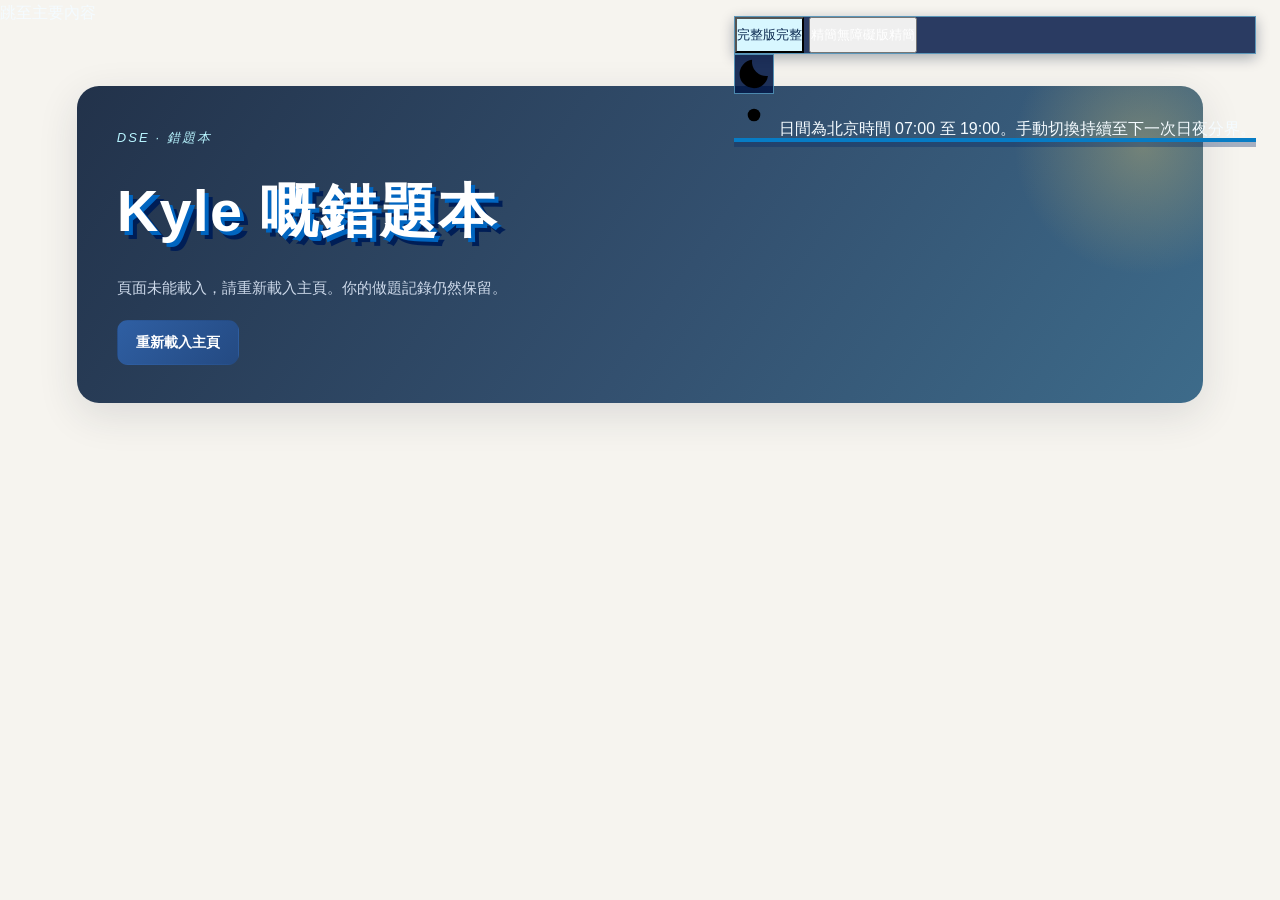
==== index.html @ c4332c6f "Keep mobile review start visible" ====
<!DOCTYPE html>
<html lang="zh-Hant">
<head>
<meta charset="UTF-8">
<meta name="viewport" content="width=device-width, initial-scale=1.0, viewport-fit=cover">
<script src="appearance.js?v=study-20261102"></script>
<title>Kyle 錯題本 · DSE 複習</title>
<meta name="description" content="Kyle 的 DSE 化學／生物／數學錯題本：按課題練習、自動批改、踩分點自檢、刷題記錄">
<link rel="icon" type="image/jpeg" href="images/avatar.jpg?v=practice-content-20261021">
<link rel="preconnect" href="https://snowy-cake-a0a7.3355718646.workers.dev" crossorigin>
<link rel="stylesheet" href="style.css?v=practice-content-20261021">
<link rel="stylesheet" href="library.css?v=study-20261102">
<link rel="stylesheet" href="appearance.css?v=frame-spacing-left-20261028">
<link rel="stylesheet" href="immersive.css?v=20261103-clean">
<link rel="stylesheet" href="immersive-pages.css?v=20261031">
<link rel="stylesheet" href="study-experience.css?v=study-20261103-layout2">
<link rel="stylesheet" href="night-harmony.css?v=20261103-overlay">
</head>
<body>
<a class="skip-link" id="skipLink" href="#app">跳至主要內容</a>
<div class="visual-world" id="visualWorld" aria-hidden="true">
  <div class="visual-character"></div>
  <div class="archive-backdrop" id="archiveBackdrop" aria-hidden="true" inert hidden></div>
  <div class="archive-tint"></div>
  <div class="archive-art"></div>
</div>
<header class="shell-header">
  <button id="railToggle" class="rail-toggle" type="button" aria-label="收起側欄" title="收起側欄" aria-expanded="true" aria-controls="rail">
    <svg viewBox="0 0 24 24" aria-hidden="true"><rect x="3" y="4" width="18" height="16" rx="3"/><path d="M9 4v16"/><path class="rail-toggle-arrow" d="m16 9-3 3 3 3"/></svg>
  </button>
  <div class="shell-heading" id="shellHeading">
    <div class="shell-title"><b>HOME</b><span>學習主頁</span></div>
    <span id="appearanceClock" class="appearance-clock"></span>
  </div>
  <div class="appearance-tools">
    <div class="version-switch" role="group" aria-label="介面版本">
      <button type="button" data-appearance-choice="full" aria-pressed="true" aria-label="完整版" title="完整版"><span class="appearance-label-long">完整版</span><span class="appearance-label-short" aria-hidden="true">完整</span></button>
      <button type="button" data-appearance-choice="simple" aria-pressed="false" aria-label="精簡無障礙版" title="精簡無障礙版"><span class="appearance-label-long">精簡無障礙版</span><span class="appearance-label-short" aria-hidden="true">精簡</span></button>
    </div>
    <button id="dayNightToggle" class="day-night-toggle" type="button" aria-label="切換日夜模式" aria-describedby="themeSchedule">
      <svg class="moon-icon" aria-hidden="true" viewBox="0 0 24 24"><path d="M20.8 13.2A9 9 0 0 1 10.8 3a9 9 0 1 0 10 10.2Z"/></svg>
      <svg class="sun-icon" aria-hidden="true" viewBox="0 0 24 24"><circle cx="12" cy="12" r="4"/><path d="M12 2v2m0 16v2M2 12h2m16 0h2M4.9 4.9l1.4 1.4m11.4 11.4 1.4 1.4M4.9 19.1l1.4-1.4M17.7 6.3l1.4-1.4"/></svg>
    </button>
    <span id="themeSchedule" class="sr-only">日間為北京時間 07:00 至 19:00。手動切換持續至下一次日夜分界。</span>
  </div>
</header>
<div class="sr-only" id="appearanceStatus" role="status" aria-live="polite"></div>

<!-- 桌面側邊欄 -->
<nav class="rail" id="rail" aria-label="主要導覽">
  <a class="rail-logo" href="#/" aria-label="Kyle 錯題本，返回主頁">
    <span class="rail-portrait" aria-hidden="true"></span>
  </a>
  <div class="rail-links">
   <div class="rail-menu">
    <a class="rail-item" href="#/" data-route="home"><span class="rail-word" aria-hidden="true">HOME</span><span class="rail-cn">主頁</span></a>
    <a class="rail-item" href="#/practice" data-route="practice"><span class="rail-word" aria-hidden="true">TOPICS</span><span class="rail-cn">練習</span></a>
    <a class="rail-item" href="#/library/books" data-route="library"><span class="rail-word" aria-hidden="true">ARCHIVE</span><span class="rail-cn">錯題歸納</span></a>
    <a class="rail-item" href="#/library/papers" data-route="papers"><span class="rail-word" aria-hidden="true">PAPERS</span><span class="rail-cn">批改卷</span></a>
    <a class="rail-item" href="#/records" data-route="records"><span class="rail-word" aria-hidden="true">RECORDS</span><span class="rail-cn">記錄</span></a>
   </div>
  </div>
  <p class="rail-caption">STUDY / REPEAT / REMEMBER<br>每次重溫，都再靠近一步。</p>
  <button class="rail-item rail-reset" id="railReset" type="button">
    <span>重設本輪進度</span>
  </button>
</nav>

<details class="compact-nav" id="compactNav"><summary aria-label="開啟導覽">☰ <span>MENU</span></summary><nav aria-label="頁面導覽"><a href="#/">主頁 HOME</a><a href="#/practice">練習 TOPICS</a><a href="#/library/books">錯題庫 ARCHIVE</a><a href="#/library/papers">批改卷 PAPERS</a><a href="#/records">記錄 RECORDS</a><button type="button" id="compactReset">重設本輪進度</button></nav></details>
<div class="content-scroll" id="contentScroll">
<main class="app" id="app" tabindex="-1">
  <section class="home"><div class="hero">
    <div class="hero-kicker">DSE · 錯題本</div>
    <h1 class="hero-title">Kyle 嘅錯題本</h1>
    <p class="hero-sub" id="startupStatus" role="status">正在載入題庫…</p>
    <a class="btn btn-primary" href="./">重新載入主頁</a>
  </div></section>
</main>
</div>

<!-- 手機底部標籤欄 -->
<nav class="tabbar" id="tabbar" aria-label="手機主要導覽">
  <a class="tab-item" href="#/" data-route="home">
    <span class="tab-ico"><span class="persona-icon persona-icon-home" aria-hidden="true"></span></span><span class="tab-label">主頁</span>
  </a>
  <a class="tab-item" href="#/practice" data-route="practice">
    <span class="tab-ico"><span class="persona-icon persona-icon-practice" aria-hidden="true"></span></span><span class="tab-label">練習</span>
  </a>
  <a class="tab-item" href="#/library/books" data-route="library">
    <span class="tab-ico"><span class="persona-icon persona-icon-library" aria-hidden="true"></span></span><span class="tab-label">錯題庫</span>
  </a>
  <a class="tab-item" href="#/library/papers" data-route="papers"><span class="tab-ico"><span class="persona-icon persona-icon-papers" aria-hidden="true"></span></span><span class="tab-label">批改卷</span></a>
  <a class="tab-item" href="#/records" data-route="records">
    <span class="tab-ico"><span class="persona-icon persona-icon-records" aria-hidden="true"></span></span><span class="tab-label">記錄</span>
  </a>
</nav>

<div class="toast" id="toast" role="status" aria-live="polite" hidden></div>

<script>document.getElementById("compactReset").addEventListener("click", function(){ document.getElementById("compactNav").open=false; document.getElementById("railReset").click(); }); document.querySelectorAll("#compactNav a").forEach(function(a){ a.addEventListener("click", function(){document.getElementById("compactNav").open=false;});});</script>
<script>window.QUIZ_SYNC_API="https://snowy-cake-a0a7.3355718646.workers.dev";</script>
<script>
window.addEventListener('error', function () {
  var status = document.getElementById('startupStatus');
  if (status) status.textContent = '頁面未能載入，請重新載入主頁。你的做題記錄仍然保留。';
});
</script>
<script>window.QUIZ_PRIVATE_BANK=true;</script>
<script>window.QUIZ_PASSWORD_AUTH=true;</script>
<script defer src="subject-config.js?v=account-subjects-20261023"></script>
<script defer src="study-experience.js?v=study-20261102"></script>
<script defer src="library.js?v=study-20261102"></script>
<script defer src="paper-reader.js?v=study-20261102"></script>
<script defer src="app.js?v=study-20261102"></script>
</body>
</html>
---- style.css ----
/* Kyle 錯題本 —— 桌面側欄 / 手機底欄，卡片式介面 */
:root{
  --ink:#1e2a3a; --ink2:#2c3e54; --paper:#f6f4ef; --card:#ffffff;
  --line:#e7e3da; --gray:#7b8494; --gold:#b8901f; --gold-line:#d8bd6a;
  --gold-soft:#faf4e2; --red:#c0392b; --red-bg:#fdeeee;
  --green:#1e7a46; --green-bg:#e9f6ee; --blue:#2f5fa3; --blue-bg:#eaf1fb;
  --shadow:0 6px 24px rgba(30,42,58,.07);
  --shadow-l:0 12px 40px rgba(30,42,58,.12);
}
*{box-sizing:border-box;margin:0;padding:0}
html{-webkit-text-size-adjust:100%}
body{font-family:"Segoe UI","Microsoft YaHei","PingFang HK","Noto Sans TC",sans-serif;
  background:var(--paper);color:var(--ink);line-height:1.6;
  padding-left:184px;padding-bottom:0}
a{text-decoration:none;color:inherit}
b{font-weight:700}
.c-green{color:var(--green)!important}
.c-red{color:var(--red)!important}

/* ============ 桌面側邊欄 ============ */
.rail{position:fixed;left:0;top:0;bottom:0;width:184px;background:var(--ink);
  color:#cfd8e6;display:flex;flex-direction:column;padding:22px 14px;z-index:50}
.rail-logo{display:flex;align-items:center;gap:10px;margin:4px 8px 26px}
.rail-logo-mark{width:40px;height:40px;border-radius:50%;flex:none;object-fit:cover;
  border:2px solid rgba(224,195,108,.75);box-shadow:0 2px 10px rgba(0,0,0,.3)}
.rail-logo-text{font-size:13.5px;font-weight:700;color:#fff;letter-spacing:.5px;line-height:1.35}
.rail-item{display:flex;align-items:center;gap:11px;padding:12px 14px;border-radius:11px;
  font-size:14.5px;color:#cfd8e6;cursor:pointer;border:0;background:none;width:100%;
  text-align:left;font-family:inherit;margin-bottom:4px;transition:background .15s,color .15s}
.rail-item:hover{background:rgba(255,255,255,.08);color:#fff}
.rail-item.active{background:linear-gradient(135deg,#e0c36c,#c6a23c);color:#241d07;font-weight:700}
.rail-ico{font-size:18px;width:22px;text-align:center}
.rail-spacer{flex:1}
.rail-reset{font-size:13px;color:#8a97ab}

/* ============ 手機底欄（預設隱藏） ============ */
.tabbar{display:none}

/* ============ 版面 ============ */
.app{max-width:1060px;margin:0 auto;padding:30px 34px 60px}

/* ---- 主頁 ---- */
.hero{background:linear-gradient(125deg,#22324a 0%,#33506f 55%,#3d6b8a 100%);
  border-radius:22px;padding:38px 40px;color:#fff;box-shadow:var(--shadow-l);
  position:relative;overflow:hidden}
.hero::after{content:"";position:absolute;right:-70px;top:-70px;width:260px;height:260px;
  border-radius:50%;background:radial-gradient(circle,rgba(224,195,108,.35),transparent 70%)}
.hero-kicker{font-size:12.5px;letter-spacing:3px;color:#d9e4f2;margin-bottom:10px}
.hero-title{font-size:34px;font-weight:800;letter-spacing:1px;margin-bottom:8px}
.hero-sub{font-size:15px;color:#cdd9ea;margin-bottom:20px}
.hero-stat{display:flex;gap:26px;flex-wrap:wrap;font-size:14px;color:#dfe7f2}
.hero-stat b{font-size:22px;color:#fff;margin-right:4px}
.hero-cycle{margin-top:18px;display:flex;align-items:center;gap:10px;flex-wrap:wrap;
  background:rgba(255,255,255,.1);border:1px solid rgba(224,195,108,.45);
  border-radius:13px;padding:11px 16px;font-size:13.5px;color:#e8e2cf;
  backdrop-filter:blur(4px)}
.hero-cycle .cycle-ico{font-size:17px;animation:spin 7s linear infinite}
.hero-cycle b{color:#f0d488;font-size:15px;font-variant-numeric:tabular-nums;letter-spacing:.5px}
.hero-cycle .cycle-note{color:#aebfd4;font-size:11.5px;opacity:.85}
@keyframes spin{to{transform:rotate(360deg)}}

.tile-grid{display:grid;grid-template-columns:repeat(3,1fr);gap:18px;margin:22px 0 30px}
.tile{display:flex;align-items:center;gap:15px;background:var(--card);border-radius:18px;
  padding:22px 20px;box-shadow:var(--shadow);border:1px solid var(--line);
  transition:transform .15s,box-shadow .15s;position:relative;overflow:hidden}
.tile:hover{transform:translateY(-3px);box-shadow:var(--shadow-l)}
.tile-ico{width:52px;height:52px;border-radius:14px;flex:none;display:flex;
  align-items:center;justify-content:center;font-size:26px}
.tile-blue .tile-ico{background:var(--blue-bg)}
.tile-gold .tile-ico{background:var(--gold-soft)}
.tile-green .tile-ico{background:var(--green-bg)}
.tile-title{font-size:17px;font-weight:800;margin-bottom:3px}
.tile-desc{font-size:12.5px;color:var(--gray);line-height:1.5}
.tile-arrow{position:absolute;right:16px;bottom:12px;color:#c4cbd6;font-size:15px}

.home-sec-h{display:flex;align-items:baseline;justify-content:space-between;margin:6px 2px 14px}
.home-sec-h h2{font-size:18px;font-weight:800}
.link{font-size:13px;color:var(--blue)}
.rec-grid{display:grid;grid-template-columns:repeat(3,1fr);gap:16px}
.rec-card{background:var(--card);border:1px solid var(--line);border-radius:16px;
  padding:17px 18px;box-shadow:var(--shadow);transition:transform .15s}
.rec-card:hover{transform:translateY(-2px)}
.rec-top{display:flex;justify-content:space-between;align-items:center;margin-bottom:8px}
.rec-subj{font-size:12px;color:var(--gray);font-weight:700}
.rec-due{font-size:11.5px;background:var(--red-bg);color:var(--red);padding:3px 9px;
  border-radius:20px;font-weight:700}
.rec-ok{font-size:11.5px;background:var(--green-bg);color:var(--green);padding:3px 9px;border-radius:20px}
.rec-name{font-size:14.5px;font-weight:800;margin-bottom:10px;line-height:1.45}
.rec-bar{height:7px;background:#eeeae1;border-radius:6px;overflow:hidden;margin-bottom:8px}
.rec-bar i{display:block;height:100%;border-radius:6px;
  background:linear-gradient(90deg,#e0c36c,#b8901f)}
.rec-meta{font-size:12px;color:var(--gray)}
.rec-meta b{color:var(--red)}

/* ---- 通用頁頭 ---- */
.page-head{display:flex;justify-content:space-between;align-items:flex-start;
  gap:16px;margin-bottom:20px}
.page-title{font-size:25px;font-weight:800;letter-spacing:.5px}
.page-sub{font-size:13.5px;color:var(--gray);margin-top:5px}
.record-tools{display:flex;gap:8px;flex-wrap:wrap}
.review-note{font-size:13px;color:var(--gray);margin:-5px 0 12px}
.btn{display:inline-block;border-radius:11px;padding:10px 18px;font-size:14px;
  font-weight:700;cursor:pointer;border:1px solid var(--line);background:var(--card);
  color:var(--ink);font-family:inherit;white-space:nowrap;transition:filter .15s}
.btn:hover{filter:brightness(.97)}
.btn-primary{background:linear-gradient(135deg,#2f5fa3,#244a82);color:#fff;border-color:transparent}
.btn-gold{background:linear-gradient(135deg,#e0c36c,#b8901f);color:#241d07;border-color:transparent}
.btn-ghost{background:transparent}
.btn-lg{padding:14px 26px;font-size:15.5px}
.btn-random{display:block;margin:22px auto 0}
.soon-banner{background:var(--gold-soft);border:1px solid var(--gold-line);border-radius:14px;
  padding:26px;text-align:center;font-size:16px;margin-bottom:18px}

/* ---- 隨機科目選擇 ---- */
.rand-grid{display:grid;grid-template-columns:repeat(3,1fr);gap:18px;max-width:760px}
.rand-card{display:flex;flex-direction:column;align-items:center;gap:8px;text-align:center;
  background:var(--card);border:1px solid var(--line);border-radius:18px;padding:34px 22px;
  box-shadow:var(--shadow);transition:transform .15s,box-shadow .15s}
.rand-card:hover{transform:translateY(-3px);box-shadow:var(--shadow-l)}
.rand-ico{width:66px;height:66px;border-radius:18px;background:var(--green-bg);
  display:flex;align-items:center;justify-content:center;font-size:32px}
.rand-name{font-size:19px;font-weight:800}
.rand-note{font-size:12.5px;color:var(--gray);line-height:1.5}
.rand-card.is-soon{opacity:.55;cursor:not-allowed}

/* ---- 科目 tab ---- */
.subj-tabs{display:flex;gap:10px;margin-bottom:20px;flex-wrap:wrap}
.rand-tabs{margin-top:-4px}
.subj-tab{padding:10px 20px;border-radius:12px;border:1px solid var(--line);
  background:var(--card);font-size:14.5px;font-weight:700;cursor:pointer;font-family:inherit}
.subj-tab small{font-size:10.5px;background:#eee;color:var(--gray);border-radius:6px;
  padding:1px 6px;margin-left:7px}
.subj-tab.on{background:var(--ink);color:#fff;border-color:var(--ink)}
.subj-tab.is-soon{opacity:.5;cursor:not-allowed}

/* ---- 課題卡片 ---- */
.topic-list{display:flex;flex-direction:column;gap:12px}
.topic-card{display:flex;align-items:center;gap:17px;background:var(--card);
  border:1px solid var(--line);border-radius:16px;padding:17px 20px;box-shadow:var(--shadow);
  transition:transform .13s,border-color .13s}
.topic-card:hover{transform:translateX(3px);border-color:var(--gold-line)}
.topic-card.is-clear{opacity:.66}
.topic-rank{width:38px;height:38px;border-radius:11px;flex:none;display:flex;
  align-items:center;justify-content:center;font-weight:800;font-size:16px;
  background:#ece7db;color:#8c8471}
.rank-1{background:#e0c36c;color:#2b2206}
.rank-2{background:#c9d3df;color:#2c3e54}
.rank-3{background:#d9b8a8;color:#5e3526}
.topic-main{flex:1;min-width:0}
.topic-name{font-size:15.5px;font-weight:800;margin-bottom:7px}
.topic-bar{height:6px;background:#eeeae1;border-radius:5px;overflow:hidden;margin-bottom:7px;max-width:430px}
.topic-bar i{display:block;height:100%;background:linear-gradient(90deg,#d98b7a,#c0392b)}
.topic-card.is-clear .topic-bar i{background:linear-gradient(90deg,#7fc49a,#1e7a46)}
.topic-meta{font-size:12.5px;color:var(--gray)}
.topic-meta b{color:var(--red)}
.topic-side{display:flex;flex-direction:column;align-items:flex-end;gap:8px;flex:none}
.topic-go{font-size:13px;font-weight:700;color:var(--blue)}
.pill{font-size:11.5px;padding:3px 10px;border-radius:20px;font-weight:700}
.pill-red{background:var(--red-bg);color:var(--red)}
.pill-green{background:var(--green-bg);color:var(--green)}

/* ---- 做題會話 ---- */
.head-actions{display:flex;align-items:center;gap:12px;flex-wrap:wrap;justify-content:flex-end}
.mc-toggle{display:inline-flex;align-items:center;gap:9px;cursor:pointer;user-select:none;
  background:var(--card);border:1px solid var(--line);border-radius:30px;padding:7px 15px 7px 9px;
  box-shadow:var(--shadow);font-size:13.5px;font-weight:700}
.mc-toggle small{display:block;font-size:10.5px;font-weight:400;color:var(--gray);line-height:1.3}
.mc-toggle input{display:none}
.mc-switch{width:38px;height:22px;border-radius:20px;background:#d7d3c9;position:relative;
  transition:background .2s;flex:none}
.mc-switch::after{content:"";position:absolute;top:2px;left:2px;width:18px;height:18px;border-radius:50%;
  background:#fff;box-shadow:0 1px 3px rgba(0,0,0,.25);transition:transform .2s}
.mc-toggle input:checked + .mc-switch{background:linear-gradient(135deg,#e0c36c,#b8901f)}
.mc-toggle input:checked + .mc-switch::after{transform:translateX(16px)}
.mc-toggle input:disabled + .mc-switch{opacity:.4;cursor:not-allowed}
.mc-only-note{background:var(--gold-soft);border:1px solid var(--gold-line);color:#7d5f12;
  border-radius:12px;padding:10px 15px;font-size:13.5px;font-weight:700;margin-bottom:14px}

.q-paper{display:flex;flex-direction:column;gap:16px}
.sq{background:var(--card);border:1px solid var(--line);border-radius:16px;
  padding:20px 22px;box-shadow:var(--shadow)}
/* 只做 MC：大題動畫收起 */
.sq[data-kind="sub"]{max-height:700px;overflow:hidden;
  transition:max-height .38s ease,opacity .3s,padding .38s,margin .38s,
    border-width .38s,transform .38s}
.session.mc-only .sq[data-kind="sub"]{
  max-height:0;opacity:0;transform:translateX(-16px);
  padding-top:0;padding-bottom:0;margin:0;border-width:0;pointer-events:none}
.session.mc-only .sq[data-kind="mc"]{border-color:var(--gold-line)}
.sq-head{display:flex;align-items:center;gap:10px;margin-bottom:13px;flex-wrap:wrap}
.sq-no{width:28px;height:28px;border-radius:9px;background:var(--ink);color:#fff;
  display:flex;align-items:center;justify-content:center;font-weight:800;font-size:14px;flex:none}
.sq-badge{font-size:12px;color:var(--gray)}
.sq-kind{margin-left:auto;font-size:11.5px;font-weight:700;padding:3px 10px;border-radius:20px}
.k-mc{background:var(--blue-bg);color:var(--blue)}
.k-sub{background:var(--gold-soft);color:#8a6d1e}
.q-stem{font-size:15.5px;line-height:1.75;margin-bottom:13px;
  padding-left:12px;border-left:3px solid var(--gold-line)}
.q-img{display:block;width:100%;border:1px solid var(--line);border-radius:10px;
  background:#fff;padding:10px 12px;margin-bottom:14px}
.opts{display:flex;gap:12px;flex-wrap:wrap}
.opt{width:62px;height:50px;border-radius:12px;border:2px solid var(--line);
  background:#fafaf7;font-size:18px;font-weight:800;cursor:pointer;color:var(--ink);
  font-family:inherit;transition:all .12s}
.opt:hover{border-color:var(--gold-line)}
.opt.picked{background:var(--ink);border-color:var(--ink);color:#fff;
  box-shadow:0 4px 12px rgba(30,42,58,.25)}
.opt.correct{background:var(--green);border-color:var(--green);color:#fff}
.opt.wrong{background:var(--red);border-color:var(--red);color:#fff}
.opt.faded{opacity:.4}
.ans-box{width:100%;border:1.5px solid var(--line);border-radius:12px;padding:12px 14px;
  font-size:14.5px;font-family:inherit;line-height:1.7;resize:vertical;background:#fdfdfb}
.ans-box:focus{outline:none;border-color:var(--blue);background:#fff}
.paper-lbl{display:inline-flex;align-items:center;gap:7px;margin-top:10px;font-size:13px;
  color:var(--gray);cursor:pointer}
.paper-lbl input{width:16px;height:16px;accent-color:var(--gold)}

.submit-bar{position:sticky;bottom:14px;z-index:20;text-align:center;margin:24px 0 8px}
.submit-bar .btn{box-shadow:var(--shadow-l)}

/* ---- 批改結果 ---- */
.rq{background:var(--card);border:1px solid var(--line);border-radius:16px;
  padding:18px 22px;margin-bottom:16px;box-shadow:var(--shadow)}
.rq-mc{border-left:4px solid var(--blue)}
.rq-sub{border-left:4px solid var(--gold-line)}
.judge{font-weight:800;font-size:15px;padding:10px 14px;border-radius:10px;margin-bottom:12px}
.judge.j-ok{background:var(--green-bg);color:var(--green)}
.judge.j-bad{background:var(--red-bg);color:var(--red)}
.ans-block{border-radius:11px;padding:11px 14px;margin-top:10px;font-size:14px;line-height:1.7}
.ans-title{font-weight:800;font-size:13px;margin-bottom:4px}
.ans-body{color:var(--ink2)}
.ans-mine{background:var(--blue-bg);border:1px solid #d4e0ee}
.ans-mine .ans-title{color:var(--blue)}
.ans-deduct{background:var(--red-bg);border:1px solid #f3c7c2}
.ans-deduct .ans-title{color:var(--red)}
.ans-correct{background:var(--green-bg);border:1px solid #bfe3cd}
.ans-correct .ans-title{color:var(--green)}
.ans-points{background:var(--gold-soft);border:1px solid var(--gold-line)}
.ans-points .ans-title{color:#8a6d1e}
.bad-seg{background:#ffd9d5;border-radius:4px;padding:0 3px}
.ans-type{background:#f2f3f5;border:1px solid #dcdfe4}
.ans-type .ans-title{color:#4b5563}
mark.kw-hit{background:#ffe58a;border-radius:3px;padding:0 2px;font-weight:700}
.chk-text b.kw{color:#926c00;font-weight:700}

.chk-form{margin-top:12px;border:1.5px dashed var(--gold-line);border-radius:12px;
  padding:13px 15px;background:var(--gold-soft)}
.chk-form-h{font-size:13.5px;font-weight:800;color:#7d5f12;margin-bottom:9px}
.chk-line{display:flex;gap:10px;align-items:flex-start;padding:7px 6px;cursor:pointer;
  font-size:14.3px;line-height:1.6;border-radius:8px}
.chk-line:hover{background:rgba(255,255,255,.55)}
.chk-line input{margin-top:4px;width:17px;height:17px;flex:none;accent-color:var(--gold)}
.chk-line:has(input:checked) .chk-text{color:#7a8574;text-decoration:line-through;
  text-decoration-color:rgba(120,100,40,.4)}
.chk-line:has(input:checked) .chk-text b.kw{color:#5a7d4a}
.chk-line.is-warn .chk-text{color:#9a6a5f;font-size:13.6px}
.chk-warn{color:var(--red);font-weight:800}

.rp-head{background:var(--card);border:1px solid var(--line);border-radius:16px;
  padding:18px 22px;margin-bottom:16px;box-shadow:var(--shadow);position:sticky;top:14px;z-index:15}
.rp-head h2{font-size:16.5px;margin-bottom:8px}
.rp-score{font-size:14.5px;color:var(--gray)}
.rp-score b{color:var(--ink);font-size:17px}
.rp-actions{display:flex;gap:12px;justify-content:center;margin:22px 0 6px;flex-wrap:wrap}
.saved-card{background:var(--card);border:1px solid var(--line);border-radius:20px;
  padding:40px 30px;text-align:center;box-shadow:var(--shadow-l);max-width:520px;margin:0 auto}
.saved-emoji{font-size:52px;margin-bottom:10px}
.saved-card h2{font-size:21px;margin-bottom:12px}
.saved-score{font-size:30px;font-weight:800;color:var(--green)}
.saved-sub{color:var(--gray);font-size:14px;margin:6px 0 22px}

/* ---- 記錄頁 ---- */
.stat-cards{display:grid;grid-template-columns:repeat(3,1fr);gap:14px;margin-bottom:22px}
.stat-card{background:var(--card);border:1px solid var(--line);border-radius:15px;
  padding:17px 19px;display:flex;align-items:center;gap:14px;box-shadow:var(--shadow)}
.stat-ico{width:44px;height:44px;border-radius:12px;background:var(--blue-bg);
  display:flex;align-items:center;justify-content:center;font-size:22px;flex:none}
.stat-val{font-size:22px;font-weight:800;line-height:1.2}
.stat-lbl{font-size:12.5px;color:var(--gray)}
.panel{background:var(--card);border:1px solid var(--line);border-radius:16px;
  padding:20px 22px;margin-bottom:20px;box-shadow:var(--shadow)}
.panel-h{font-size:16px;font-weight:800;margin-bottom:14px}
.panel-h-row{display:flex;justify-content:space-between;align-items:center;
  flex-wrap:wrap;gap:10px;margin-bottom:14px}
.panel-h-row .panel-h{margin-bottom:0}
.filter-seg{display:flex;background:#f0ede5;border-radius:10px;padding:3px}
.seg{border:0;background:transparent;padding:6px 15px;border-radius:8px;font-size:13px;
  font-weight:700;cursor:pointer;color:var(--gray);font-family:inherit}
.seg.on{background:#fff;color:var(--ink);box-shadow:0 1px 4px rgba(0,0,0,.1)}

/* 熱力圖（GitHub 式月份軸＋星期軸） */
.heat-wrap{overflow-x:auto;padding-bottom:4px}
.heat-months{position:relative;height:18px;margin-bottom:5px;margin-left:34px}
.hm-label{position:absolute;top:0;font-size:11px;color:var(--gray);white-space:nowrap}
.heat-body{display:flex;gap:6px;margin-left:2px}
.heat-dow{display:flex;flex-direction:column;gap:3px}
.hdow{height:13px;width:26px;font-size:10px;color:var(--gray);line-height:13px}
.hdow-empty{visibility:hidden}
.heat-cols{display:flex;gap:3px;min-width:min-content}
.heat-col{display:flex;flex-direction:column;gap:3px}
.cell{width:13px;height:13px;border-radius:3px;background:#ebe7dd;display:block;
  transition:transform .08s ease,outline-color .08s;outline:1px solid rgba(30,42,58,.04);
  outline-offset:-1px}
.cell[data-tip]:hover{transform:scale(1.35);outline-color:rgba(30,42,58,.35);
  border-radius:3px;position:relative;z-index:2}
.cell.lv1{background:#f3e2ae}
.cell.lv2{background:#e3c46e}
.cell.lv3{background:#cf9f35}
.cell.lv4{background:#8f6a12}
.cell.is-future{visibility:hidden}
.heat-legend{display:flex;align-items:center;gap:5px;font-size:11.5px;color:var(--gray);margin-top:10px}
.heat-legend .lv{width:12px;height:12px;border-radius:3px;display:inline-block}
.lv0{background:#ebe7dd}.lv1{background:#f3e2ae}.lv2{background:#e3c46e}
.lv3{background:#cf9f35}.lv4{background:#8f6a12}

/* 自訂 tooltip：即時跟手＋快速淡入（取代瀏覽器原生 title） */
.heat-tip{position:fixed;z-index:200;transform:translate(0,calc(-100% - 9px));
  background:#1e2a3a;color:#fff;font-size:11.5px;line-height:1.5;white-space:nowrap;
  padding:7px 11px;border-radius:7px;pointer-events:none;
  opacity:0;transition:opacity .1s ease,transform .1s ease;
  box-shadow:0 6px 18px rgba(20,30,45,.28)}
.heat-tip.show{opacity:1;transform:translate(0,calc(-100% - 12px))}
.heat-tip b{color:#f0d488}
.heat-tip::after{content:"";position:absolute;left:50%;bottom:-5px;transform:translateX(-50%);
  border:5px solid transparent;border-top-color:#1e2a3a;border-bottom:0}

/* 仍錯列表（分組：待處理 / 已答對 / 反複通過） */
.wrong-list{display:flex;flex-direction:column;gap:9px}
.wrong-entry{display:flex;flex-direction:column;gap:5px}
.wrong-group-h{font-size:13px;font-weight:800;margin:14px 2px 2px;display:flex;align-items:center;gap:8px}
.wrong-group-h:first-child{margin-top:2px}
.wrong-group-h.due{color:var(--red)}
.wrong-group-h.once{color:#3d8b5e}
.wrong-group-h.strong{color:#1f7a3a}
.wrong-group-h::after{content:"";flex:1;height:1px;background:var(--line)}
.wrong-row{display:flex;align-items:center;gap:13px;background:#faf9f5;
  border:1px solid var(--line);border-left:4px solid #d8c9c5;border-radius:12px;
  padding:12px 15px;transition:background .12s}
.wrong-row:hover{background:#f4f1e7}
.wrong-row.due{background:#fff8e9;border-color:#f0dfad;border-left-color:var(--gold)}
.wrong-row.once{background:#f2f8f4;border-color:#cfe6d7;border-left-color:#7fc49a}
.wrong-row.strong{background:#e9f6ee;border-color:#b6ddc4;border-left-color:#1e7a46}
.wrong-row.strong:hover{background:#e2f2e9}
.wrong-subj{font-size:19px;flex:none}
.wrong-main{flex:1;min-width:0;font-size:14px}
.wrong-main small{display:block;color:var(--gray);font-size:12px;margin-top:2px}
.wrong-row.once .wrong-main small,.wrong-row.strong .wrong-main small{color:#5f7d6a}
.wrong-go{font-size:12.5px;font-weight:700;color:var(--blue);flex:none}
.wb{font-size:11px;font-weight:800;padding:4px 10px;border-radius:20px;flex:none;white-space:nowrap}
.wb-new{background:#ece7db;color:#8a8271}
.wb-bad{background:var(--red-bg);color:var(--red)}
.wb-ok{background:#dcf1e4;color:#2f7a4d}
.wb-strong{background:var(--green);color:#fff}
.item-history,.item-history-empty{margin:0 8px 5px 54px;color:var(--gray);font-size:12px}
.item-history summary{cursor:pointer;color:var(--blue);font-weight:700;width:max-content}
.item-history ol{display:flex;gap:8px 18px;flex-wrap:wrap;list-style:none;margin-top:6px}
.item-history li{display:flex;align-items:center;gap:7px;background:#f4f2ed;padding:4px 9px;border-radius:8px}
.item-history time{color:var(--gray);font-variant-numeric:tabular-nums}
.item-history-empty{font-size:11.5px}
.empty-ok{text-align:center;padding:30px;color:var(--green);font-weight:700}

/* toast */
.toast{position:fixed;left:50%;bottom:86px;transform:translateX(-50%);
  background:var(--ink);color:#fff;padding:11px 22px;border-radius:30px;
  font-size:14px;z-index:100;box-shadow:var(--shadow-l)}

/* ============ 手機 ============ */
@media (max-width:860px){
  body{padding-left:0;padding-bottom:76px}
  .rail{display:none}
  .app{padding:18px 15px 40px}
  .tabbar{display:flex;position:fixed;left:0;right:0;bottom:0;height:64px;
    background:rgba(255,255,255,.96);backdrop-filter:blur(10px);
    border-top:1px solid var(--line);z-index:60;
    padding-bottom:env(safe-area-inset-bottom)}
  .tab-item{flex:1;display:flex;flex-direction:column;align-items:center;justify-content:center;
    gap:2px;color:var(--gray);font-size:11px}
  .tab-item.active{color:var(--blue);font-weight:800}
  .tab-ico{font-size:21px}

  .hero{padding:27px 22px;border-radius:18px}
  .hero-title{font-size:26px}
  .hero-stat{gap:16px;font-size:13px}
  .hero-stat b{font-size:18px}
  .tile-grid{grid-template-columns:1fr;gap:12px}
  .tile{padding:17px 16px}
  .rec-grid{grid-template-columns:1fr;gap:12px}
  .page-head{flex-direction:column;gap:10px}
  .page-title{font-size:21px}
  .topic-card{flex-wrap:wrap;padding:15px}
  .topic-side{flex-direction:row;align-items:center;width:100%;justify-content:flex-end}
  .sq{padding:16px 15px}
  .rq{padding:15px 14px}
  .opt{width:54px;height:46px;font-size:16px}
  .stat-cards{grid-template-columns:1fr;gap:10px}
  .rand-grid{grid-template-columns:1fr}
  .rp-head{position:static}
  .toast{bottom:82px}
}
---- library.css ----
/* Topic-first library: text is readable before optional figures arrive. */
[hidden] { display: none !important; }
.ml-page { max-width: 1160px; }
.ml-subjects { display: grid; grid-template-columns: repeat(auto-fit, minmax(min(100%, 280px), 1fr)); gap: 24px; }
.ml-subject { display: flex; flex-direction: column; min-width: 0; min-height: 370px; padding: 32px; border: 1px solid #c5ddd8; border-radius: 24px; background: linear-gradient(140deg,#edf9f5,#fff 90%); color: #183b35; text-decoration: none; transition: transform .15s, box-shadow .15s; }
a.ml-subject:hover { transform: translateY(-3px); box-shadow: 0 14px 32px #183b3512; }
.ml-subject-chem { color: #243e59; border-color: #c9dbea; background: linear-gradient(140deg,#edf4fc,#fff 90%); }
.ml-card-top, .ml-summary-heading, .ml-topic-title, .ml-section-head { display: flex; align-items: center; gap: 16px; justify-content: space-between; }
.ml-subject-icon { font-size: 44px; }
.ml-eyebrow { font-size: 12px; font-weight: 700; letter-spacing: .1em; opacity: .75; }
.ml-subject h2 { margin: 18px 0 6px; font-size: 34px; }
.ml-subject p { margin: 0 0 20px; line-height: 1.7; }
.ml-subject-metrics, .ml-summary-metrics { display: grid; grid-template-columns: repeat(2,minmax(0,1fr)); gap: 20px; margin: 16px 0 24px; }
.ml-subject-metrics span, .ml-summary-metrics span { display: flex; flex-direction: column; gap: 5px; font-size: 13px; }
.ml-subject-metrics b { font-size: 28px; }
.ml-open { display: flex; justify-content: space-between; margin-top: auto; padding-top: 28px; font-weight: 700; }
.ml-subject-math { color: #49375f; border-color: #dacee9; background: linear-gradient(140deg,#f5effc,#fff 90%); }
.ml-progress { display: flex; height: 10px; border-radius: 8px; overflow: hidden; background: #e5e7eb; }
.ml-progress span { min-width: 2px; }
.ml-unseen { background: #e2e5eb; color: #485569; }
.ml-wrong { background: #ffd3d2; color: #992a32; }
.ml-learning { background: #ffe2ae; color: #855000; }
.ml-mastered { background: #ace4cd; color: #14573c; }
.ml-regressed { background: #dac8f4; color: #63379b; }
.ml-legend { display: flex; flex-wrap: wrap; gap: 10px 18px; margin-top: 14px; font-size: 12px; }
.ml-legend span { display: inline-flex; align-items: center; gap: 5px; white-space: nowrap; }
.ml-dot { display: inline-block; width: 9px; height: 9px; border-radius: 50%; }
.ml-badge { display: inline-flex; align-items: center; padding: 5px 11px; border-radius: 20px; font-size: 12px; font-weight: 700; white-space: nowrap; }
.ml-summary { padding: 30px 34px; border-radius: 24px; border: 1px solid #c9dbea; background: linear-gradient(115deg,#eef4fc,#fff); margin-bottom: 30px; }
.ml-summary-bio { background: linear-gradient(115deg,#edf9f5,#fff); border-color: #c5ddd8; }
.ml-summary h2 { margin: 10px 0; font-size: 25px; }
.ml-summary p { color: #657283; font-size: 13px; line-height: 1.7; }
.ml-summary-percent { font-size: 48px; font-weight: 800; white-space: nowrap; color: #225a70; }
.ml-summary-percent small { display: block; font-size: 13px; text-align: right; }
.ml-summary-metrics { grid-template-columns: repeat(4,minmax(0,1fr)); margin: 20px 0 26px; }
.ml-summary-metrics b { font-size: 28px; }
.ml-section-head { margin: 24px 0 16px; flex-wrap: wrap; }
.ml-section-head h2 { margin: 0; font-size: 20px; }
.ml-section-head p { margin: 0; color: #657283; }
.ml-page select, .ml-page input { border: 1px solid #d3d9e0; background: #fff; color: #263548; border-radius: 10px; padding: 10px 12px; font: inherit; max-width: 100%; }
.ml-page label { font-size: 13px; color: #5b6879; }
.ml-topics { display: grid; gap: 14px; }
.ml-topic { display: block; padding: 22px 26px; border: 1px solid #dce3eb; border-radius: 16px; background: #fff; color: inherit; text-decoration: none; }
.ml-topic:hover { border-color: #839fba; box-shadow: 0 5px 16px #20374a08; }
.ml-topic-title { justify-content: flex-start; margin-bottom: 16px; }
.ml-topic-code { display: flex; align-items: center; justify-content: center; min-width: 48px; height: 44px; padding: 0 8px; border-radius: 10px; background: #ecf2f9; color: #36526c; font-weight: 800; }
.ml-topic-title h3 { margin: 0 0 6px; font-size: 17px; }
.ml-topic-title p { margin: 0; color: #748092; font-size: 12px; }
.ml-topic-arrow { margin-left: auto; color: #8a99ac; }
.ml-filters { display: flex; gap: 12px; align-items: end; flex-wrap: wrap; padding: 20px; border-radius: 16px; background: #f0f3f7; }
.ml-filters label { display: flex; flex-direction: column; gap: 7px; min-width: 105px; }
.ml-filters .ml-search { flex: 1; min-width: 200px; }
.ml-question { margin-bottom: 16px; border: 1px solid #dce3eb; border-radius: 16px; background: #fff; overflow: hidden; }
.ml-question summary { display: grid; grid-template-columns: 1fr auto; gap: 10px 15px; padding: 22px 24px; cursor: pointer; list-style: none; }
.ml-question summary::-webkit-details-marker { display: none; }
.ml-question-meta { color: #7d6a3f; font-weight: 700; font-size: 12px; align-self: center; }
.ml-question-title { grid-column: 1/-1; font-weight: 700; font-size: 17px; line-height: 1.7; overflow-wrap: anywhere; }
.ml-question-expand { grid-column: 1/-1; color: #62748a; font-size: 12px; }
.ml-question[open] .ml-question-expand { display: none; }
.ml-question-body { padding: 0 24px 25px; }
.ml-question-body h3 { font-size: 14px; margin: 0 0 10px; }
.ml-question-body p, .ml-question-body li { line-height: 1.9; overflow-wrap: anywhere; }
.ml-question-body p { margin: 0 0 10px; }
.ml-question-body ul, .ml-question-body ol { padding-left: 23px; }
.ml-stem { padding: 20px 0; border-top: 1px solid #e6eaf0; }
.ml-stem img { display: block; max-width: 100%; height: auto; margin: 14px auto 0; }
.ml-stem figure { margin: 16px 0; }
.ml-stem figcaption { font-size: 12px; text-align: center; color: #748092; }
.ml-options li { padding-left: 7px; }
.ml-table-wrap { max-width: 100%; overflow-x: auto; margin: 18px 0; }
.ml-table-wrap table { border-collapse: collapse; min-width: 560px; font-size: 12px; width: 100%; }
.ml-table-wrap caption { text-align: left; color: #657283; line-height: 1.7; padding-bottom: 12px; }
.ml-table-wrap th, .ml-table-wrap td { padding: 10px; border: 1px solid #dce3eb; text-align: left; }
.ml-table-wrap th { background: #f0f4f8; }
.ml-answer { padding: 20px; margin: 16px 0; border-radius: 12px; }
.ml-answer-own { background: #f0f5ff; color: #274e85; }
.ml-answer-error { background: #ffe0e6; color: #9c3146; box-decoration-break: clone; -webkit-box-decoration-break: clone; }
.ml-answer-deduct { background: #fff1f0; color: #8e3030; }
.ml-answer-correct { background: #edf8f1; color: #235b38; }
.ml-history { padding: 16px 0; font-size: 12px; color: #68778b; }
.ml-history li { margin-bottom: 5px; }
.paper-sections { display: flex; gap: 8px; overflow-x: auto; padding: 12px 2px; margin-bottom: 14px; position: sticky; top: 0; z-index: 4; background: #fff; scrollbar-width: thin; }
.paper-sections button { flex-shrink: 0; border: 1px solid #d9e1e9; border-radius: 20px; padding: 9px 15px; font: inherit; font-size: 13px; background: #f5f7fa; color: #3b4c61; cursor: pointer; }
.paper-sections button[aria-current="true"] { background: #263e5b; border-color: #263e5b; color: #fff; }
.ml-page a:focus-visible, .ml-question summary:focus-visible, .paper-sections button:focus-visible { outline: 3px solid #b78720; outline-offset: 4px; }
@media (max-width: 700px) {
  .ml-subjects { grid-template-columns: 1fr; gap: 16px; }
  .ml-subject { padding: 24px; min-height: 330px; }
  .ml-summary { padding: 23px 20px; }
  .ml-summary-heading { align-items: flex-start; gap: 12px; }
  .ml-summary h2 { font-size: 20px; }
  .ml-summary-percent { font-size: 32px; }
  .ml-summary-metrics { grid-template-columns: repeat(2,minmax(0,1fr)); gap: 18px; }
  .ml-topic { padding: 19px; }
  .ml-topic-title h3 { font-size: 15px; }
  .ml-legend { gap: 10px 12px; }
  .ml-filters { padding: 14px; gap: 10px; }
  .ml-filters .ml-search { flex-basis: 100%; }
  .ml-filters label { flex: 1; min-width: 85px; }
  .ml-question summary { padding: 18px; }
  .ml-question-title { font-size: 16px; }
  .ml-question-body { padding: 0 18px 20px; }
  .ml-answer { padding: 17px; }
}
@media (prefers-reduced-motion: reduce) { a.ml-subject { transition: none; } }

.subject-symbol { display:inline-flex; align-items:center; justify-content:center; min-width:1.2em; font-weight:900; font-size:1.2em; line-height:1; }
.ml-subject-m2 { color:#49375f; border-color:#dacee9; background:linear-gradient(140deg,#f5effc,#fff 90%); }
.ml-subject-physics { color:#243e59; border-color:#c9dbea; background:linear-gradient(140deg,#edf4fc,#fff 90%); }

/* Reading and recall use the existing surfaces, accents and day/night frame shapes. */
.ml-reading-actions { display:flex; flex-wrap:wrap; align-items:center; gap:10px; margin:16px 0; }
.ml-reading-actions .btn { white-space:normal; line-height:1.7; min-height:44px; }
.ml-reading-actions .ml-global-entry { margin-bottom:0; }
.ml-concept-panel h2, .ml-recall-card h2 { font-size:20px; line-height:1.65; margin:0 0 12px; }
.ml-concept-panel p, .ml-recall-card p { line-height:1.85; overflow-wrap:anywhere; }
.ml-concept-directory { display:grid; gap:16px; }
.ml-concept-directory h2 { font-size:20px; margin:0 0 10px; }
.ml-concept-directory p { margin:0; line-height:1.8; }
.ml-question .ml-reveal { margin:18px 0; border:1px solid var(--line,#dce3eb); border-radius:var(--radius,12px); background:var(--reading-surface,#fff); color:var(--ink,#263548); }
.ml-question .ml-reveal > summary { display:block; min-height:44px; padding:16px; font-size:15px; line-height:1.8; list-style:revert; }
.ml-reveal-body { padding:0 14px 14px; }
.ml-comparison { margin:22px 0; padding-top:18px; border-top:1px solid var(--line,#dce3eb); }
.ml-comparison-grid { display:grid; grid-template-columns:repeat(2,minmax(0,1fr)); gap:16px; margin-top:16px; }
.ml-comparison-grid article { min-width:0; padding:16px; border:1px solid var(--line,#dce3eb); border-radius:var(--radius,12px); background:var(--reading-surface,#fff); color:var(--ink,#263548); }
.ml-comparison h4 { font-size:16px; margin:0 0 10px; }
.ml-comparison-meta, .ml-recall-source { font-size:13px; color:var(--gray,#68778b); line-height:1.8; }
.ml-submitted-answer { font-size:16px; line-height:1.9; overflow-wrap:anywhere; }
.ml-recall-card { margin:20px 0; min-width:0; }
.ml-recall-prompt { white-space:pre-wrap; }
.ml-recall > summary { cursor:pointer; min-height:44px; padding:12px 0; font-weight:700; line-height:1.8; }
.ml-recall > section { padding:16px; margin:12px 0; border:1px solid var(--line,#dce3eb); border-radius:var(--radius,12px); background:var(--reading-surface,#fff); color:var(--ink,#263548); }
.ml-recall h3 { font-size:15px; margin:0 0 10px; }
.ml-recall p { margin:0; }
.ml-recall > summary:focus-visible { outline:3px solid var(--accent,#b78720); outline-offset:3px; }
.ml-question .ml-note { margin:18px 0; padding:0 16px 12px; border:1px solid var(--line,#dce3eb); border-radius:var(--radius,12px); background:var(--reading-surface,#fff); color:var(--ink,#263548); }
.ml-question .ml-note > summary { display:block; padding:14px 0; min-height:44px; font-size:15px; line-height:1.8; }
.ml-note label { display:block; margin:0 0 8px; }
.ml-note textarea { display:block; box-sizing:border-box; width:100%; max-width:100%; resize:vertical; padding:12px; border:1px solid var(--line,#dce3eb); border-radius:6px; background:var(--choice-surface,#f3f6fa); color:var(--ink,#263548); font:inherit; font-size:16px; line-height:1.8; }
.ml-note .review-note { margin:10px 0 0; }
@media(max-width:700px) {
  .ml-comparison-grid { grid-template-columns:1fr; }
  .ml-reading-actions { align-items:stretch; }
  .ml-reading-actions .btn { flex:1 1 140px; text-align:center; }
  .ml-reveal-body { padding-inline:10px; }
  .ml-question .ml-reveal > summary { padding:13px; }
  .ml-recall > section { padding:13px; }
}
---- immersive.css ----
/* 隔離預覽：把戲劇性留給導覽，把閱讀空間留給題目。 */
.preview-banner{position:fixed;right:14px;bottom:12px;z-index:120;display:flex;align-items:center;gap:12px;padding:8px 12px;background:#061d4a;color:#fff;font-size:12px;font-weight:700;box-shadow:0 4px 18px #00102766;border-left:4px solid #36e6ff}
.preview-banner label{display:flex;gap:5px;align-items:center;white-space:nowrap}.preview-banner select{min-height:32px;padding:3px 6px;background:#fff;color:#10214c;border:0}
html[data-appearance=full][data-theme=day]{--accent:#56e9ff;--line:#91c6ed70;--card:#071e49;--ink:#f4fbff;--gray:#d0e4f6}
html[data-appearance=full][data-theme=day] .shell-header{box-shadow:inset 0 -4px #077cc5,0 5px 0 #05296655}
html[data-appearance=full][data-theme=day] .home-stage .tile{transition:transform .18s cubic-bezier(.2,.8,.2,1),filter .18s}
html[data-appearance=full][data-theme=day] .home-stage .tile:before{background:linear-gradient(110deg,#061b49ed,#0b3976e8);border-bottom:3px solid #54eaff}
html[data-appearance=full][data-theme=day] .home-stage .tile:hover,html[data-appearance=full][data-theme=day] .home-stage .tile:focus-visible{filter:brightness(1.14)}
html[data-appearance=full] .home-stat-strip strong,html[data-appearance=full] .stat-val{font-variant-numeric:tabular-nums}
html[data-appearance=full] :is(.sq,.rq,.ml-question,.panel,.topic-info){line-height:1.75}
html[data-appearance=full] :is(.q-stem,.ml-stem,.ans-body,.chk-text){text-wrap:pretty}
html[data-appearance=full] :is(.sq,.rq,.ml-question){box-shadow:0 10px 30px #00132d22}
html[data-appearance=full] :is(input,textarea,select):focus-visible{outline:2px solid var(--accent);outline-offset:2px;box-shadow:0 0 0 5px var(--card),0 0 0 7px var(--accent)}
html[data-appearance=full][data-theme=night] .preview-banner{background:#45142e;border-color:#ffb5d6;border-radius:12px}
@media(max-width:860px){.preview-banner{bottom:calc(82px + env(safe-area-inset-bottom));right:8px;left:auto;max-width:calc(100% - 16px);font-size:10px;gap:6px;padding:5px 8px}.preview-banner select{min-height:28px}}
@media(prefers-reduced-motion:reduce){html[data-appearance=full] *,html[data-appearance=full] *::before,html[data-appearance=full] *::after{animation-duration:.01ms!important;animation-iteration-count:1!important;transition-duration:.01ms!important;scroll-behavior:auto!important}}

/* 預覽二：把首頁重新編排成不對稱的遊戲選單。 */
html[data-appearance=full][data-theme=day] body[data-view=home] .visual-world{background:radial-gradient(ellipse at 70% 20%,#38cfff 0,#0577d5 31%,#033c8b 68%,#061b49 100%)}
html[data-appearance=full][data-theme=day] body[data-view=home] .visual-world:after{display:block;background:linear-gradient(90deg,#061737e8 0%,#0349927a 55%,#00265342 100%)}
html[data-appearance=full][data-theme=day] body[data-view=home] .visual-character{opacity:.55;filter:saturate(.8) contrast(1.05);background-position:85% top}
html[data-appearance=full] body[data-view=home] .home-stage{position:relative;grid-template-columns:minmax(300px,.9fr) minmax(380px,1.15fr);gap:3vw;align-items:center;min-height:650px;isolation:isolate}
html[data-appearance=full] body[data-view=home] .home-stage:before{content:'RELOAD / REVIEW';position:absolute;top:0;left:0;color:#b2f5ff;font:900 italic 13px sans-serif;letter-spacing:.35em}
html[data-appearance=full] body[data-view=home] .home-stage .hero{padding:55px 0 24px;position:relative;z-index:1}
html[data-appearance=full] body[data-view=home] .hero-kicker{display:inline-block;background:#f4fdff;color:#073668;padding:6px 18px;transform:skew(-12deg);font-size:13px;letter-spacing:.12em}
html[data-appearance=full] body[data-view=home] .hero-title{font-size:clamp(42px,4.5vw,72px);line-height:1.14;letter-spacing:.02em;color:#fff;text-shadow:4px 4px 0 #0065c0,8px 8px 0 #001e56;max-width:none;margin:16px 0 24px}
html[data-appearance=full] body[data-view=home] .continue-command{width:min(370px,95%);padding:15px 22px;background:#f8ffff;color:#00346c;border:0;border-left:9px solid #1dd6ff;box-shadow:8px 8px 0 #00387b;transform:skew(-9deg)}
html[data-appearance=full] body[data-view=home] .continue-command b{font-size:45px;color:#006bb9}
html[data-appearance=full] body[data-view=home] .continue-command span{font-size:14px;font-weight:700}
html[data-appearance=full] body[data-view=home] .home-info .hero-bubble{background:#072758e8;color:#fff;border-left:3px solid #3de6ff;box-shadow:none;filter:none;max-width:390px;font-size:13px}
html[data-appearance=full] body[data-view=home] .tile-grid{gap:3px;position:relative;z-index:2;counter-reset:command;padding:40px 0}
html[data-appearance=full] body[data-view=home] .tile-grid:before{content:'SELECT  /  選擇行動';display:block;color:#b0f3ff;font:700 12px sans-serif;letter-spacing:.22em;padding:0 0 18px 55px}
html[data-appearance=full] body[data-view=home] .home-stage .tile{counter-increment:command;clip-path:polygon(5% 0,100% 0,96% 100%,0 100%);border:0;border-radius:0;min-height:84px;padding:11px 35px 11px 30px;background:#062254e8;box-shadow:none;transform:skew(-4deg);transition:transform .18s,background .18s;backdrop-filter:none}
html[data-appearance=full] body[data-view=home] .home-stage .tile:nth-child(even){margin-left:28px;margin-right:-28px;background:#07519adf}
html[data-appearance=full] body[data-view=home] .home-stage .tile:hover,html[data-appearance=full] body[data-view=home] .home-stage .tile:focus-visible{background:#f6fdff;transform:translateX(-12px) skew(-4deg);outline:3px solid #44eaff;outline-offset:2px}
html[data-appearance=full] body[data-view=home] .home-stage .tile:hover :is(.tile-en,.tile-cn,.tile-desc,.tile-arrow),html[data-appearance=full] body[data-view=home] .home-stage .tile:focus-visible :is(.tile-en,.tile-cn,.tile-desc,.tile-arrow){color:#062954}
html[data-appearance=full] body[data-view=home] .home-stage .tile-title{display:flex;align-items:baseline;gap:14px;color:#fff;font-size:clamp(30px,3vw,48px);line-height:1}
html[data-appearance=full] body[data-view=home] .tile-title .tile-cn{font:700 14px sans-serif;color:#a9f6ff;letter-spacing:.05em}
html[data-appearance=full] body[data-view=home] .tile-desc{color:#d8f3ff;font-size:12px}
html[data-appearance=full] body[data-view=home] .tile-arrow{font-size:28px;top:22px;color:#69edff}
html[data-appearance=full][data-theme=night] body[data-view=home] .home-stage .tile{clip-path:none;border-radius:16px;transform:none;background:#541838e8}
html[data-appearance=full][data-theme=night] body[data-view=home] .home-stage .tile:nth-child(even){background:#8d2754e8}
html[data-appearance=full][data-theme=night] body[data-view=home] .home-stage .tile:hover,html[data-appearance=full][data-theme=night] body[data-view=home] .home-stage .tile:focus-visible{background:#fff0f7;transform:translateX(-10px)}
html[data-appearance=full][data-theme=night] body[data-view=home] .home-stage .tile-title .tile-cn{color:#ffb9d9}
@media(max-width:860px){html[data-appearance=full] body[data-view=home] .home-stage{display:flex;flex-direction:column;align-items:stretch;min-height:0;gap:10px}html[data-appearance=full] body[data-view=home] .home-stage .hero{padding:42px 0 10px}html[data-appearance=full] body[data-view=home] .hero-title{font-size:42px}html[data-appearance=full] body[data-view=home] .tile-grid{padding:10px 12px 20px 0;gap:5px}html[data-appearance=full] body[data-view=home] .tile-grid:before{padding-left:15px}html[data-appearance=full] body[data-view=home] .home-stage .tile{min-height:76px;padding:10px 20px}html[data-appearance=full] body[data-view=home] .home-stage .tile:nth-child(even){margin-left:14px;margin-right:-14px}html[data-appearance=full] body[data-view=home] .home-stage .tile-title{font-size:30px}html[data-appearance=full] body[data-view=home] .tile-title .tile-cn{font-size:12px}}
.preview-banner{position:relative;inset:auto;max-width:none;width:100%;box-shadow:none;justify-content:center;z-index:1;flex-wrap:wrap}
@media(max-width:860px){.preview-banner{position:relative;inset:auto;max-width:none;width:100%;font-size:11px;padding:6px 10px;justify-content:space-between}}
/* 第三輪：以不等寬字標構成縱向選單，今日複習放到右側。 */
@media(min-width:861px){
html[data-appearance=full] body[data-view=home] .home-stage{grid-template-columns:minmax(440px,1.2fr) minmax(310px,.8fr);gap:7vw;min-height:670px}
html[data-appearance=full] body[data-view=home] .home-stage .tile-grid{grid-column:1;grid-row:1;padding:48px 0 0;gap:0;align-self:center}
html[data-appearance=full] body[data-view=home] .home-stage .hero{grid-column:2;grid-row:1;align-self:center;padding:35px 0 20px}
html[data-appearance=full] body[data-view=home] .home-stage .hero-title{font-size:clamp(35px,3.3vw,52px)}
html[data-appearance=full] body[data-view=home] .home-stage .tile-grid:before{padding-left:24px}
html[data-appearance=full] body[data-view=home] .home-stage .tile,html[data-appearance=full] body[data-view=home] .home-stage .tile:nth-child(even){width:max-content;max-width:100%;min-height:72px;padding:5px 48px 7px 23px;margin:0;background:transparent;clip-path:none;transform:rotate(-3deg);overflow:visible}
html[data-appearance=full] body[data-view=home] .home-stage .tile:nth-child(2){margin-left:34px}html[data-appearance=full] body[data-view=home] .home-stage .tile:nth-child(3){margin-left:4px}html[data-appearance=full] body[data-view=home] .home-stage .tile:nth-child(4){margin-left:58px}html[data-appearance=full] body[data-view=home] .home-stage .tile:nth-child(5){margin-left:25px}html[data-appearance=full] body[data-view=home] .home-stage .tile:nth-child(6){margin-left:77px}
html[data-appearance=full] body[data-view=home] .home-stage .tile-title{font-size:clamp(43px,4.3vw,68px);text-shadow:4px 4px 0 #003574;white-space:nowrap}
html[data-appearance=full] body[data-view=home] .home-stage .tile-ico,html[data-appearance=full] body[data-view=home] .tile-desc{display:none}
html[data-appearance=full] body[data-view=home] .home-stage .tile-arrow{right:10px;top:15px;opacity:0}
html[data-appearance=full] body[data-view=home] .home-stage .tile:hover,html[data-appearance=full] body[data-view=home] .home-stage .tile:focus-visible{background:#f6fdff;transform:rotate(-3deg) translateX(10px)}
html[data-appearance=full] body[data-view=home] .home-stage .tile:hover .tile-title,html[data-appearance=full] body[data-view=home] .home-stage .tile:focus-visible .tile-title{text-shadow:none}
html[data-appearance=full] body[data-view=home] .home-stage .tile:hover .tile-arrow,html[data-appearance=full] body[data-view=home] .home-stage .tile:focus-visible .tile-arrow{opacity:1}
html[data-appearance=full][data-theme=night] body[data-view=home] .home-stage .tile,html[data-appearance=full][data-theme=night] body[data-view=home] .home-stage .tile:nth-child(even){background:transparent;transform:none;border-radius:14px}
html[data-appearance=full][data-theme=night] body[data-view=home] .home-stage .tile:hover,html[data-appearance=full][data-theme=night] body[data-view=home] .home-stage .tile:focus-visible{background:#fff0f7;transform:translateX(10px)}
}

/* 第四輪：把右側變成有呼吸空間的今日任務。 */
html[data-appearance=full] body[data-view=home] .home-stage .hero{display:flex;flex-direction:column;align-items:flex-start}
html[data-appearance=full] body[data-view=home] .hero-title{margin:20px 0 30px;line-height:1.18}
html[data-appearance=full] body[data-view=home] .preview-today-label{color:#b8f6ff;font-size:12px;font-weight:800;letter-spacing:.2em;margin:0 0 6px}
html[data-appearance=full] body[data-view=home] .preview-today-label span{font-weight:600;letter-spacing:.08em}
html[data-appearance=full] body[data-view=home] .preview-due{display:flex;align-items:center;gap:18px;color:#fff;line-height:1.15;margin:0 0 24px}
html[data-appearance=full] body[data-view=home] .preview-due strong{font:italic 900 clamp(66px,7vw,104px)/.95 sans-serif;letter-spacing:-.06em;text-shadow:5px 5px #0069bb;font-variant-numeric:tabular-nums}
html[data-appearance=full] body[data-view=home] .preview-due span{font-weight:800;font-size:18px}
html[data-appearance=full] body[data-view=home] .preview-due small{font-size:10px;letter-spacing:.12em;color:#c5f4ff}
html[data-appearance=full] body[data-view=home] .continue-command{display:flex;align-items:center;justify-content:space-between;gap:18px;width:min(410px,100%);padding:16px 22px;min-height:76px;transition:transform .2s ease,box-shadow .2s ease}
html[data-appearance=full] body[data-view=home] .continue-command b{font-size:36px;line-height:1}
html[data-appearance=full] body[data-view=home] .continue-command:hover,html[data-appearance=full] body[data-view=home] .continue-command:focus-visible{transform:skew(-9deg) translateX(7px);box-shadow:12px 10px 0 #00387b;outline:3px solid #69ecff;outline-offset:4px}
html[data-appearance=full] body[data-view=home] .home-info{background:transparent;border:0;box-shadow:none;backdrop-filter:none;padding:0;margin:25px 0 0;max-width:410px}
html[data-appearance=full] body[data-view=home] .home-info .hero-bubble{background:transparent;border:0;padding:0;color:#e3f6ff;line-height:1.65}
html[data-appearance=full] body[data-view=home] .home-info .bubble-intro{display:none}
html[data-appearance=full][data-theme=night] body[data-view=home] .preview-today-label,html[data-appearance=full][data-theme=night] body[data-view=home] .preview-due small{color:#ffd5e7}
html[data-appearance=full][data-theme=night] body[data-view=home] .preview-due strong{text-shadow:5px 5px #9a2763}
html[data-appearance=full][data-theme=night] body[data-view=home] .continue-command{transform:none;border-radius:16px;background:#fff0f7;color:#541838;border-color:#ff78b3;box-shadow:6px 6px #8d2754}
html[data-appearance=full][data-theme=night] body[data-view=home] .continue-command b{color:#a72864}
html[data-appearance=full][data-theme=night] body[data-view=home] .continue-command:hover,html[data-appearance=full][data-theme=night] body[data-view=home] .continue-command:focus-visible{transform:translateX(7px);outline-color:#ffb3d6}
@media(min-width:861px){html[data-appearance=full] body[data-view=home] .home-stage{grid-template-columns:minmax(400px,1.05fr) minmax(330px,.95fr);gap:5vw;min-height:740px}html[data-appearance=full] body[data-view=home] .home-stage .hero{padding:55px 0;align-self:center}html[data-appearance=full] body[data-view=home] .home-stage .hero-title{font-size:clamp(34px,3vw,48px)}}
@media(max-width:860px){html[data-appearance=full] body[data-view=home] .preview-due{margin-bottom:18px}html[data-appearance=full] body[data-view=home] .preview-due strong{font-size:72px}html[data-appearance=full] body[data-view=home] .hero-title{margin-bottom:23px}html[data-appearance=full] body[data-view=home] .home-info{margin-top:17px}}
@media(prefers-reduced-motion:no-preference){
 html[data-appearance=full] body[data-view=home] .home-stage .tile{animation:menu-enter .48s both;animation-delay:calc(var(--menu-index, 0) * 65ms)}
 html[data-appearance=full] body[data-view=home] .home-stage .tile:nth-child(2){--menu-index:1}html[data-appearance=full] body[data-view=home] .home-stage .tile:nth-child(3){--menu-index:2}html[data-appearance=full] body[data-view=home] .home-stage .tile:nth-child(4){--menu-index:3}html[data-appearance=full] body[data-view=home] .home-stage .tile:nth-child(5){--menu-index:4}
 html[data-appearance=full] body[data-view=home] .home-stage .hero{animation:panel-enter .65s both .15s}
 html[data-appearance=full][data-theme=day] body[data-view=home] .visual-world:after{animation:water-light 9s ease-in-out infinite alternate}
 @keyframes menu-enter{from{opacity:0;filter:blur(5px)}to{opacity:1;filter:blur(0)}}
 @keyframes panel-enter{from{opacity:0;transform:translateY(15px)}to{opacity:1;transform:translateY(0)}}
 @keyframes water-light{from{opacity:.7}to{opacity:1}}
}
html[data-appearance=full] body[data-view=home] .home-info{clip-path:none;-webkit-backdrop-filter:none}
html[data-appearance=full] body[data-view=home] .continue-command{flex-direction:row;margin:0}
html[data-appearance=full] body[data-view=home] .continue-command span{align-self:center;margin:0}
html[data-appearance=simple] .preview-today-label{font-weight:700;margin-top:20px}
html[data-appearance=simple] .preview-due{display:flex;align-items:center;gap:12px;margin:8px 0}
html[data-appearance=simple] .preview-due strong{font-size:36px}
html[data-appearance=simple] .preview-due small{font-size:11px}

/* 第五輪：全屏遊戲選單，僅保留輕量設定與子頁導覽。 */
.compact-nav{display:none}
html[data-appearance=full] body{padding:0}
html[data-appearance=full] .rail{display:none!important}
html[data-appearance=full] .shell-header{position:fixed;z-index:90;left:auto;right:24px;top:16px;min-height:0;width:auto;padding:0;background:none;border:0;box-shadow:none;gap:0}
html[data-appearance=full] .shell-heading,html[data-appearance=full] .rail-toggle{display:none!important}
html[data-appearance=full] .appearance-tools{max-width:none;gap:8px}
html[data-appearance=full] .version-switch{background:#061b49d9;border:1px solid #81dfff8c;box-shadow:0 4px 14px #00153055}
html[data-appearance=full] .version-switch button{min-height:36px;color:#fff}
html[data-appearance=full] .version-switch button[aria-pressed=true]{background:#d8f7ff;color:#08264e}
html[data-appearance=full] .day-night-toggle{width:40px;height:40px;background:#061b49e6;color:white;border:1px solid #81dfff8c}
html[data-appearance=full] .content-scroll{left:0!important;top:0!important;bottom:0!important}
html[data-appearance=full] .visual-world{left:0!important;bottom:0!important}
html[data-appearance=full] .preview-banner{position:fixed;z-index:85;left:24px;top:16px;right:auto;width:auto;max-width:calc(100% - 390px);padding:4px 8px;font-size:10px;line-height:1.2;background:#061d4acc;border:0;justify-content:start;gap:8px;opacity:.9}
html[data-appearance=full] .preview-banner select{min-height:27px;font-size:11px}
html[data-appearance=full] body:not([data-view=home]) .compact-nav{display:block;position:fixed;z-index:95;top:16px;left:24px;color:#fff}
html[data-appearance=full] .compact-nav summary{cursor:pointer;list-style:none;padding:10px 16px;background:#061b49ed;border-left:4px solid #53e8ff;font-weight:900;letter-spacing:.1em}
html[data-appearance=full] .compact-nav summary::-webkit-details-marker{display:none}
html[data-appearance=full] .compact-nav nav{display:grid;min-width:210px;padding:8px;background:#061b49f5;box-shadow:0 12px 35px #00133299}
html[data-appearance=full] .compact-nav nav a{color:#fff;padding:12px;text-decoration:none;font-weight:700}
html[data-appearance=full] .compact-nav nav a:hover,html[data-appearance=full] .compact-nav nav a:focus-visible{background:#d8f7ff;color:#08264e}
html[data-appearance=full] body:not([data-view=home]) .preview-banner{top:auto;bottom:8px;left:auto;right:8px;max-width:calc(100% - 16px)}
html[data-appearance=full] body:not([data-view=home]) .app{padding-top:88px}
html[data-appearance=full] body[data-view=home] .app{max-width:none;padding:60px clamp(30px,6vw,100px) 80px}
html[data-appearance=full] body[data-view=home] .home-stage{min-height:calc(100dvh - 140px);grid-template-columns:minmax(400px,1fr) minmax(330px,.85fr);gap:8vw}
html[data-appearance=full] body[data-view=home] .home-stage:before{top:12px}
html[data-appearance=full] body[data-view=home] .tabbar{display:none}
html[data-appearance=full][data-theme=night] .shell-header .version-switch,html[data-appearance=full][data-theme=night] .day-night-toggle,html[data-appearance=full][data-theme=night] .compact-nav summary,html[data-appearance=full][data-theme=night] .compact-nav nav{background:#4b1538ee;border-color:#ffb5d6;border-radius:12px}
@media(max-width:860px){
 html[data-appearance=full] .shell-header{right:10px;top:10px}
 html[data-appearance=full] .version-switch button{font-size:10px;padding:5px;min-height:34px}
 html[data-appearance=full] .day-night-toggle{width:38px;height:38px}
 html[data-appearance=full] .preview-banner{left:8px;top:8px;max-width:calc(100% - 195px);font-size:9px;gap:3px;padding:3px 5px}
 html[data-appearance=full] .preview-banner label{font-size:9px}
 html[data-appearance=full] body[data-view=home] .app{padding:72px 20px 45px}
 html[data-appearance=full] body[data-view=home] .home-stage{min-height:0}
 html[data-appearance=full] body:not([data-view=home]) .compact-nav{top:10px;left:10px}
 html[data-appearance=full] body:not([data-view=home]) .app{padding-top:74px;padding-bottom:90px}
 html[data-appearance=full] body:not([data-view=home]) .content-scroll{bottom:var(--tabbar-offset)!important}
 html[data-appearance=full] body:not([data-view=home]) .preview-banner{display:none}
}
html[data-appearance=full] .visual-world{top:0!important}
html[data-appearance=full] .shell-header{height:auto!important;backdrop-filter:none!important;-webkit-backdrop-filter:none!important}
html[data-appearance=full] .compact-nav nav button{border:0;text-align:left;color:#fff;padding:12px;background:transparent;cursor:pointer;font-weight:700}
html[data-appearance=full] .compact-nav nav button:hover,html[data-appearance=full] .compact-nav nav button:focus-visible{background:#d8f7ff;color:#08264e}

/* 右側以一個行動和一個數字構成視覺中心。 */
html[data-appearance=full] body[data-view=home] .home-stage .hero{position:relative;align-self:center;max-width:500px;isolation:isolate}
html[data-appearance=full] body[data-view=home] .hero-kicker{background:none;color:#b8f5ff;padding:0;transform:none;font-style:italic;letter-spacing:.16em;text-shadow:none}
html[data-appearance=full] body[data-view=home] .home-stage .hero-title{margin:16px 0 30px;line-height:1;display:flex;flex-direction:column;gap:8px}
html[data-appearance=full] body[data-view=home] .hero-en{font:italic 900 clamp(52px,6.8vw,104px)/.85 PersonaMenu,sans-serif;letter-spacing:-.035em;color:#fff;text-shadow:5px 5px 0 #003e9d;transform:skew(-6deg)}
html[data-appearance=full] body[data-view=home] .hero-zh{font:800 clamp(17px,1.5vw,23px)/1.3 sans-serif;letter-spacing:.08em;color:#e9fbff;text-shadow:2px 2px #004580}
html[data-appearance=full] body[data-view=home] .preview-today-label{margin:0 0 10px;padding-top:17px;border-top:2px solid #71e8ff;min-width:min(340px,100%);color:#d4faff}
html[data-appearance=full] body[data-view=home] .preview-due{gap:16px;margin:0 0 20px;align-items:center}
html[data-appearance=full] body[data-view=home] .preview-due strong{font-size:clamp(84px,9vw,130px);line-height:.9}
html[data-appearance=full] body[data-view=home] .preview-due span{font-size:17px;line-height:1.5}
html[data-appearance=full] body[data-view=home] .continue-command{width:min(340px,100%);min-height:56px;background:#f4fdff;color:#073668;padding:10px 18px;box-shadow:6px 6px #003a83}
html[data-appearance=full] body[data-view=home] .continue-command b{font-size:30px}
html[data-appearance=full] body[data-view=home] .home-info{margin-top:19px}
html[data-appearance=full][data-theme=night] body[data-view=home] .hero-kicker{color:#ffe0ee}
html[data-appearance=full][data-theme=night] body[data-view=home] .hero-en{text-shadow:5px 5px #92235f}
html[data-appearance=full][data-theme=night] body[data-view=home] .hero-zh{text-shadow:2px 2px #7b184b}
html[data-appearance=full][data-theme=night] body[data-view=home] .preview-today-label{border-color:#ffb5d6}
@media(max-width:860px){html[data-appearance=full] body[data-view=home] .hero-en{font-size:68px}html[data-appearance=full] body[data-view=home] .preview-due strong{font-size:84px}html[data-appearance=full] body[data-view=home] .home-stage .hero-title{margin:12px 0 24px}}
html[data-appearance=simple] .hero-en,html[data-appearance=simple] .hero-zh{display:block}

/* 收緊手機首頁：先呈現行動選單，再顯示今日複習。 */
html[data-appearance=full] body[data-view=home] .preview-review-hint{margin:-10px 0 16px;color:#f0fbff;font-size:13px;font-weight:600;text-shadow:0 1px 3px #00315e}
@media(min-width:861px){html[data-appearance=full] body[data-view=home] .tile-title .tile-cn{font-size:16px}}
@media(max-width:860px){
 html[data-appearance=full] body[data-view=home] .home-stage .tile-grid{order:0;padding:16px 0 12px;gap:0}
 html[data-appearance=full] body[data-view=home] .home-stage .hero{order:1;padding:28px 0 20px}
 html[data-appearance=full] body[data-view=home] .tile-grid:before{padding:0 0 12px 10px}
 html[data-appearance=full] body[data-view=home] .home-stage .tile,html[data-appearance=full] body[data-view=home] .home-stage .tile:nth-child(even){min-height:60px;margin:0 0 4px;padding:8px 18px}
 html[data-appearance=full] body[data-view=home] .tile-title .tile-cn{font-size:14px}
 html[data-appearance=full] body[data-view=home] .tile-desc{font-size:12px}
 html[data-appearance=full] body[data-view=home] .preview-review-hint{margin:-8px 0 14px}
}
@media(max-width:860px){html[data-appearance=full] body[data-view=home] .home-stage:before{display:none}}
---- study-experience.css ----
/* Learning controls inherit the site's existing artwork, palette and frame shapes. */
.home-quick-links,.rp-actions,.saved-review-links{display:flex;flex-wrap:wrap;gap:10px}
.home-quick-links{margin-top:18px}.home-resume{margin-top:16px}
html[data-appearance=full] body[data-view=home] .home-quick-links{display:grid;grid-template-columns:repeat(3,minmax(0,1fr));width:min(340px,100%);gap:6px;margin-top:14px}
html[data-appearance=full] body[data-view=home] .home-quick-links .btn{display:flex;align-items:center;justify-content:center;min-width:0;min-height:44px;padding:8px 3px;font-size:12px;white-space:nowrap}
html[data-appearance=full] body[data-view=home] .home-info{width:min(340px,100%)}
@media(min-width:861px){html[data-appearance=full] body[data-view=home] .home-stage{grid-template-columns:minmax(0,1fr) minmax(0,.85fr);gap:clamp(30px,6vw,96px)}}
.saved-review-links{justify-content:center;margin:20px 0}
.question-jump{display:flex;flex-wrap:wrap;gap:8px;margin:16px 0}
.question-jump a{display:grid;place-items:center;min-width:40px;min-height:40px;padding:5px 10px;border:1px solid var(--line);color:var(--ink);background:var(--card);border-radius:var(--radius);font-weight:700;text-decoration:none}
.question-jump a.is-answered{background:var(--accent);color:var(--accent-ink)}
.sq{scroll-margin-top:24px}
.q-options [data-option-letter]{cursor:pointer;padding:12px 16px;border:1px solid var(--line);margin-block:8px;border-radius:var(--radius);min-height:44px;transition:background .15s}
.q-options [data-option-letter][aria-pressed=true]{background:var(--accent);color:var(--accent-ink);border-color:var(--accent)}
.q-options [data-option-letter]:focus-visible{outline:3px solid var(--accent);outline-offset:3px}
.submit-bar{display:flex;flex-wrap:wrap;gap:10px;justify-content:center;align-items:center}
html[data-appearance=full] body[data-view=session] .session{max-width:1160px}
html[data-appearance=full] body[data-view=session] .submit-bar{width:auto;position:sticky;bottom:14px;z-index:20;padding:10px;backdrop-filter:blur(12px)}
html[data-appearance=full] body[data-view=session] .q-stem{max-width:82ch}
.paper-review-panel{min-width:0;background:var(--card);color:var(--ink);border:1px solid var(--line);border-radius:var(--radius);padding:14px;position:sticky;top:calc(var(--paper-toolbar-height) + 16px);max-height:calc(100dvh - var(--paper-toolbar-height) - 60px);overflow:auto}
.paper-review-dock>summary{cursor:pointer;font-weight:800;min-height:44px;display:flex;align-items:center}
.paper-review-body{display:grid;gap:14px;padding-top:8px}.paper-review-body h2{font-size:20px;margin:0}
.paper-review-body label{display:grid;gap:8px}.paper-review-body label.paper-pending{display:flex;gap:8px;align-items:center}
.paper-review-body select{width:100%;max-width:100%;padding:10px;background:var(--card);color:var(--ink);border:1px solid var(--line);font:inherit;border-radius:var(--radius)}
.paper-question-link{line-height:1.7;color:var(--accent)}
.paper-quick-actions{display:none}
@media(min-width:1200px){
 .paper-workspace{grid-template-columns:150px minmax(0,1fr) 270px;gap:18px}
 .paper-workspace.is-thumbs-hidden{grid-template-columns:minmax(0,1fr) 270px}
}
@media(min-width:700px) and (max-width:1199px){
 .paper-review-panel{grid-column:1/-1;grid-row:1;position:static;max-height:none}
}
.paper-zoom{margin:auto;width:min(96vw,1500px);max-width:none;height:94dvh;max-height:96dvh;padding:16px;background:var(--card);color:var(--ink);border:1px solid var(--accent);border-radius:var(--radius);overflow:hidden}
.paper-zoom::backdrop{background:#050a19d9}
.paper-zoom-head{display:flex;align-items:center;justify-content:space-between;gap:12px;flex-wrap:wrap;min-height:80px}
.paper-zoom-head h2{font-size:18px;margin:0}.paper-zoom-controls{display:flex;gap:8px;align-items:center;flex-wrap:wrap}
.paper-zoom-viewport{height:calc(100% - 100px);overflow:auto;overscroll-behavior:contain;touch-action:pan-x pan-y;background:#dce1e8;cursor:grab}
.paper-zoom-viewport.is-dragging{cursor:grabbing}
.paper-zoom-image{display:block;max-width:none!important;height:auto;user-select:none;-webkit-user-drag:none}
html[data-appearance=full][data-theme=day] :is(.paper-review-panel,.question-jump a){border-radius:0}
html[data-theme=night] .paper-zoom{border-radius:16px}
@media(max-width:860px){
 html[data-appearance=full] body[data-view=home] .home-stage .hero{order:0;padding:8px 0 12px;align-self:stretch;max-width:none}
 html[data-appearance=full] body[data-view=home] .home-stage .tile-grid{order:1}
 html[data-appearance=full] body[data-view=home] .home-stage .hero-title{margin:8px 0 18px}
 html[data-appearance=full] body[data-view=home] .hero-en{font-size:54px}
 html[data-appearance=full] body[data-view=home] .preview-due strong{font-size:60px}
 html[data-appearance=full] body[data-view=home] .preview-today-label{padding-top:8px;margin-bottom:4px}
 html[data-appearance=full] body[data-view=home] .preview-due{margin-bottom:10px}
 html[data-appearance=full] body[data-view=home] .preview-review-hint{margin:0 0 8px}
 html[data-appearance=full] body[data-view=home] .continue-command{margin:0;min-height:48px}
 html[data-appearance=full] body[data-view=home] .home-info{margin-top:16px}
 .home-quick-links{display:grid;grid-template-columns:repeat(3,minmax(0,1fr));gap:6px;width:100%}
 .home-quick-links .btn{min-width:0;min-height:44px;padding:8px 3px;font-size:12px;white-space:nowrap}
 .today-controls{flex-wrap:wrap}.today-controls label{min-width:110px;flex:1}
 .today-controls select{width:100%}
 .inventory-layout{display:flex;flex-direction:column}.inventory-topics{order:0;width:100%}.inventory-years{order:1;width:100%}
 .records-page{display:flex;flex-direction:column}.records-page>*{order:3}.records-page>.page-head{order:0}.records-page>.stat-cards{order:1}.records-page>.cycle-report{order:2}
 html[data-appearance=full] body[data-view=session] .page-head{display:block}
 html[data-appearance=full] body[data-view=session] .head-actions{margin-top:12px;display:flex;flex-wrap:wrap}
 html[data-appearance=full] body[data-view=session] .page-head>div:first-child{padding-right:12px}
 html[data-appearance=full] body[data-view=session] .submit-bar{bottom:10px;gap:6px;padding:7px}
 html[data-appearance=full] body[data-view=session] .submit-bar .btn{padding:8px 10px;min-height:44px;font-size:13px;flex:1}
 .paper-zoom{height:95dvh;width:98vw;padding:10px}.paper-zoom-head{gap:7px;min-height:110px}.paper-zoom-viewport{height:calc(100% - 125px)}
}
@media(max-width:699px){
 .paper-review-panel{position:static;margin-bottom:12px;max-height:none}
 .paper-workspace{display:flex;flex-direction:column}.paper-review-panel{order:-1;width:100%}.paper-stream{width:100%}
 html[data-appearance=full] body[data-library=papers] .compact-nav{display:none}
 html[data-appearance=full] body[data-library=papers] .shell-header{display:none}
 .paper-review-body{max-height:55dvh;overflow:auto}
 .paper-quick-actions:not([hidden]){display:flex;position:fixed;z-index:35;bottom:calc(var(--tabbar-offset,64px) + 8px);left:16px;right:16px;gap:8px;justify-content:center;padding:8px;background:var(--card);border:1px solid var(--line);border-radius:var(--radius);box-shadow:var(--shadow)}
 .paper-quick-actions .btn{flex:1;min-width:0;font-size:12px;padding:8px;min-height:44px}
 .paper-reading-page{padding-bottom:72px}
}
@media(prefers-reduced-motion:reduce){.q-options [data-option-letter]{transition:none}}
---- night-harmony.css ----
/* Full night theme: preserve readable answer states and the existing pink artwork. */
html[data-appearance=full][data-theme=night] {
  --night-ink:#42112f; --night-pale:#fff0f7; --night-light:#ffc5df;
  --night-hot:#f28ab8; --night-dark:#42152f; --night-shadow:#8e245b;
}
html[data-appearance=full][data-theme=night] .version-switch button[aria-pressed=true] {
  background:var(--night-pale); color:var(--night-ink);
}
html[data-appearance=full][data-theme=night] .compact-nav nav :is(a,button):is(:hover,:focus-visible) {
  background:var(--night-pale); color:var(--night-ink); border-radius:10px;
}
html[data-appearance=full][data-theme=night] body[data-view=home] .home-stage .tile-title {text-shadow:4px 4px 0 #702046}
html[data-appearance=full][data-theme=night] body[data-view=home] .home-stage .tile:is(:hover,:focus-visible) :is(.tile-en,.tile-cn,.tile-desc,.tile-arrow) {color:var(--night-ink)}
html[data-appearance=full][data-theme=night] body[data-view=home] .home-stage .tile:is(:hover,:focus-visible) {outline-color:var(--night-light)}
html[data-appearance=full][data-theme=night] body[data-view=home] .home-stage .tile-title .tile-cn,
html[data-appearance=full][data-theme=night] body[data-view=home] :is(.tile-desc,.tile-arrow,.hero-kicker,.preview-today-label,.preview-due small) {color:var(--night-light)}
html[data-appearance=full][data-theme=night] body[data-view=home] .continue-command {background:var(--night-pale);color:var(--night-ink);border-color:var(--night-hot);box-shadow:6px 6px var(--night-shadow);transform:none;border-radius:16px}
html[data-appearance=full][data-theme=night] body[data-view=home] .continue-command b {color:#9b215b}
html[data-appearance=full][data-theme=night] body[data-view=home] .continue-command:is(:hover,:focus-visible) {box-shadow:9px 8px var(--night-shadow);outline-color:var(--night-light);transform:translateX(7px)}
html[data-appearance=full][data-theme=night] body[data-view=home] .preview-review-hint {color:#fff0f7;text-shadow:0 1px 3px #571331}
html[data-appearance=full][data-theme=night] body:not([data-view=home]) .page-title {text-shadow:4px 4px 0 #8e245b}
html[data-appearance=full][data-theme=night] body:not([data-view=home]) .page-sub {color:#fff4fa;text-shadow:0 1px 3px #51132f}
html[data-appearance=full][data-theme=night] body:not([data-view=home]) .page-head .btn-ghost {background:var(--night-pale);color:var(--night-ink);border-radius:12px}
html[data-appearance=full][data-theme=night] body:not([data-view=home]) .page-head .btn-ghost:is(:hover,:focus-visible) {background:var(--night-light);color:var(--night-ink)}
html[data-appearance=full][data-theme=night] body:not([data-view=home]) :is(.ml-subject,.ml-topic,.library-hub-card,.paper-subject,.paper-year,.sq,.rq,.ml-question,.panel,.stat-card,.rec-card,.saved-card,.rp-head,.topic-card,.ml-filters,.ml-summary,.soon-banner) {box-shadow:5px 5px 0 #68183e55;border-radius:14px}
html[data-appearance=full][data-theme=night] body[data-view=practice] :is(.inventory-year,.practice-topic) {box-shadow:5px 5px 0 #781d4955;border-radius:14px}
html[data-appearance=full][data-theme=night] body[data-view=session] :is(.sq,.rq) {box-shadow:5px 5px 0 #68183e55;border-left-color:var(--night-hot)}
html[data-appearance=full][data-theme=night] body[data-view=session] .submit-bar {background:#35162bf2;border-radius:14px}
html[data-appearance=full][data-theme=night] :is(input,textarea,select):focus-visible {outline-color:var(--night-light);box-shadow:0 0 0 5px var(--card),0 0 0 7px var(--night-light)}
@media (prefers-reduced-motion:reduce) {html[data-appearance=full][data-theme=night] :is(.tile,.continue-command){animation:none;transition:none}}
/* The character artwork contains white areas; give the menu a local contrast wash. */
html[data-appearance=full][data-theme=night] body[data-view=home] .home-stage::before,
html[data-appearance=full][data-theme=night] body[data-view=home] .tile-grid::before {color:#ffe1ee;text-shadow:0 1px 5px #4c102f}
html[data-appearance=full][data-theme=night] body[data-view=home] .tile-grid {
  background:linear-gradient(90deg,rgba(65,12,45,.84),rgba(100,18,58,.66) 65%,transparent);
  border-radius:22px;
}
@media(max-width:860px){
 html[data-appearance=full][data-theme=night] body[data-view=home] .tile-grid {background:linear-gradient(90deg,rgba(65,12,45,.85),rgba(100,18,58,.58));padding:18px 10px;border-radius:18px}
}
@media(max-width:860px){
 html[data-appearance=full][data-theme=night] body[data-view=home] .home-stage .hero {
  background:linear-gradient(110deg,rgba(62,12,43,.88),rgba(94,17,53,.72) 70%,rgba(94,17,53,.48));
  border:0;border-radius:18px;padding:18px 16px 20px;
 }
}
/* A screen-wide shade echoes the day scene while leaving the pink artwork visible. */
html[data-appearance=full][data-theme=night] body[data-view=home] .visual-world::after {
 display:block;
 background:linear-gradient(90deg,rgba(14,4,12,.82) 0%,rgba(20,5,14,.57) 55%,rgba(18,4,12,.28) 100%);
 pointer-events:none;
}
html[data-appearance=full][data-theme=night] body[data-view=home] .tile-grid {background:transparent}
@media(max-width:860px){
 html[data-appearance=full][data-theme=night] body[data-view=home] .home-stage .hero {background:transparent}
}
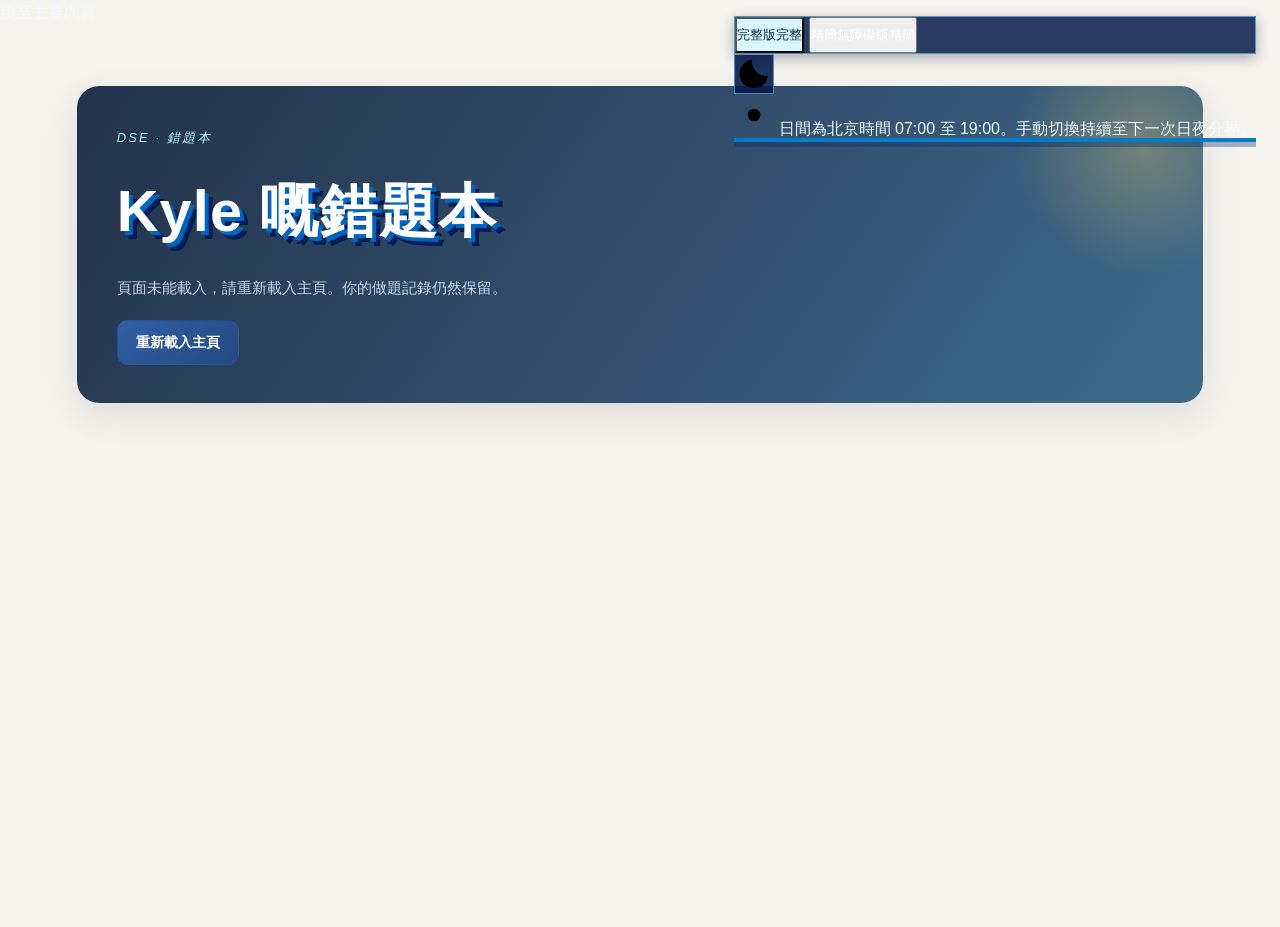
==== commit bfbcfe38: "Make home scenes transition on trackpad scroll" ====
--- a/index.html
+++ b/index.html
@@ -15,11 +15,13 @@
 <link rel="stylesheet" href="immersive-pages.css?v=20261031">
 <link rel="stylesheet" href="study-experience.css?v=study-20261103-layout2">
 <link rel="stylesheet" href="night-harmony.css?v=20261103-overlay">
+<link rel="stylesheet" href="home-pages.css?v=home-scenes-20261107">
 </head>
 <body>
 <a class="skip-link" id="skipLink" href="#app">跳至主要內容</a>
 <div class="visual-world" id="visualWorld" aria-hidden="true">
   <div class="visual-character"></div>
+  <div class="home-scene" aria-hidden="true"></div>
   <div class="archive-backdrop" id="archiveBackdrop" aria-hidden="true" inert hidden></div>
   <div class="archive-tint"></div>
   <div class="archive-art"></div>
@@ -58,6 +60,7 @@
     <a class="rail-item" href="#/library/books" data-route="library"><span class="rail-word" aria-hidden="true">ARCHIVE</span><span class="rail-cn">錯題歸納</span></a>
     <a class="rail-item" href="#/library/papers" data-route="papers"><span class="rail-word" aria-hidden="true">PAPERS</span><span class="rail-cn">批改卷</span></a>
     <a class="rail-item" href="#/records" data-route="records"><span class="rail-word" aria-hidden="true">RECORDS</span><span class="rail-cn">記錄</span></a>
+    <a class="rail-item" href="./ios-widget.html"><span class="rail-word" aria-hidden="true">WIDGET</span><span class="rail-cn">iOS 小組件</span></a>
    </div>
   </div>
   <p class="rail-caption">STUDY / REPEAT / REMEMBER<br>每次重溫，都再靠近一步。</p>
@@ -66,7 +69,7 @@
   </button>
 </nav>
 
-<details class="compact-nav" id="compactNav"><summary aria-label="開啟導覽">☰ <span>MENU</span></summary><nav aria-label="頁面導覽"><a href="#/">主頁 HOME</a><a href="#/practice">練習 TOPICS</a><a href="#/library/books">錯題庫 ARCHIVE</a><a href="#/library/papers">批改卷 PAPERS</a><a href="#/records">記錄 RECORDS</a><button type="button" id="compactReset">重設本輪進度</button></nav></details>
+<details class="compact-nav" id="compactNav"><summary aria-label="開啟導覽">☰ <span>MENU</span></summary><nav aria-label="頁面導覽"><a href="#/">主頁 HOME</a><a href="#/practice">練習 TOPICS</a><a href="#/library/books">錯題庫 ARCHIVE</a><a href="#/library/papers">批改卷 PAPERS</a><a href="#/records">記錄 RECORDS</a><a href="./ios-widget.html">iOS 小組件 WIDGET</a><button type="button" id="compactReset">重設本輪進度</button></nav></details>
 <div class="content-scroll" id="contentScroll">
 <main class="app" id="app" tabindex="-1">
   <section class="home"><div class="hero">
@@ -109,9 +112,10 @@
 <script>window.QUIZ_PASSWORD_AUTH=true;</script>
 <script defer src="subject-config.js?v=account-subjects-20261023"></script>
 <script defer src="study-experience.js?v=study-20261102"></script>
-<script defer src="library.js?v=study-20261102"></script>
+<script defer src="library.js?v=marking-20261103"></script>
 <script defer src="paper-reader.js?v=study-20261102"></script>
-<script defer src="app.js?v=study-20261102"></script>
+<script defer src="home-scenes.js?v=home-scenes-20261107"></script>
+<script defer src="app.js?v=home-scenes-20261107"></script>
 </body>
 </html>
 
--- a/home-pages.css
+++ b/home-pages.css
@@ -0,0 +1,61 @@
+/* The second scene belongs to the fixed visual world, not the scrolling cards. */
+.home-scene{display:none}
+html[data-appearance=full] body[data-view=home] .home-scene{
+ display:block;position:absolute;inset:0;pointer-events:none;
+ background:var(--archive-art) right center / auto 100% no-repeat,
+   linear-gradient(140deg,#071a4c 0%,#123b92 55%,#075abd 100%);
+ opacity:var(--home-scene-progress,0);
+ transform:translate3d(0,calc((1 - var(--home-scene-progress,0)) * 3%),0);
+}
+html[data-appearance=full][data-theme=night] body[data-view=home] .home-scene{
+ background:var(--archive-art) right center / auto 100% no-repeat,
+   linear-gradient(140deg,#35102b 0%,#79214b 55%,#b1295c 100%);
+}
+/* Keep the first scene legible without dimming the whole picture so heavily.
+   Fade its shade away with the picture, leaving the second artwork unfiltered. */
+html[data-appearance=full][data-theme=night] body[data-view=home] .visual-world::after{
+ background:linear-gradient(90deg,rgba(14,4,12,.64),rgba(20,5,14,.42) 55%,rgba(18,4,12,.18));
+ opacity:calc(1 - var(--home-scene-progress,0));
+}
+html[data-appearance=full][data-theme=day] body[data-view=home] .visual-world::after{
+ animation:none;opacity:calc((1 - var(--home-scene-progress,0)) * .82);
+}
+html[data-appearance=full] body[data-view=home] .home-details .home-sec-h .link{
+ padding:6px 10px;background:#071b44e8;color:#d9f8ff;
+}
+html[data-appearance=full][data-theme=night] body[data-view=home] .home-details .home-sec-h .link{
+ background:#43142fe8;color:#ffe2f0;border-radius:10px;
+}
+@media (min-width:861px){
+ html[data-appearance=full] body[data-view=home] .home-stage{min-height:calc(100dvh - 60px)}
+ html[data-appearance=full] body[data-view=home] .home-stage .tile-grid{translate:0 -64px}
+ html[data-appearance=full] body[data-view=home] .home-stage .hero{padding:20px 0}
+ html[data-appearance=full] body[data-view=home] .home-details{min-height:100dvh;padding:64px 0 60px}
+}
+@media (min-width:861px) and (max-height:760px){
+ html[data-appearance=full] body[data-view=home] .home-stage .hero{padding:0}
+ html[data-appearance=full] body[data-view=home] .home-stage .hero-title{margin:8px 0 14px}
+ html[data-appearance=full] body[data-view=home] .preview-today-label{padding-top:10px}
+ html[data-appearance=full] body[data-view=home] .preview-due{margin-bottom:12px}
+}
+@media (max-width:860px){
+ html[data-appearance=full] body[data-view=home] .home-details{padding:32px 0}
+ html[data-appearance=full] body[data-view=home] .home-scene,
+ html[data-appearance=full][data-theme=night] body[data-view=home] .home-scene{background-size:auto 65%,cover;background-position:right 12%,center}
+}
+
+/* Spacious, shared answer and original-paper marking layout. */
+.marking-section{margin-top:1.25rem}
+.marking-section h4{margin:0 0 .65rem;font-size:1rem;line-height:1.5;color:inherit}
+.marking-list{list-style:none!important;margin:0!important;padding:0!important;display:grid;gap:.75rem}
+.marking-list li{display:flex;align-items:flex-start;gap:.7rem;margin:0!important;padding:.8rem 1rem;border:1px solid var(--line);border-radius:8px;background:var(--reading-surface);color:var(--ink);line-height:1.8;overflow-wrap:anywhere;min-width:0}
+.marking-bullet{font-size:1.25em;line-height:1.4;color:var(--green);flex:none}
+.marking-copy{flex:1;min-width:0}
+.marking-status{flex:none;align-self:flex-start;padding:.15rem .55rem;border:1px solid currentColor;border-radius:999px;font-size:.8rem;font-weight:700;white-space:nowrap}
+.marking-hit .marking-status{color:var(--green)}.marking-missed .marking-status{color:var(--red)}.marking-partial .marking-status{color:var(--gold)}
+.marking-note{margin-top:1rem;font-size:.9rem;line-height:1.7;color:var(--gray)}
+.marking-option{margin:.5rem 0;white-space:pre-line}
+.chk-form .chk-line{margin:.65rem 0;padding:.8rem;border:1px solid var(--line);border-radius:8px;background:var(--reading-surface)}
+@media(max-width:650px){.marking-list li{flex-wrap:wrap;padding:.75rem}.marking-status{margin-left:1.4rem}.marking-copy{flex-basis:calc(100% - 2rem)}}
+
+.marking-reason{display:block;margin-top:.45rem;font-size:.88em;line-height:1.7;color:var(--gray)}
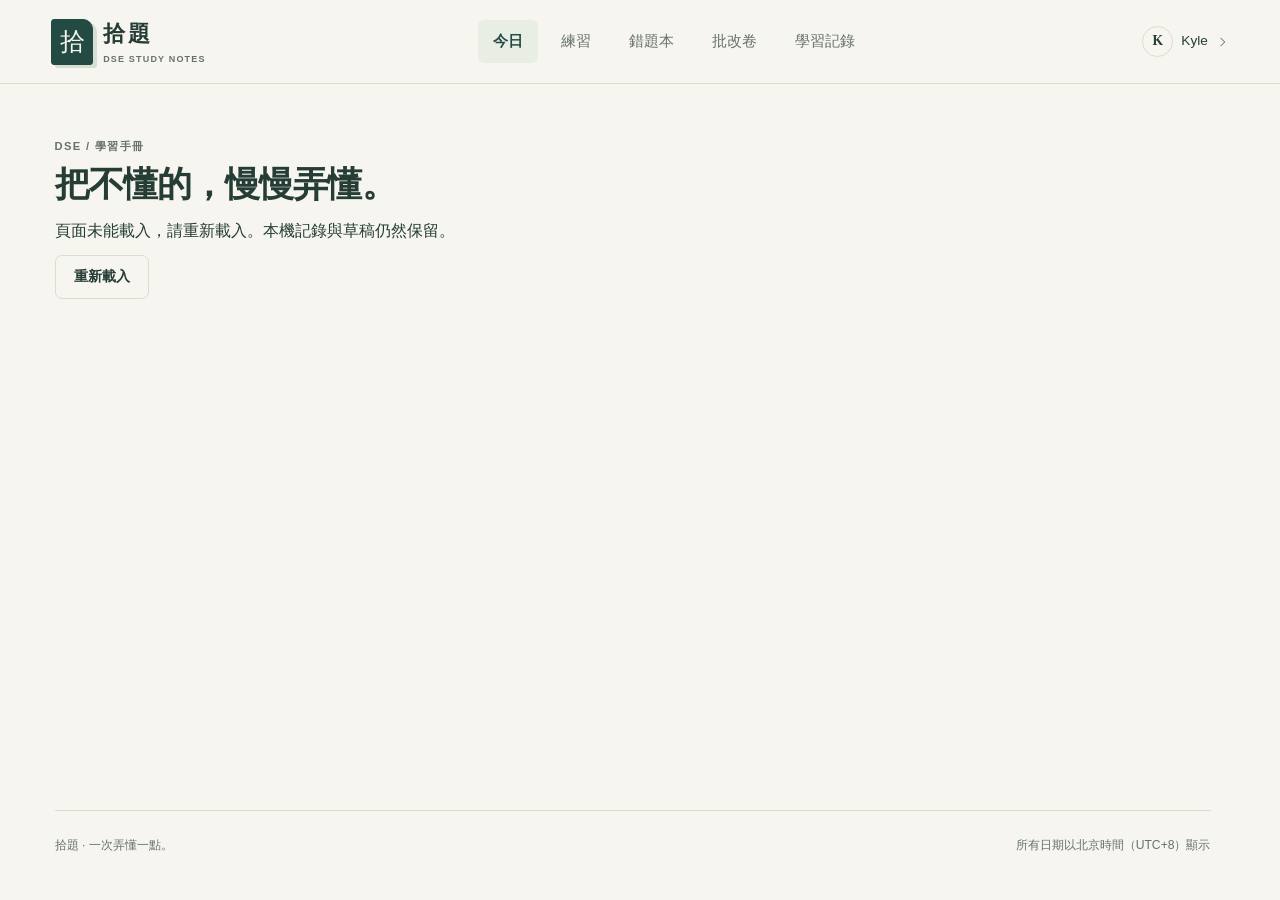
==== commit 506d0882: "Redesign DSE study notebook and preserve learning continuity" ====
--- a/index.html
+++ b/index.html
@@ -3,119 +3,45 @@
 <head>
 <meta charset="UTF-8">
 <meta name="viewport" content="width=device-width, initial-scale=1.0, viewport-fit=cover">
-<script src="appearance.js?v=study-20261102"></script>
-<title>Kyle 錯題本 · DSE 複習</title>
-<meta name="description" content="Kyle 的 DSE 化學／生物／數學錯題本：按課題練習、自動批改、踩分點自檢、刷題記錄">
-<link rel="icon" type="image/jpeg" href="images/avatar.jpg?v=practice-content-20261021">
-<link rel="preconnect" href="https://snowy-cake-a0a7.3355718646.workers.dev" crossorigin>
-<link rel="stylesheet" href="style.css?v=practice-content-20261021">
-<link rel="stylesheet" href="library.css?v=study-20261102">
-<link rel="stylesheet" href="appearance.css?v=frame-spacing-left-20261028">
-<link rel="stylesheet" href="immersive.css?v=20261103-clean">
-<link rel="stylesheet" href="immersive-pages.css?v=20261031">
-<link rel="stylesheet" href="study-experience.css?v=study-20261103-layout2">
-<link rel="stylesheet" href="night-harmony.css?v=20261103-overlay">
-<link rel="stylesheet" href="home-pages.css?v=home-scenes-20261107">
+<meta name="theme-color" content="#f6f5ef">
+<title>拾題 · DSE 學習手冊</title>
+<meta name="description" content="從一道錯題，讀懂一個知識點。為 DSE 而設的私人練習、錯題復盤與批改卷學習手冊。">
+<link rel="icon" type="image/svg+xml" href="notebook-mark.svg">
+<link rel="stylesheet" href="notebook.css?v=notebook-20261111">
 </head>
 <body>
 <a class="skip-link" id="skipLink" href="#app">跳至主要內容</a>
-<div class="visual-world" id="visualWorld" aria-hidden="true">
-  <div class="visual-character"></div>
-  <div class="home-scene" aria-hidden="true"></div>
-  <div class="archive-backdrop" id="archiveBackdrop" aria-hidden="true" inert hidden></div>
-  <div class="archive-tint"></div>
-  <div class="archive-art"></div>
-</div>
-<header class="shell-header">
-  <button id="railToggle" class="rail-toggle" type="button" aria-label="收起側欄" title="收起側欄" aria-expanded="true" aria-controls="rail">
-    <svg viewBox="0 0 24 24" aria-hidden="true"><rect x="3" y="4" width="18" height="16" rx="3"/><path d="M9 4v16"/><path class="rail-toggle-arrow" d="m16 9-3 3 3 3"/></svg>
-  </button>
-  <div class="shell-heading" id="shellHeading">
-    <div class="shell-title"><b>HOME</b><span>學習主頁</span></div>
-    <span id="appearanceClock" class="appearance-clock"></span>
-  </div>
-  <div class="appearance-tools">
-    <div class="version-switch" role="group" aria-label="介面版本">
-      <button type="button" data-appearance-choice="full" aria-pressed="true" aria-label="完整版" title="完整版"><span class="appearance-label-long">完整版</span><span class="appearance-label-short" aria-hidden="true">完整</span></button>
-      <button type="button" data-appearance-choice="simple" aria-pressed="false" aria-label="精簡無障礙版" title="精簡無障礙版"><span class="appearance-label-long">精簡無障礙版</span><span class="appearance-label-short" aria-hidden="true">精簡</span></button>
-    </div>
-    <button id="dayNightToggle" class="day-night-toggle" type="button" aria-label="切換日夜模式" aria-describedby="themeSchedule">
-      <svg class="moon-icon" aria-hidden="true" viewBox="0 0 24 24"><path d="M20.8 13.2A9 9 0 0 1 10.8 3a9 9 0 1 0 10 10.2Z"/></svg>
-      <svg class="sun-icon" aria-hidden="true" viewBox="0 0 24 24"><circle cx="12" cy="12" r="4"/><path d="M12 2v2m0 16v2M2 12h2m16 0h2M4.9 4.9l1.4 1.4m11.4 11.4 1.4 1.4M4.9 19.1l1.4-1.4M17.7 6.3l1.4-1.4"/></svg>
-    </button>
-    <span id="themeSchedule" class="sr-only">日間為北京時間 07:00 至 19:00。手動切換持續至下一次日夜分界。</span>
-  </div>
+<header class="site-header">
+  <a class="brand" href="#/" aria-label="拾題，返回今日學習"><span class="brand-mark" aria-hidden="true">拾</span><span><strong>拾題</strong><small>DSE STUDY NOTES</small></span></a>
+  <nav class="desktop-nav" aria-label="主要導覽">
+    <a class="desk-link" href="#/" data-route="home">今日</a>
+    <a class="desk-link" href="#/practice" data-route="practice">練習</a>
+    <a class="desk-link" href="#/library/books" data-route="library">錯題本</a>
+    <a class="desk-link" href="#/library/papers" data-route="papers">批改卷</a>
+    <a class="desk-link" href="#/records" data-route="records">學習記錄</a>
+  </nav>
+  <a class="account-link" href="#/records" aria-label="帳戶與同步設定"><span class="account-initial" id="accountInitial">K</span><span id="accountName">Kyle</span><svg viewBox="0 0 24 24" aria-hidden="true"><path d="m9 5 7 7-7 7"/></svg></a>
 </header>
-<div class="sr-only" id="appearanceStatus" role="status" aria-live="polite"></div>
-
-<!-- 桌面側邊欄 -->
-<nav class="rail" id="rail" aria-label="主要導覽">
-  <a class="rail-logo" href="#/" aria-label="Kyle 錯題本，返回主頁">
-    <span class="rail-portrait" aria-hidden="true"></span>
-  </a>
-  <div class="rail-links">
-   <div class="rail-menu">
-    <a class="rail-item" href="#/" data-route="home"><span class="rail-word" aria-hidden="true">HOME</span><span class="rail-cn">主頁</span></a>
-    <a class="rail-item" href="#/practice" data-route="practice"><span class="rail-word" aria-hidden="true">TOPICS</span><span class="rail-cn">練習</span></a>
-    <a class="rail-item" href="#/library/books" data-route="library"><span class="rail-word" aria-hidden="true">ARCHIVE</span><span class="rail-cn">錯題歸納</span></a>
-    <a class="rail-item" href="#/library/papers" data-route="papers"><span class="rail-word" aria-hidden="true">PAPERS</span><span class="rail-cn">批改卷</span></a>
-    <a class="rail-item" href="#/records" data-route="records"><span class="rail-word" aria-hidden="true">RECORDS</span><span class="rail-cn">記錄</span></a>
-    <a class="rail-item" href="./ios-widget.html"><span class="rail-word" aria-hidden="true">WIDGET</span><span class="rail-cn">iOS 小組件</span></a>
-   </div>
-  </div>
-  <p class="rail-caption">STUDY / REPEAT / REMEMBER<br>每次重溫，都再靠近一步。</p>
-  <button class="rail-item rail-reset" id="railReset" type="button">
-    <span>重設本輪進度</span>
-  </button>
-</nav>
-
-<details class="compact-nav" id="compactNav"><summary aria-label="開啟導覽">☰ <span>MENU</span></summary><nav aria-label="頁面導覽"><a href="#/">主頁 HOME</a><a href="#/practice">練習 TOPICS</a><a href="#/library/books">錯題庫 ARCHIVE</a><a href="#/library/papers">批改卷 PAPERS</a><a href="#/records">記錄 RECORDS</a><a href="./ios-widget.html">iOS 小組件 WIDGET</a><button type="button" id="compactReset">重設本輪進度</button></nav></details>
 <div class="content-scroll" id="contentScroll">
 <main class="app" id="app" tabindex="-1">
-  <section class="home"><div class="hero">
-    <div class="hero-kicker">DSE · 錯題本</div>
-    <h1 class="hero-title">Kyle 嘅錯題本</h1>
-    <p class="hero-sub" id="startupStatus" role="status">正在載入題庫…</p>
-    <a class="btn btn-primary" href="./">重新載入主頁</a>
-  </div></section>
+  <section class="page startup"><span class="eyebrow">DSE / 學習手冊</span><h1>把不懂的，慢慢弄懂。</h1><p id="startupStatus" role="status">正在準備你的學習空間…</p><a class="btn btn-ghost" href="./">重新載入</a></section>
 </main>
+<footer class="site-footer"><span>拾題 · 一次弄懂一點。</span><span>所有日期以北京時間（UTC+8）顯示</span></footer>
 </div>
-
-<!-- 手機底部標籤欄 -->
 <nav class="tabbar" id="tabbar" aria-label="手機主要導覽">
-  <a class="tab-item" href="#/" data-route="home">
-    <span class="tab-ico"><span class="persona-icon persona-icon-home" aria-hidden="true"></span></span><span class="tab-label">主頁</span>
-  </a>
-  <a class="tab-item" href="#/practice" data-route="practice">
-    <span class="tab-ico"><span class="persona-icon persona-icon-practice" aria-hidden="true"></span></span><span class="tab-label">練習</span>
-  </a>
-  <a class="tab-item" href="#/library/books" data-route="library">
-    <span class="tab-ico"><span class="persona-icon persona-icon-library" aria-hidden="true"></span></span><span class="tab-label">錯題庫</span>
-  </a>
-  <a class="tab-item" href="#/library/papers" data-route="papers"><span class="tab-ico"><span class="persona-icon persona-icon-papers" aria-hidden="true"></span></span><span class="tab-label">批改卷</span></a>
-  <a class="tab-item" href="#/records" data-route="records">
-    <span class="tab-ico"><span class="persona-icon persona-icon-records" aria-hidden="true"></span></span><span class="tab-label">記錄</span>
-  </a>
+  <a class="tab-item" href="#/" data-route="home"><svg viewBox="0 0 24 24" aria-hidden="true"><path d="M4 5h16v15H4zM8 3v4m8-4v4M4 10h16m-11 4h2m2 0h2m-6 3h2"/></svg><span>今日</span></a>
+  <a class="tab-item" href="#/practice" data-route="practice"><svg viewBox="0 0 24 24" aria-hidden="true"><path d="m4 16-1 5 5-1L21 7l-4-4L4 16Zm0 0 4 4M14 6l4 4"/></svg><span>練習</span></a>
+  <a class="tab-item" href="#/library/books" data-route="library"><svg viewBox="0 0 24 24" aria-hidden="true"><path d="M12 6C8 3 5 4 3 5v15c3-2 6-2 9 0 3-2 6-2 9 0V5c-2-1-5-2-9 1Zm0 0v14"/></svg><span>錯題本</span></a>
+  <a class="tab-item" href="#/library/papers" data-route="papers"><svg viewBox="0 0 24 24" aria-hidden="true"><path d="M5 3h10l4 4v14H5zM14 3v5h5M8 12h8m-8 4h5"/></svg><span>批改卷</span></a>
+  <a class="tab-item" href="#/records" data-route="records"><svg viewBox="0 0 24 24" aria-hidden="true"><path d="M4 20h17M7 17v-5m5 5V7m5 10V3"/></svg><span>記錄</span></a>
 </nav>
-
 <div class="toast" id="toast" role="status" aria-live="polite" hidden></div>
-
-<script>document.getElementById("compactReset").addEventListener("click", function(){ document.getElementById("compactNav").open=false; document.getElementById("railReset").click(); }); document.querySelectorAll("#compactNav a").forEach(function(a){ a.addEventListener("click", function(){document.getElementById("compactNav").open=false;});});</script>
-<script>window.QUIZ_SYNC_API="https://snowy-cake-a0a7.3355718646.workers.dev";</script>
-<script>
-window.addEventListener('error', function () {
-  var status = document.getElementById('startupStatus');
-  if (status) status.textContent = '頁面未能載入，請重新載入主頁。你的做題記錄仍然保留。';
-});
-</script>
-<script>window.QUIZ_PRIVATE_BANK=true;</script>
-<script>window.QUIZ_PASSWORD_AUTH=true;</script>
+<script>window.QUIZ_SYNC_API="https://snowy-cake-a0a7.3355718646.workers.dev";window.QUIZ_PRIVATE_BANK=true;window.QUIZ_PASSWORD_AUTH=true;window.addEventListener('error',function(){var s=document.getElementById('startupStatus');if(s)s.textContent='頁面未能載入，請重新載入。本機記錄與草稿仍然保留。';});</script>
 <script defer src="subject-config.js?v=account-subjects-20261023"></script>
+<script defer src="notebook.js?v=notebook-20261111"></script>
 <script defer src="study-experience.js?v=study-20261102"></script>
-<script defer src="library.js?v=marking-20261103"></script>
-<script defer src="paper-reader.js?v=study-20261102"></script>
-<script defer src="home-scenes.js?v=home-scenes-20261107"></script>
-<script defer src="app.js?v=home-scenes-20261107"></script>
+<script defer src="library.js?v=notebook-20261111"></script>
+<script defer src="paper-reader.js?v=notebook-20261111"></script>
+<script defer src="app.js?v=notebook-20261111"></script>
 </body>
 </html>
-
--- a/notebook.css
+++ b/notebook.css
@@ -0,0 +1,873 @@
+/* 拾題 / A quiet, deliberately single-theme study notebook. No legacy styles loaded. */
+:root{color-scheme:light;--paper:#f6f5ef;--sheet:#fffefa;--ink:#263d36;--muted:#66736b;--green:#244b43;--tint:#e9eee5;--line:#d9ded2;--orange:#a8492c;--orange-tint:#faede4;--blue:#305f79;--radius:12px;--shadow:0 8px 30px #243c3410;--serif:"Iowan Old Style","Palatino Linotype","Songti TC","Noto Serif TC",serif;--sans:-apple-system,BlinkMacSystemFont,"PingFang HK","PingFang TC","Microsoft JhengHei",sans-serif}
+
+*{box-sizing:border-box}
+html,body{margin:0;height:100%;height:100dvh}
+body{display:flex;flex-direction:column;overflow:hidden;background:var(--paper);color:var(--ink);font-family:var(--sans);font-size:16px;line-height:1.65;-webkit-text-size-adjust:100%}
+a{color:inherit;text-decoration:none}
+button,input,textarea,select{font:inherit;color:inherit}
+button,a,select,input{touch-action:manipulation}
+button{cursor:pointer}
+button:disabled{cursor:not-allowed;opacity:.55}
+button,select,input,textarea{max-width:100%}
+button,input,select,textarea{border:1px solid var(--line);border-radius:7px;background:var(--sheet)}
+button,select{min-height:44px}
+input,select{padding:10px 12px}
+textarea{padding:14px;line-height:1.8;resize:vertical;min-height:130px;width:100%}
+input[type=checkbox]{width:19px;height:19px;min-height:19px;accent-color:var(--green);flex-shrink:0}
+label{font-size:.875rem;font-weight:550}
+label>select,label>input:not([type=checkbox]){display:block;margin-top:5px;width:100%}
+select{cursor:pointer}
+button:hover,a.btn:hover{background:var(--tint)}
+a:not(.btn):hover{color:var(--orange)}
+:focus-visible{outline:3px solid var(--orange);outline-offset:4px}
+::selection{background:#d3e2d3}
+[hidden]{display:none!important}
+h1,h2,h3,h4,p,figure{margin:0}
+h1,h2,h3,h4{line-height:1.4;font-weight:650}
+h1,h2{letter-spacing:-.025em}
+h1{font-size:2.2rem}
+h2{font-size:1.4rem}
+h3{font-size:1.1rem}
+p{margin:.65em 0}
+small{font-size:.78rem}
+svg{width:24px;height:24px;fill:none;stroke:currentColor;stroke-width:1.5;stroke-linecap:round;stroke-linejoin:round;flex-shrink:0}
+img{max-width:100%}
+table{border-collapse:collapse;width:100%;font-size:.94rem}
+th,td{padding:10px 14px;border:1px solid var(--line);text-align:left}
+th{background:var(--tint)}
+caption{text-align:left;font-weight:600;padding:8px 0}
+summary{cursor:pointer;min-height:44px;list-style:none}
+summary::-webkit-details-marker{display:none}
+summary:focus-visible{outline-offset:-3px}
+details>summary:after{content:'＋';color:var(--muted);float:right;margin-left:10px}
+details[open]>summary:after{content:'−'}
+
+/* Landmark shell */
+.site-header{display:flex;align-items:center;justify-content:space-between;gap:28px;padding:16px 4vw;flex-shrink:0;border-bottom:1px solid var(--line);background:var(--paper);z-index:30}
+.brand{display:flex;align-items:center;gap:10px;flex-shrink:0}
+.brand-mark{display:grid;place-items:center;width:42px;height:46px;border:1px solid var(--green);border-radius:3px 10px 3px 3px;background:var(--green);color:var(--paper);font-family:var(--serif);font-size:25px;box-shadow:4px 3px 0 #d7dfd2}
+.brand strong{font-family:var(--serif);font-size:22px;letter-spacing:.12em}
+.brand small{display:block;font-size:9px;letter-spacing:.13em;font-weight:600;color:var(--muted)}
+.desktop-nav{display:flex;align-items:center;gap:8px}
+.desk-link{padding:9px 15px;border-radius:6px;font-size:.92rem;color:var(--muted);white-space:nowrap}
+.desk-link.active{background:var(--tint);color:var(--green);font-weight:650}
+.account-link{display:flex;align-items:center;gap:8px;font-size:.85rem;white-space:nowrap}
+.account-initial{width:31px;height:31px;display:grid;place-items:center;border:1px solid var(--line);border-radius:50%;font-family:var(--serif);font-weight:bold}
+.account-link svg{width:13px}
+.content-scroll{flex:1;min-height:0;overflow-y:auto;overflow-x:hidden;scroll-behavior:smooth;scrollbar-gutter:stable}
+.app{max-width:1240px;margin:0 auto;padding:48px 42px 40px;min-height:calc(100% - 90px);outline:0}
+.site-footer{max-width:1156px;margin:0 auto;padding:24px 0 32px;display:flex;justify-content:space-between;gap:16px;border-top:1px solid var(--line);color:var(--muted);font-size:.76rem}
+.tabbar{display:none}
+.skip-link{position:fixed;left:20px;top:-100px;z-index:100;background:var(--green);color:white;padding:10px 20px}
+.skip-link:focus{top:10px}
+.eyebrow,.ml-eyebrow{font-size:.7rem;font-weight:650;letter-spacing:.12em;color:var(--muted);text-transform:uppercase}
+.page-head{display:flex;justify-content:space-between;align-items:flex-start;gap:20px;flex-wrap:wrap;margin-bottom:30px}
+.page-head>div:first-child{flex:1;min-width:240px}
+.page-title{font-family:var(--serif);font-size:2.2rem}
+.page-sub{max-width:680px;color:var(--muted);font-size:.94rem;line-height:1.8}
+.btn{min-height:44px;display:inline-flex;align-items:center;justify-content:center;gap:10px;padding:10px 18px;border:1px solid var(--line);border-radius:7px;font-size:.9rem;font-weight:600;line-height:1.5;cursor:pointer;text-align:center;background:var(--sheet)}
+.btn-primary,.btn-random{background:var(--green);border-color:var(--green);color:#fffefa}
+.btn-primary:hover,.btn-random:hover{background:#183d35!important;color:white}
+.btn-ghost{background:transparent}
+.btn-small{font-size:.8rem;padding:8px 12px}
+.btn-link,.text-link,.link{color:var(--green);text-decoration:underline;text-underline-offset:4px;font-size:.88rem}
+.record-tools,.ml-reading-actions{display:flex;gap:10px;align-items:center;flex-wrap:wrap}
+.panel{background:var(--sheet);border:1px solid var(--line);border-radius:var(--radius);padding:26px;margin-bottom:24px}
+.panel-h{font-size:1.15rem}
+.panel-h-row{display:flex;align-items:center;justify-content:space-between;gap:16px;flex-wrap:wrap;margin-bottom:18px}
+.review-note,.library-note,.bank-status,.year-grade-note,.empty-note,.paper-status,.ai-note{color:var(--muted);font-size:.85rem;line-height:1.8}
+.review-note{margin:10px 0}
+.library-note{padding:18px 0}
+.c-red,.err{color:var(--orange)}
+.c-green,.ok{color:var(--green)}
+.c-muted,.muted,.subtle{color:var(--muted)}
+.persona-icon{display:none!important}
+.subject-icon{width:30px;height:30px}
+.toast{position:fixed;bottom:30px;left:50%;transform:translateX(-50%);background:var(--ink);color:white;padding:13px 22px;border-radius:10px;box-shadow:var(--shadow);max-width:min(90vw,600px);z-index:100;font-size:.9rem}
+.is-offline .account-link:after{content:'離線';font-size:.7rem;color:var(--orange)}
+
+/* The daily spread: one action, not a dashboard */
+.home-heading{display:flex;justify-content:space-between;gap:24px;margin-bottom:30px}
+.home-heading h1{font-family:var(--serif);font-size:2.4rem;margin:12px 0}
+.home-heading p{color:var(--muted);font-size:.95rem}
+.date-stamp{min-width:130px;padding:8px 0 0 22px;border-left:1px solid var(--line);align-self:center}
+.date-stamp span{font-size:.78rem;letter-spacing:.06em}
+.date-stamp strong{display:block;font-size:1rem;margin:4px 0}
+.date-stamp small{color:var(--muted);font-size:.66rem}
+.home-status:empty{display:none}
+.home-status p:not(:empty){margin-bottom:22px}
+.daily-spread{display:grid;grid-template-columns:1.7fr 1fr;gap:30px;margin:20px 0}
+.next-page{background:var(--tint);border:1px solid #cbd7c7;border-radius:4px 22px 4px 4px;padding:30px 34px;position:relative}
+.section-index{display:flex;justify-content:space-between;gap:12px;align-items:center;font-size:.75rem;font-weight:600;letter-spacing:.03em}
+.status-pill{font-size:.73rem;background:#fffefa99;padding:4px 10px;border-radius:20px;font-weight:500}
+.next-page h2{font-family:var(--serif);font-size:2.05rem;margin:28px 0 12px}
+.next-page p{font-size:.94rem;line-height:1.9;max-width:430px;color:#53654f}
+.next-action{margin:16px 0 14px;min-width:200px;justify-content:space-between}
+.next-footnote{display:block;color:#53654f;font-size:.74rem}
+.study-margin{padding:24px 5px 10px 15px;display:flex;flex-direction:column}
+.study-margin h2{font-family:var(--serif);font-size:1.85rem;margin:16px 0 10px}
+.study-margin p{font-size:.87rem;color:var(--muted);max-width:280px}
+.study-margin>a{display:flex;justify-content:space-between;align-items:center;border-top:1px solid var(--line);padding:12px 0;margin-top:10px;font-size:.9rem}
+.study-margin>a+a{margin-top:0}
+.study-margin small{display:block;color:var(--muted);font-size:.73rem;margin-top:2px}
+.today-review{border-block:1px solid var(--line);margin:26px 0 40px}
+.today-review>summary{display:flex;align-items:center;justify-content:space-between;padding:16px 0;gap:15px}
+.today-review>summary:after{display:none}
+.today-review b{font-size:.9rem}
+.today-review small{color:var(--muted);margin-left:16px;font-weight:400;font-size:.8rem}
+.today-inner{padding:5px 0 18px}
+.today-controls{display:flex;align-items:flex-end;gap:15px}
+.today-controls label{flex:1}
+.today-controls>.btn{flex:1}
+.today-inner>p{font-size:.8rem;color:var(--muted)}
+.section-heading{display:flex;align-items:baseline;justify-content:space-between;gap:20px;margin:30px 0 18px;flex-wrap:wrap}
+.section-heading h2{font-size:1.15rem}
+.section-heading h2>span{font-family:var(--serif);color:var(--orange);font-size:.86rem;letter-spacing:.05em;margin-right:14px}
+.section-heading>.subtle{font-size:.75rem}
+.subject-shelf{display:grid;grid-template-columns:repeat(3,minmax(0,1fr));gap:20px}
+.subject-folder{padding:23px;background:var(--sheet);border:1px solid var(--line);border-radius:4px 18px 4px 4px}
+.folder-top{display:flex;align-items:center;justify-content:space-between;color:var(--green);margin-bottom:22px}
+.folder-top>span{font-family:var(--serif);color:#89917c;font-size:1rem}
+.subject-folder h3{font-family:var(--serif);font-size:1.35rem}
+.subject-folder p{font-size:.78rem;color:var(--muted);margin:8px 0 20px}
+.folder-actions{display:flex;justify-content:space-between;gap:12px;border-top:1px solid var(--line);padding-top:14px;font-size:.8rem}
+.folder-actions a{min-height:28px}
+.priority-row{display:flex;align-items:center;gap:20px;padding:20px 0;border-bottom:1px solid var(--line)}
+.priority-number{font-family:var(--serif);color:#7b8877;font-size:1.3rem}
+.priority-copy{flex:1;min-width:0}
+.priority-copy small{color:var(--muted);font-size:.7rem;display:block;margin-bottom:5px}
+.priority-copy strong{font-weight:550;font-size:.95rem}
+.priority-meta{text-align:right;font-size:.8rem;white-space:nowrap}
+.priority-meta small{display:block;color:var(--muted);font-size:.73rem}
+.learning-footnote{display:flex;justify-content:space-between;gap:20px;font-size:.77rem;color:var(--muted);margin-top:32px;flex-wrap:wrap}
+
+/* Private login */
+.login-page{display:grid;grid-template-columns:1.1fr 1fr;gap:90px;align-items:center;max-width:1000px;margin:25px auto 50px}
+.login-editorial{padding:20px 0}
+.login-editorial h1{font-family:var(--serif);font-size:3.6rem;line-height:1.45;margin:24px 0}
+.login-editorial>p{color:var(--muted);line-height:2.1;font-size:1.02rem}
+.login-path{list-style:none;padding:0;margin:36px 0;display:flex;flex-direction:column;gap:12px;font-size:.88rem}
+.login-path span{font-family:var(--serif);color:var(--orange);margin-right:15px}
+.login-edition{font-size:.7rem;letter-spacing:.08em;color:var(--muted)}
+.login-sheet{background:var(--sheet);padding:36px;border:1px solid var(--line);border-radius:4px 24px 4px 4px;box-shadow:var(--shadow)}
+.login-sheet h2{font-family:var(--serif);font-size:1.9rem;margin:10px 0}
+.login-sheet>p{font-size:.86rem;color:var(--muted)}
+.sync-login{display:flex;flex-direction:column;gap:10px;max-width:460px}
+.sync-login input,.sync-login select{width:100%;font-size:1rem}
+.sync-login label{margin-top:6px}
+.sync-login button{margin-top:12px}
+.login-privacy{border-top:1px solid var(--line);padding-top:20px;margin:26px 0 18px;font-size:.75rem;color:var(--muted)}
+.demo-banner{display:flex;gap:20px;justify-content:space-between;align-items:center;padding:8px 4vw;background:#f2e7d2;color:#5c4828;font-size:.72rem;flex-shrink:0;border-bottom:1px solid #dccca7}
+.demo-banner label{display:flex;align-items:center;gap:10px;font-size:.72rem;white-space:nowrap}
+.demo-banner select{margin:0;min-height:32px;padding:3px 8px;font-size:.78rem}
+.demo-banner>a{white-space:nowrap;text-decoration:underline}
+
+/* Subject directory and year/topic selection */
+.subject-tabs{display:flex;gap:10px;margin-bottom:28px;padding-bottom:16px;border-bottom:1px solid var(--line);flex-wrap:wrap}
+.subject-tab{display:flex;align-items:center;gap:9px;padding:9px 17px;border:1px solid transparent;border-radius:7px;font-size:.9rem;min-height:44px}
+.subject-tab .subject-icon{width:23px;height:23px}
+.subject-tab.on{border-color:var(--green);background:var(--tint);color:var(--green);font-weight:600}
+.inventory-switch{display:flex;justify-content:space-between;align-items:center;border-block:1px solid var(--line);padding:10px 0;margin:20px 0}
+.shoulder-link{font-size:.85rem;min-height:44px;min-width:44px;display:grid;place-items:center}
+.inventory-layout{display:grid;grid-template-columns:285px minmax(0,1fr);gap:40px}
+.inventory-layout>*{min-width:0}
+.inventory-topics,.inventory-years{min-width:0;max-width:100%}
+.inventory-years>h2,.practice-topic-heading h2,.ml-section-head>h2{font-size:.8rem;letter-spacing:.08em;margin-bottom:15px;color:var(--muted)}
+.year-list{display:flex;flex-direction:column;gap:10px}
+.inventory-year{display:flex;align-items:center;gap:14px;text-align:left;padding:15px;border-radius:8px;width:100%;background:transparent}
+.inventory-year[aria-pressed=true]{background:var(--tint);border-color:#9daf97;box-shadow:inset 3px 0 var(--green)}
+.year-number{font-family:var(--serif);font-size:1.4rem;min-width:38px;align-self:flex-start}
+.year-body{flex:1;min-width:0}
+.year-name{display:block;font-size:.83rem;font-weight:600}
+.year-meters{display:flex;gap:12px;flex-wrap:wrap;margin-top:6px;font-size:.7rem;color:var(--muted)}
+.year-meters b{font-size:.8rem;color:var(--ink);margin-left:2px;font-weight:550}
+.year-meters abbr{text-decoration:none}
+.year-grade-note{font-size:.72rem;margin:12px 0}
+.year-body>.year-grade-note{display:block;font-size:.66rem}
+.practice-topic-heading,.ml-section-head{display:flex;align-items:center;justify-content:space-between;gap:15px;flex-wrap:wrap}
+.practice-topic-heading>span{font-size:.7rem;color:var(--muted)}
+.practice-selection{font-size:.83rem;color:var(--muted);margin:0 0 18px}
+.topic-list,.ml-topics{display:flex;flex-direction:column;gap:12px}
+.topic-card,.ml-topic{border:1px solid var(--line);padding:22px;border-radius:8px;background:var(--sheet);transition:border-color .16s}
+.topic-card{display:flex;align-items:center;gap:20px}
+.topic-card:hover,.ml-topic:hover,.ml-topic.inspected,.practice-topic.inspected{border-color:#99ac94;color:var(--ink)!important}
+.practice-topic-code,.ml-topic-code{font-family:var(--serif);font-size:1.4rem;color:#708369;min-width:42px}
+.topic-main{flex:1;min-width:0}
+.topic-name{display:block;font-weight:600;font-size:1rem}
+.topic-meta{display:block;font-size:.77rem;color:var(--muted);margin-top:6px}
+.practice-topic-count{font-family:var(--serif);font-size:1.2rem;white-space:nowrap}
+.practice-topic-count small{font-size:.8rem;color:var(--muted)}
+.topic-info{background:var(--tint);border-left:2px solid #acbca0;padding:20px;margin:24px 0}
+.topic-info>span{font-size:.67rem;letter-spacing:.05em;color:var(--muted);display:block;margin-bottom:7px}
+.topic-info h3{font-size:.95rem}
+.topic-info p,.topic-info a{font-size:.8rem}
+.topic-info a{text-decoration:underline;text-underline-offset:4px}
+.empty-note{padding:24px;background:var(--sheet);border:1px dashed var(--line);border-radius:8px}
+.ml-reading-actions{margin:18px 0 24px}
+.ml-subjects,.library-choices,.subject-grid{display:grid;grid-template-columns:repeat(3,minmax(0,1fr));gap:22px}
+.ml-subject,.library-choice,.subject-card{background:var(--sheet);border:1px solid var(--line);border-radius:4px 18px 4px 4px;padding:26px;display:block}
+.ml-card-top{display:flex;justify-content:space-between;align-items:center;margin-bottom:22px;gap:10px}
+.ml-subject-icon{color:var(--green)}
+.ml-subject h2{font-family:var(--serif);font-size:1.65rem}
+.ml-subject p{font-size:.85rem;color:var(--muted)}
+.ml-picker-count{display:none}
+.ml-subject-metrics,.ml-summary-metrics{display:flex;gap:25px;font-size:.73rem;margin:22px 0;color:var(--muted);flex-wrap:wrap}
+.ml-subject-metrics b,.ml-summary-metrics b{display:block;font-size:1.4rem;font-family:var(--serif);color:var(--green);font-weight:500}
+.ml-open{display:flex;justify-content:space-between;margin-top:22px;border-top:1px solid var(--line);padding-top:16px;font-size:.82rem}
+.ml-progress{display:flex;overflow:hidden;height:5px;border-radius:2px;background:#e6e8df;margin:12px 0}
+.ml-progress>span{display:block;height:100%}
+.ml-progress-unseen{background:#c9cec2}
+.ml-progress-wrong,.ml-progress-regressed{background:#bb7453}
+.ml-progress-learning{background:#b7ba7b}
+.ml-progress-mastered{background:#426d55}
+.ml-legend{display:flex;gap:6px 12px;flex-wrap:wrap;font-size:.65rem;color:var(--muted)}
+.ml-legend>span{white-space:nowrap}
+.ml-summary{padding:22px;background:var(--tint);border:1px solid var(--line);border-radius:8px;margin:18px 0}
+.ml-summary-heading{display:flex;justify-content:space-between;gap:20px;align-items:center}
+.ml-summary-heading h2{font-size:1.1rem;margin-top:5px}
+.ml-summary-heading p{font-size:.75rem;color:var(--muted)}
+.ml-summary-percent{font-family:var(--serif);font-size:2rem;white-space:nowrap}
+.ml-summary-percent small{display:block;font-family:var(--sans);font-size:.65rem}
+.ml-summary-metrics{gap:15px;margin:18px 0}
+.inventory-years .ml-summary-metrics b{font-size:1.2rem}
+.inventory-years .ml-summary-heading{display:block}
+.inventory-years .ml-summary-percent{font-size:1.5rem}
+.inventory-years .ml-summary-percent small{display:inline;margin-left:4px}
+.inventory-years .ml-summary{padding:16px}
+.ml-topic-title{display:flex;align-items:center;gap:18px}
+.ml-topic-title>div{flex:1;min-width:0}
+.ml-topic-title h3{font-size:1rem}
+.ml-topic-title p{font-size:.78rem;color:var(--muted)}
+.ml-topic-arrow{color:var(--green)}
+.ml-section-head label{display:flex;align-items:center;gap:8px;font-size:.75rem}
+.ml-section-head select{font-size:.8rem;margin:0;padding:7px 10px}
+.ml-filters{display:flex;align-items:flex-end;flex-wrap:wrap;gap:14px;margin:24px 0}
+.ml-filters label{flex:1;min-width:120px;font-size:.78rem}
+.ml-filters label:first-child{flex:2;min-width:200px}
+.ml-filter-count{color:var(--muted);font-size:.8rem}
+.ml-filter-count:empty{display:none}
+.ml-search-result{display:block;padding:23px;border:1px solid var(--line);background:var(--sheet);border-radius:8px;margin-bottom:14px}
+.ml-result-meta{display:flex;gap:14px;font-size:.75rem;color:var(--muted);flex-wrap:wrap}
+.ml-search-result h2{font-size:1.05rem;margin:10px 0}
+.ml-search-result p{font-size:.87rem;color:var(--muted)}
+
+/* Reading, with answers deliberately one step away */
+.ml-question{border:1px solid var(--line);border-radius:9px;margin-bottom:18px;background:var(--sheet);overflow:hidden;scroll-margin:20px}
+.ml-question>summary{padding:22px 26px;position:relative}
+.ml-question-meta{font-size:.75rem;color:var(--muted);margin-right:14px}
+.ml-question-title{display:block;font-size:1.07rem;line-height:1.75;font-weight:550;margin:12px 30px 8px 0}
+.ml-question-expand{color:var(--muted);font-size:.76rem}
+.ml-badge{display:inline-block;font-size:.68rem;padding:3px 8px;background:var(--tint);color:var(--green);border-radius:4px;vertical-align:middle;font-weight:500}
+.ml-badge-wrong,.ml-badge-regressed{background:var(--orange-tint);color:var(--orange)}
+.ml-question-body{padding:8px 30px 26px;border-top:1px solid var(--line);font-size:1rem;line-height:1.95}
+.ml-stem{max-width:820px;margin:25px auto;white-space:normal;overflow-wrap:anywhere}
+.ml-stem>h3{font-size:.8rem;color:var(--muted);margin-bottom:12px;font-weight:600}
+.ml-stem>p{line-height:1.95;white-space:normal}
+.ml-options{padding-left:32px}
+.ml-options li{padding:5px 0 5px 10px}
+.ml-table-wrap{overflow-x:auto;margin:20px 0;max-width:100%;overscroll-behavior-x:contain}
+.ml-stem figure,.q-content figure{margin:22px 0}
+.ml-stem img,.q-content img{display:block;margin:0 auto;max-height:680px;object-fit:contain}
+.ml-stem figcaption,.q-content figcaption{font-size:.75rem;color:var(--muted);margin-top:8px;text-align:center}
+.ml-reveal{border-top:1px solid var(--line);margin:26px 0 10px}
+.ml-reveal>summary{font-size:.88rem;color:var(--green);padding:18px 0;font-weight:600}
+.ml-answer,.ml-history,.ml-attempt-comparison,.ml-personal-note{padding:24px;margin:12px 0;border-radius:7px;background:#f3f4ee;overflow-wrap:anywhere}
+.ml-answer h3,.ml-history h3,.ml-attempt-comparison h3,.ml-personal-note h3{font-size:.82rem;letter-spacing:.03em;margin-bottom:12px;color:var(--muted)}
+.ml-answer p{font-size:.95rem}
+.ml-answer-error{color:var(--orange);text-decoration:underline;text-underline-offset:4px}
+.ml-answer-deduct{background:var(--orange-tint);border-left:3px solid #b97d60}
+.ml-answer-deduct h3{color:var(--orange)}
+.ml-answer-correct{background:var(--tint);border-left:3px solid #8aa27d}
+.marking-section{margin:18px 0}
+.marking-section h4{font-size:.85rem;color:var(--green)}
+.marking-list{list-style:none;margin:12px 0;padding:0}
+.marking-list li{display:flex;gap:12px;margin:10px 0;align-items:flex-start;font-size:.92rem}
+.marking-bullet{color:#7b936d}
+.marking-copy{flex:1}
+.marking-status{font-size:.7rem;white-space:nowrap;color:var(--green)}
+.marking-missed .marking-status{color:var(--orange)}
+.marking-reason{display:block;color:var(--muted);font-size:.75rem;margin-top:4px}
+.marking-note{font-size:.8rem;color:var(--muted)}
+.ml-attempt{padding:16px;border-bottom:1px solid var(--line)}
+.ml-attempt pre,.attempt-snapshot pre{white-space:pre-wrap;font:inherit;font-size:.85rem;background:var(--paper);padding:12px;overflow-wrap:anywhere}
+.ml-personal-note textarea{margin-top:10px}
+.ml-recall-card,.ml-concept-panel{padding:28px;margin-bottom:22px;border:1px solid var(--line);border-radius:8px;background:var(--sheet)}
+.ml-recall-source{font-size:.75rem;color:var(--muted)}
+.ml-recall-prompt{font-size:1.05rem;line-height:1.8;margin:16px 0}
+.ml-recall summary{padding:14px 0;color:var(--green);font-size:.85rem;border-top:1px solid var(--line)}
+.ml-recall-answer{padding:15px 0}
+.ml-concept-panel h2{font-size:1.2rem;margin-bottom:16px}
+.ml-concept-directory{display:flex;flex-direction:column;gap:12px}
+.ml-recall-list,.ml-card-list{margin-top:24px}
+
+/* Answering and review are visibly separate stages */
+.study-flow{display:flex;gap:10px;margin-bottom:24px;align-items:center;font-size:.75rem;color:var(--muted)}
+.study-flow>span{padding:6px 12px;border-radius:4px}
+.study-flow .current{color:var(--green);background:var(--tint);font-weight:650}
+.session-toolbar{display:flex;align-items:center;justify-content:space-between;gap:15px;margin:20px 0;flex-wrap:wrap}
+.session-controls{display:flex;align-items:center;gap:14px;flex-wrap:wrap}
+.toggle{display:flex;gap:9px;align-items:center;min-height:44px;font-size:.83rem}
+.badge{font-size:.75rem;padding:5px 10px;border:1px solid var(--line);border-radius:6px;background:var(--sheet)}
+.badge strong{font-size:1.05rem}
+.question-jump{display:flex;gap:8px;flex-wrap:wrap;margin:18px 0 24px}
+.question-jump a{width:36px;min-height:36px;border:1px solid var(--line);border-radius:6px;display:grid;place-items:center;font-size:.83rem;background:var(--sheet)}
+.question-jump a.is-answered{border-color:var(--green);background:var(--tint)}
+.session-paper{max-width:850px;margin:0 auto}
+.sq{border:1px solid var(--line);background:var(--sheet);border-radius:10px;margin:0 0 24px;padding:30px;scroll-margin:20px}
+.sq-head{display:flex;align-items:center;gap:10px;margin-bottom:24px;flex-wrap:wrap}
+.sq-no{font-family:var(--serif);font-size:1.5rem;margin-right:auto;color:var(--green)}
+.sq-badge,.sq-kind{font-size:.72rem;border:1px solid var(--line);border-radius:4px;padding:3px 8px;color:var(--muted)}
+.q-stem{font-size:1.03rem;line-height:1.95;overflow-wrap:anywhere}
+.q-img{display:block;margin:16px auto;max-width:100%;height:auto}
+.q-options{list-style:none;padding:0;counter-reset:options;display:flex;flex-direction:column;gap:10px;margin:24px 0}
+.q-options li{counter-increment:options;border:1px solid var(--line);padding:14px 18px;border-radius:7px;cursor:pointer;line-height:1.8;display:flex;gap:15px;min-height:52px}
+.q-options li:before{content:counter(options,upper-alpha);color:var(--muted);font-weight:600;min-width:22px}
+.q-options li[aria-pressed=true]{background:var(--tint);border-color:var(--green);box-shadow:inset 3px 0 var(--green)}
+.q-options li[aria-disabled=true]{cursor:default}
+.opts{display:flex;gap:12px;margin-top:20px}
+.opt{display:flex;align-items:center;justify-content:center;gap:10px;min-width:60px;background:transparent;border:1px solid var(--line);padding:9px 16px;border-radius:6px}
+.opt b{font-size:.9rem}
+.opt span{display:none}
+.opt.chosen,.opt[aria-pressed=true]{background:var(--green);color:white;border-color:var(--green)}
+.step-answer{margin:24px 0 16px}
+.answer-modes{display:flex;align-items:center;justify-content:space-between;gap:12px;margin-bottom:18px}
+.answer-modes>span{font-size:.88rem;font-weight:550}
+.answer-mode{background:transparent;padding:7px 11px;font-size:.78rem;min-height:36px}
+.step-rows{display:flex;flex-direction:column;gap:14px}
+.step-row{display:flex;gap:12px;align-items:flex-start}
+.step-number{display:grid;place-items:center;width:28px;height:28px;border-radius:50%;border:1px solid var(--line);font-size:.75rem;margin-top:10px;flex-shrink:0}
+.step-row textarea{min-height:110px}
+.step-prompt{font-size:.82rem;color:var(--muted);margin-bottom:5px}
+.step-add{margin-top:14px;font-size:.82rem;padding:8px 14px}
+.answer-free{display:block;margin-top:10px}
+.ans-box{margin-top:10px}
+.paper-lbl{display:flex;gap:8px;align-items:center;color:var(--muted);font-size:.78rem;min-height:44px}
+.session-submit{display:flex;gap:12px;align-items:center;justify-content:space-between;position:sticky;bottom:0;padding:16px;background:var(--paper);border:1px solid var(--line);border-radius:9px;z-index:10;margin:24px 0;box-shadow:0 -6px 20px #263d3606}
+.submit-group{display:flex;gap:10px;flex-wrap:wrap}
+.session-submit p{font-size:.78rem;color:var(--muted)}
+.result-panel{margin:40px auto 0;max-width:950px;scroll-margin:24px}
+.result-title{font-family:var(--serif);font-size:1.8rem;margin-bottom:20px}
+.result-summary{display:flex;flex-wrap:wrap;gap:15px;border-block:1px solid var(--line);padding:20px 0;margin-bottom:30px}
+.result-card{padding:14px 20px;border-radius:7px;background:var(--tint);font-size:.9rem}
+.result-card b{font-size:1.6rem;font-family:var(--serif)}
+.rq{border:1px solid var(--line);border-radius:10px;background:var(--sheet);margin:20px 0;padding:28px;overflow-wrap:anywhere}
+.rq-head{display:flex;gap:12px;align-items:center;justify-content:space-between;flex-wrap:wrap;border-bottom:1px solid var(--line);padding-bottom:18px;margin-bottom:18px}
+.rq-q{font-size:.85rem;color:var(--muted)}
+.rq-status{font-size:.83rem}
+.rq.correct{border-left:3px solid #7c9972}
+.rq.wrong{border-left:3px solid #bb7a57}
+.rq .ans-block,.rq .answer-block{padding:18px;background:var(--paper);margin:16px 0;border-radius:6px}
+.ans-label,.answer-label{font-size:.75rem;color:var(--muted);margin-bottom:8px}
+.rq .mini{font-size:.8rem}
+.review-reference,.ai-review-reference{margin:20px 0;border:1px solid var(--line);border-radius:8px}
+.review-reference>summary,.ai-review-reference>summary{padding:15px;font-size:.87rem;background:var(--tint)}
+.review-reference>div,.ai-review-reference>div{padding:20px}
+.review-self-check{margin:20px 0;background:var(--orange-tint);border:1px solid #e3cbb8;padding:22px;border-radius:7px}
+.chk-title{font-size:.87rem;font-weight:600;margin-bottom:12px}
+.chk-item{display:flex;align-items:flex-start;gap:12px;padding:12px 0;font-size:.9rem;font-weight:400}
+.chk-item input{margin-top:5px}
+.chk-item span{flex:1}
+.chk-form label{display:flex;align-items:flex-start;gap:10px;font-weight:400;min-height:44px}
+.chk-form label>input[type=checkbox]{margin-top:5px}
+.manual-score{min-width:90px;margin:12px 10px 12px 0}
+.chk-score{border-top:1px solid #dec9b7;padding-top:12px;font-size:.9rem}
+.save-row,.result-actions,.review-finish-actions{display:flex;align-items:center;gap:12px;margin:24px 0;flex-wrap:wrap}
+.result-saved{padding:24px;border:1px solid #b4c8a8;border-radius:9px;background:var(--tint)}
+.saved-question-links{display:flex;gap:10px;flex-wrap:wrap;margin:15px 0}
+.saved-question-links a{text-decoration:underline;font-size:.8rem}
+.practice-image-zoom,.paper-zoom{border:1px solid var(--line);padding:0;border-radius:10px;background:var(--paper);width:min(96vw,1300px);max-width:96vw;height:92dvh;max-height:92dvh;color:var(--ink);box-shadow:0 20px 100px #0004}
+.practice-image-zoom::backdrop,.paper-zoom::backdrop{background:#162d29a8}
+.practice-image-zoom-head,.paper-zoom-head{display:flex;align-items:center;justify-content:space-between;gap:12px;padding:14px 20px;border-bottom:1px solid var(--line);flex-wrap:wrap}
+.practice-image-zoom-status,.paper-zoom-status{font-size:.75rem;padding:0 20px;color:var(--muted)}
+.practice-image-zoom-viewport,.paper-zoom-viewport{overflow:auto;height:calc(100% - 120px);padding:12px;overscroll-behavior:contain}
+.practice-image-zoom-image,.paper-zoom-image{display:block;max-width:none;height:auto}
+.paper-zoom-controls{display:flex;gap:6px;flex-wrap:wrap}
+.paper-zoom-controls button{font-size:.78rem;padding:8px 12px;min-height:40px}
+
+/* Exercise layout follows the actual shared engine hooks, not a second UI variant. */
+.q-paper,.submit-bar,.result-panel{max-width:850px;margin-left:auto;margin-right:auto}
+.submit-bar{display:flex;gap:12px;flex-wrap:wrap;align-items:center;padding:20px 0;margin-bottom:20px}
+.head-actions{display:flex;align-items:center;gap:14px;flex-wrap:wrap}
+.mc-toggle{display:flex;align-items:center;gap:8px;font-size:.8rem;min-height:44px}
+.mc-toggle-lbl small{display:block;font-size:.7rem;color:var(--muted)}
+.sq:has(.q-options) .opts{display:none}
+.session.is-reviewing:not(.show-submitted) #qPaper,.session.is-reviewing .question-jump,.session.is-reviewing #draftSaveStatus,.session.is-reviewing #submitBar,.session.is-reviewing .mc-toggle{display:none}
+.review-answers-toggle{font-size:.8rem;margin-bottom:24px}
+.result-panel:focus{outline:0}
+.session.is-reviewing .flow-review{font-weight:650}
+.session .study-flow{flex-wrap:wrap;gap:5px}
+/* Optional AI stays secondary, never a replacement for the supplied marking */
+.ai-review,.ai-saved,.ai-followup{border:1px solid var(--line);border-radius:8px;padding:20px;margin:18px 0;background:var(--paper);font-size:.85rem}
+.ai-actions,.ai-confirm-actions,.ai-followup-actions,.ai-modes{display:flex;gap:10px;flex-wrap:wrap;margin:12px 0}
+.ai-question{width:100%;margin:12px 0}
+.ai-feedback,.ai-marking,.ai-result{white-space:normal;line-height:1.9}
+.ai-tag-options{display:flex;gap:12px;flex-wrap:wrap}
+.ai-tag-options label{font-size:.8rem;display:flex;gap:6px;align-items:center}
+.ai-feedback li{margin:10px 0}
+.ai-unavailable{color:var(--muted)}
+
+/* Original-paper desk */
+.paper-subject-grid{display:grid;grid-template-columns:repeat(3,minmax(0,1fr));gap:22px}
+.paper-subject-card{display:block;background:var(--sheet);border:1px solid var(--line);border-radius:4px 18px 4px 4px;padding:26px}
+.paper-subject-card h2{font-family:var(--serif);font-size:1.6rem;margin:18px 0 10px}
+.paper-subject-card p{font-size:.85rem;color:var(--muted)}
+.paper-year-list{display:flex;flex-direction:column;gap:16px}
+.paper-year-card{display:block;background:var(--sheet);border:1px solid var(--line);border-radius:9px;padding:24px}
+.paper-year-head{display:flex;justify-content:space-between;gap:15px;align-items:center;flex-wrap:wrap}
+.paper-year-head h2{font-family:var(--serif)}
+.paper-year-stats,.paper-grade-grid{display:flex;gap:30px;flex-wrap:wrap;margin:18px 0}
+.paper-year-stats>span,.paper-grade-stat{font-size:.8rem;color:var(--muted)}
+.paper-year-stats b,.paper-grade-stat b{display:block;font-family:var(--serif);font-size:1.7rem;color:var(--green)}
+.paper-grade-note,.paper-file-name{font-size:.75rem;color:var(--muted)}
+.paper-grade-summary{padding:16px 0}
+.paper-reading-page{max-width:none}
+.app:has(.paper-reading-page){max-width:1480px;padding:20px 24px 30px}
+.paper-reading-page>.page-head{margin:0 0 16px}
+.paper-reading-page>.page-head .page-title{font-size:1.4rem}
+.paper-toolbar{position:sticky;top:0;z-index:20;border:1px solid var(--line);border-radius:8px;background:var(--paper);box-shadow:var(--shadow);padding:10px 14px;display:flex;justify-content:space-between;align-items:center;gap:10px;flex-wrap:wrap}
+.paper-toolbar-title{font-size:.85rem}
+.paper-controls{display:flex;align-items:center;gap:8px;flex-wrap:wrap;width:100%;min-width:0}
+.paper-reader-title{font-family:var(--sans);font-size:1rem;font-weight:600;flex:1;min-width:120px;line-height:1.5;margin:0}
+.paper-page-label{display:flex;align-items:center;gap:5px;white-space:nowrap;font-size:.8rem}
+.paper-mistake-short{display:none}
+.paper-thumb-heading{display:flex;align-items:center;gap:6px;justify-content:space-between;font-size:.7rem;flex-wrap:wrap}
+.paper-thumb-heading button{font-size:.7rem;padding:4px;min-height:32px}
+.paper-quick-actions{display:flex;gap:8px;flex-wrap:wrap;padding:10px 0}
+.paper-tool-actions{display:flex;gap:8px;flex-wrap:wrap;margin-top:14px}
+.paper-status.is-reading{font-size:.73rem;margin:8px 0;color:var(--muted)}
+.paper-toolbar-actions,.paper-nav,.paper-page-controls{display:flex;align-items:center;gap:8px;flex-wrap:wrap}
+.paper-toolbar .btn{font-size:.77rem;min-height:38px;padding:8px 12px}
+.paper-toolbar select{font-size:.8rem;padding:6px 10px;min-height:38px}
+.paper-tools{padding:20px;border:1px solid var(--line);background:var(--sheet);margin:10px 0;border-radius:8px}
+.paper-tools label{display:flex;align-items:center;gap:8px;flex-wrap:wrap;font-size:.8rem}
+.paper-tools label>select{width:auto}
+.paper-sections{display:flex;gap:8px;flex-wrap:wrap}
+.paper-section{font-size:.75rem;min-height:36px;padding:7px 12px}
+.paper-workspace{display:grid;grid-template-columns:100px minmax(0,1fr) 275px;gap:20px;align-items:start;margin:18px 0}
+.paper-workspace.is-thumbs-hidden{grid-template-columns:minmax(0,1fr) 275px}
+.paper-thumbnails{position:sticky;top:calc(var(--paper-toolbar-height,60px) + 16px);max-height:calc(100dvh - 200px);overflow:auto;padding:3px}
+.paper-thumb-list{display:flex;flex-direction:column;gap:12px}
+.paper-thumb{padding:7px;width:100%;border:1px solid var(--line);border-radius:6px;background:var(--sheet);font-size:.68rem}
+.paper-thumb[aria-current=true]{border:2px solid var(--green);background:var(--tint)}
+.paper-thumb-preview{display:block;height:100px;background-size:contain;background-position:center;background-repeat:no-repeat;margin-bottom:5px}
+.paper-reader,.paper-stream{min-width:0}
+.paper-sheet{margin:0 0 28px;scroll-margin-top:calc(var(--paper-toolbar-height,60px) + 10px)}
+.paper-sheet figcaption{padding:6px 4px;font-size:.74rem;color:var(--muted)}
+.paper-sheet-body{position:relative;background:white;box-shadow:0 2px 10px #263d3615;border:1px solid var(--line);min-height:80px;overflow:hidden}
+.paper-sheet-body>img{display:block;width:100%;height:100%;position:absolute;inset:0;object-fit:contain}
+.paper-placeholder{position:absolute;inset:0;display:grid;place-items:center;font-size:.85rem;color:var(--muted)}
+.paper-page-retry{position:absolute;top:40%;left:10%;width:80%;font-size:.8rem;padding:8px;z-index:2}
+.paper-mistake-marker{position:absolute;width:24px;height:24px;transform:translate(-50%,-50%);border:2px solid #a8492c;border-radius:50%;background:#fff9;box-shadow:0 0 0 4px #a8492c33;pointer-events:none}
+.paper-review-panel{position:sticky;top:calc(var(--paper-toolbar-height,60px) + 16px);padding:20px;border:1px solid var(--line);border-radius:8px;background:var(--sheet);max-height:calc(100dvh - 240px);overflow:auto}
+.paper-review-panel h2{font-size:1.05rem;margin-bottom:10px}
+.paper-review-panel p{font-size:.82rem;line-height:1.85}
+.paper-review-panel h3{font-size:.78rem;color:var(--muted);margin:18px 0 6px}
+.paper-review-panel .btn{font-size:.75rem;width:100%;padding:9px;line-height:1.6;margin-top:8px}
+.paper-review-actions,.paper-quick-actions{display:flex;gap:8px;flex-wrap:wrap;margin:12px 0}
+.paper-quick-actions .btn{font-size:.8rem}
+.paper-error{background:var(--orange-tint);color:var(--orange);padding:18px;border-radius:7px;margin:16px 0}
+body:has(#paperReadingPage:not(.paper-show-header)) .site-header{display:none}
+body:has(#paperReadingPage) .site-footer{display:none}
+
+/* Records: history first, maintenance second */
+.stat-cards{display:flex;border-block:1px solid var(--line);padding:22px 0;margin:25px 0 30px;gap:45px}
+.stat-card{display:flex;gap:12px}
+.stat-val{font-family:var(--serif);font-size:1.6rem}
+.stat-lbl{font-size:.76rem;color:var(--muted)}
+.stat-ico{display:none}
+.sync-panel{background:var(--tint)}
+.session-entry{border-bottom:1px solid var(--line)}
+.session-entry>summary{padding:20px 0;display:flex;align-items:center;gap:18px;flex-wrap:wrap}
+.session-entry time{font-size:.73rem;color:var(--muted);min-width:150px}
+.session-entry-title{font-size:.95rem;flex:1;min-width:150px}
+.session-entry-score{font-size:.78rem;color:var(--green)}
+.session-entry-body{padding:15px 0 25px}
+.session-entry-answers{display:grid;grid-template-columns:repeat(2,minmax(0,1fr));gap:15px;margin:15px 0}
+.attempt-snapshot{border:1px solid var(--line);background:var(--paper);padding:18px;border-radius:7px;overflow-wrap:anywhere}
+.attempt-snapshot h4{font-size:.85rem;margin-bottom:10px}
+.attempt-snapshot .mini{font-size:.78rem;color:var(--muted)}
+.attempt-snapshot p{font-size:.85rem}
+.answer-snapshot{white-space:pre-wrap;font-size:.87rem;line-height:1.8}
+.wrong-list{display:flex;flex-direction:column}
+.wrong-row{display:flex;align-items:center;gap:15px;padding:16px 0;border-bottom:1px solid var(--line)}
+.wrong-main{flex:1;min-width:0}
+.wrong-title{font-size:.9rem}
+.wrong-meta{font-size:.73rem;color:var(--muted)}
+.wrong-status{font-size:.75rem}
+.wrong-row a{text-decoration:underline;text-underline-offset:3px}
+.filter-seg{display:flex;gap:6px;flex-wrap:wrap}
+.seg{font-size:.75rem;padding:6px 12px;min-height:36px;background:transparent}
+.seg.on{background:var(--green);border-color:var(--green);color:white}
+.cycle-report-controls{display:flex;align-items:center;gap:10px}
+.cycle-report-table-wrap{overflow-x:auto}
+.cycle-report-grid,.cycle-metrics,.cycle-stats{display:flex;flex-wrap:wrap;gap:20px;margin:20px 0}
+.cycle-metric{padding:15px;background:var(--paper);border:1px solid var(--line);border-radius:6px;font-size:.8rem}
+.cycle-metric b{display:block;font-family:var(--serif);font-size:1.5rem}
+.cycle-report-note{font-size:.8rem;color:var(--muted)}
+#heat{overflow-x:auto;padding-bottom:12px;min-height:130px}
+#heat svg{width:auto;height:auto;stroke:none;max-width:none;font-family:var(--sans)}
+.heat-cell{stroke-width:0}
+.heat-legend{display:flex;align-items:center;justify-content:flex-end;gap:5px;font-size:.65rem;color:var(--muted)}
+.heat-legend .lv{display:block;width:12px;height:12px;border-radius:2px}
+.lv0{fill:#e7eadf;background:#e7eadf}
+.lv1{fill:#c4d3b7;background:#c4d3b7}
+.lv2{fill:#9bb389;background:#9bb389}
+.lv3{fill:#6b8e61;background:#6b8e61}
+.lv4{fill:#355f46;background:#355f46}
+
+/* Tablet rearranges priorities, phone becomes a single reading surface */
+@media(min-width:1500px){.app{padding-top:56px}
+.notebook-home{max-width:1110px;margin:auto}
+}
+
+@media(max-width:1100px){.site-header{gap:15px;padding:14px 25px}
+.desk-link{padding:9px 10px;font-size:.85rem}
+.brand small{font-size:8px}
+.app{padding:36px 30px}
+.site-footer{margin:0 30px}
+.inventory-layout{grid-template-columns:250px minmax(0,1fr);gap:25px}
+.login-page{gap:45px}
+.login-editorial h1{font-size:3rem}
+.paper-workspace{grid-template-columns:80px minmax(0,1fr)}
+.paper-workspace.is-thumbs-hidden{grid-template-columns:minmax(0,1fr)}
+.paper-review-panel{grid-column:1/-1;position:static;max-height:none}
+.paper-review-panel .btn{width:auto}
+.paper-review-panel h3{display:inline-block;margin-right:15px}
+.paper-review-panel p{display:inline}
+.ml-subjects,.library-choices{gap:15px}
+.ml-subject{padding:20px}
+.daily-spread{gap:25px}
+.subject-folder{padding:20px}
+.ml-summary-metrics{gap:13px}
+.study-margin{padding-left:0}
+}
+
+@media(max-width:860px){.desktop-nav{display:none}
+.site-header{padding:12px 24px}
+.brand-mark{width:36px;height:39px;font-size:22px}
+.brand strong{font-size:20px}
+.tabbar{display:flex;flex-shrink:0;align-items:center;justify-content:space-around;border-top:1px solid var(--line);background:var(--paper);padding:5px 8px calc(5px + env(safe-area-inset-bottom));z-index:35;min-height:64px}
+.tab-item{display:flex;flex-direction:column;align-items:center;justify-content:center;gap:3px;min-width:56px;min-height:50px;font-size:.64rem;color:var(--muted);border-radius:8px;padding:5px 10px}
+.tab-item svg{width:22px;height:22px}
+.tab-item.active{background:var(--tint);color:var(--green);font-weight:650}
+.app{padding:30px 24px}
+.site-footer{margin:0 24px;padding:24px 0;display:block}
+.site-footer>span{display:block;margin:4px 0}
+.daily-spread{grid-template-columns:1.5fr 1fr;gap:22px}
+.home-heading h1{font-size:2rem}
+.next-page{padding:24px}
+.next-page h2{font-size:1.8rem}
+.study-margin h2{font-size:1.6rem}
+.study-margin p{font-size:.8rem}
+.subject-shelf{gap:12px}
+.subject-folder{padding:18px}
+.folder-actions{flex-direction:column;gap:0}
+.folder-actions a{min-height:32px;display:flex;align-items:center}
+.inventory-layout{grid-template-columns:1fr}
+.inventory-years>h2{margin-bottom:12px}
+.year-list{flex-direction:row;overflow-x:auto;scroll-snap-type:x proximity;padding:3px 3px 12px;overscroll-behavior-x:contain}
+.inventory-year{min-width:220px;max-width:260px;flex-shrink:0;scroll-snap-align:start}
+.inventory-year:first-child{min-width:180px}
+.inventory-years>.year-grade-note{display:inline;font-size:.68rem;margin-right:10px}
+.inventory-years .ml-summary{margin-bottom:0}
+.inventory-years .ml-summary-heading{display:flex}
+.inventory-years .ml-summary-metrics{gap:25px}
+.topic-info{display:none}
+.inventory-switch{margin-bottom:22px}
+.topic-list,.ml-topics{gap:10px}
+.ml-subjects,.library-choices,.paper-subject-grid{grid-template-columns:repeat(3,minmax(0,1fr));gap:12px}
+.ml-subject,.library-choice,.paper-subject-card{padding:19px}
+.ml-card-top{display:block}
+.ml-eyebrow{font-size:.63rem}
+.ml-subject-metrics{gap:15px}
+.login-page{gap:35px;align-items:start;margin-top:10px}
+.login-editorial h1{font-size:2.6rem}
+.login-sheet{padding:28px}
+.login-path{font-size:.78rem}
+.session-entry-answers{grid-template-columns:1fr}
+.session-entry time{min-width:140px}
+.toast{bottom:90px}
+.sq{padding:25px}
+.paper-reading-page>.page-head{display:none}
+.app:has(.paper-reading-page){padding:12px 18px}
+.paper-toolbar{gap:8px;padding:9px 12px}
+.paper-toolbar .btn{min-height:40px}
+.paper-workspace{gap:14px;margin-top:12px}
+.paper-thumbnails{max-height:calc(100dvh - 180px)}
+.demo-banner{padding:7px 24px;flex-wrap:wrap;gap:5px 15px}
+.demo-banner>span{flex:1;min-width:250px}
+.demo-banner label{margin-left:auto}
+.session-submit{padding:12px;flex-wrap:wrap}
+}
+
+@media(max-width:600px){h1{font-size:1.7rem}
+.site-header{padding:11px 20px}
+.brand{gap:9px}
+.brand small{font-size:7px;letter-spacing:.1em}
+.account-link{font-size:.78rem}
+.account-initial{width:28px;height:28px}
+.app{padding:26px 20px 30px}
+.page-head{margin-bottom:24px;gap:14px}
+.page-title{font-size:1.8rem}
+.page-sub{font-size:.84rem}
+.page-head>.btn{font-size:.78rem;padding:8px 12px}
+.page-head>div:first-child{min-width:220px}
+.site-footer{margin:0 20px;font-size:.67rem;padding:20px 0}
+.home-heading{display:block;margin-bottom:24px}
+.home-heading .eyebrow{font-size:.63rem}
+.home-heading h1{font-size:1.9rem;margin:12px 0 8px}
+.home-heading p{font-size:.85rem}
+.date-stamp{display:flex;gap:9px;align-items:baseline;min-width:0;margin-top:15px;border:0;padding:0;color:var(--muted)}
+.date-stamp span,.date-stamp strong{font-size:.7rem;font-weight:400;margin:0}
+.date-stamp small{font-size:.6rem}
+.daily-spread{display:flex;flex-direction:column;gap:20px}
+.next-page{padding:23px 22px;border-radius:4px 19px 4px 4px}
+.section-index{font-size:.67rem}
+.status-pill{font-size:.63rem;padding:3px 8px}
+.next-page h2{font-size:1.8rem;margin:25px 0 12px}
+.next-page p{font-size:.87rem}
+.next-action{width:100%;font-size:.86rem;min-height:48px}
+.next-footnote{font-size:.67rem}
+.study-margin{padding:0;border-bottom:1px solid var(--line);display:grid;grid-template-columns:1fr 1fr;column-gap:20px}
+.study-margin>.eyebrow{display:none}
+.study-margin h2{grid-column:1/-1;font-family:var(--sans);font-size:.95rem;margin:10px 0 0}
+.study-margin h2 br{display:none}
+.study-margin>p{grid-column:1/-1;font-size:.78rem;max-width:none}
+.study-margin>a{margin:8px 0 0;padding:14px 0;font-size:.8rem}
+.study-margin small{font-size:.65rem}
+.today-review{margin:20px 0 28px;border-top:0}
+.today-review>summary{padding-top:0}
+.today-review b{font-size:.85rem}
+.today-review small{display:block;margin:4px 0 0;font-size:.72rem}
+.today-controls{display:grid;grid-template-columns:1fr 1fr;gap:12px}
+.today-controls label:first-child{grid-column:1/-1}
+.today-controls>.btn{grid-column:1/-1}
+.today-controls label{font-size:.77rem}
+.today-inner>p{font-size:.73rem}
+.section-heading{margin:26px 0 15px;gap:10px}
+.section-heading h2{font-size:1rem}
+.section-heading h2>span{font-size:.76rem;margin-right:10px}
+.section-heading a{font-size:.74rem}
+.section-heading>.subtle{font-size:.66rem}
+.subject-shelf{grid-template-columns:1fr;gap:12px}
+.subject-folder{padding:18px 20px;position:relative;display:grid;grid-template-columns:35px minmax(0,1fr);column-gap:15px;border-radius:4px 14px 4px 4px}
+.folder-top{grid-row:1/3;display:block;margin:3px 0 0}
+.folder-top .subject-icon{width:27px;height:27px}
+.folder-top>span{display:none}
+.subject-folder h3{font-size:1.2rem}
+.subject-folder p{font-size:.73rem;margin:5px 0 0}
+.folder-actions{grid-column:1/-1;flex-direction:row;justify-content:space-between;gap:10px;margin-top:14px;padding-top:10px;font-size:.76rem}
+.priority-row{gap:12px;padding:17px 0}
+.priority-number{font-size:1.05rem}
+.priority-copy small{font-size:.65rem}
+.priority-copy strong{font-size:.86rem}
+.priority-meta{font-size:.7rem}
+.priority-meta small{font-size:.63rem}
+.learning-footnote{font-size:.7rem;gap:10px}
+.login-page{grid-template-columns:1fr;gap:20px;margin:0}
+.login-editorial{padding:4px 0}
+.login-editorial>.eyebrow{font-size:.58rem}
+.login-editorial h1{font-size:2.6rem;line-height:1.35;margin:18px 0}
+.login-editorial h1 br{display:none}
+.login-editorial>p{font-size:.86rem;line-height:1.9}
+.login-editorial>p br{display:none}
+.login-path,.login-edition{display:none}
+.login-sheet{padding:27px 24px}
+.login-sheet h2{font-size:1.6rem}
+.login-sheet>.eyebrow{font-size:.63rem}
+.sync-login label{font-size:.8rem}
+.login-privacy{font-size:.7rem}
+.demo-banner{padding:6px 20px;font-size:.64rem;gap:5px 12px}
+.demo-banner>span{min-width:100%;line-height:1.6}
+.demo-banner label{font-size:.66rem;margin-left:0}
+.demo-banner select{font-size:.75rem}
+.demo-banner>a{margin-left:auto}
+.subject-tabs{gap:6px;margin-bottom:22px;flex-wrap:nowrap;overflow-x:auto;padding:2px 2px 12px}
+.subject-tab{font-size:.77rem;white-space:nowrap;padding:8px 12px;gap:7px}
+.subject-tab .subject-icon{width:20px;height:20px}
+.inventory-layout{gap:24px}
+.inventory-year{min-width:205px;padding:13px;gap:11px}
+.inventory-year:first-child{min-width:155px}
+.year-number{font-size:1.2rem;min-width:32px}
+.year-name{font-size:.78rem}
+.year-meters{font-size:.64rem;gap:9px}
+.year-meters b{font-size:.75rem}
+.year-body>.year-grade-note{font-size:.61rem}
+.topic-card{padding:18px 16px;gap:12px}
+.practice-topic-code,.ml-topic-code{min-width:30px;font-size:1.17rem}
+.topic-name{font-size:.91rem}
+.topic-meta{font-size:.7rem}
+.practice-topic-count{font-size:1rem}
+.practice-selection{font-size:.77rem}
+.ml-subjects,.library-choices,.paper-subject-grid{grid-template-columns:1fr;gap:14px}
+.ml-subject,.library-choice,.paper-subject-card{padding:22px}
+.ml-card-top{display:flex;margin-bottom:14px}
+.ml-subject h2,.paper-subject-card h2{font-size:1.4rem}
+.ml-subject-metrics{margin:18px 0;gap:30px}
+.ml-subject-metrics b{font-size:1.4rem}
+.ml-summary{padding:19px}
+.ml-summary-heading h2{font-size:.97rem}
+.ml-summary-heading p{font-size:.7rem}
+.ml-summary-percent{font-size:1.7rem}
+.ml-summary-metrics{gap:15px;margin:16px 0}
+.ml-summary-metrics>span{font-size:.65rem;min-width:80px}
+.ml-summary-metrics b{font-size:1.2rem}
+.inventory-years .ml-summary-heading{display:block}
+.inventory-years .ml-summary-metrics{gap:15px}
+.ml-reading-actions{gap:8px;margin:16px 0 20px}
+.ml-reading-actions .btn{font-size:.78rem;padding:10px 12px;min-height:44px}
+.ml-topic{padding:20px 16px}
+.ml-topic-title{gap:12px}
+.ml-topic-title h3{font-size:.92rem}
+.ml-topic-title p{font-size:.72rem}
+.ml-filters{gap:12px}
+.ml-filters label{min-width:calc(50% - 6px);font-size:.73rem}
+.ml-filters label:first-child{min-width:100%}
+.ml-filters select,.ml-filters input{font-size:16px;padding:9px 10px}
+.ml-filters .btn{flex:1}
+.ml-search-result{padding:20px}
+.ml-result-meta{font-size:.67rem;gap:8px}
+.ml-search-result h2{font-size:.95rem;line-height:1.7}
+.ml-search-result p{font-size:.78rem}
+.ml-question>summary{padding:20px}
+.ml-question-meta{font-size:.68rem;display:block;margin-bottom:9px}
+.ml-question-title{font-size:.96rem;margin-right:0}
+.ml-question-expand{font-size:.68rem}
+.ml-question-body{padding:3px 19px 20px;font-size:.96rem;line-height:1.95}
+.ml-stem>p{font-size:1rem}
+.ml-stem figure{margin-inline:0}
+.ml-answer,.ml-history,.ml-attempt-comparison,.ml-personal-note{padding:19px 16px;margin:15px 0}
+.ml-answer p{font-size:.92rem}
+.ml-answer h3{font-size:.76rem}
+.ml-reveal>summary{font-size:.8rem}
+.marking-list li{font-size:.86rem;gap:9px}
+.marking-status{white-space:normal;max-width:62px;font-size:.66rem}
+.ml-recall-card,.ml-concept-panel{padding:22px 20px}
+.ml-recall-prompt{font-size:.97rem}
+.panel{padding:21px 18px;margin-bottom:20px}
+.panel-h{font-size:1rem}
+.panel-h-row{gap:12px;margin-bottom:14px}
+.review-note,.library-note{font-size:.76rem}
+.session-page>.page-head{margin-bottom:18px}
+.session-page .page-title{font-size:1.5rem}
+.study-flow{font-size:.64rem;gap:5px;flex-wrap:wrap;margin-bottom:20px}
+.study-flow>span{padding:5px 8px}
+.session-toolbar{margin:15px 0;gap:8px}
+.badge{font-size:.7rem}
+.toggle{font-size:.73rem}
+.question-jump{gap:7px;margin:15px 0 20px}
+.question-jump a{width:38px;min-height:40px}
+.sq{padding:22px 19px;margin-bottom:18px;border-radius:8px}
+.sq-head{gap:7px;margin-bottom:20px}
+.sq-no{font-size:1.3rem}
+.sq-badge,.sq-kind{font-size:.63rem;padding:3px 6px}
+.q-stem{font-size:1rem;line-height:1.9}
+.q-options{gap:10px;margin:20px 0}
+.q-options li{padding:13px 12px;gap:10px;font-size:.94rem;line-height:1.9}
+.q-options li:before{min-width:18px;font-size:.85rem}
+.opts{gap:10px}
+.opt{min-width:48px;min-height:44px;padding:8px 14px}
+.step-answer{margin-top:20px}
+.answer-modes{flex-wrap:wrap;gap:8px}
+.answer-modes>span{font-size:.8rem}
+.answer-mode{font-size:.72rem;min-height:40px;padding:6px 9px}
+.step-row{gap:9px}
+.step-number{width:22px;height:22px;font-size:.65rem}
+.step-row textarea{padding:12px;font-size:16px;min-height:130px}
+.ans-box{font-size:16px}
+.paper-lbl{font-size:.7rem;align-items:flex-start;line-height:1.7;padding:8px 0}
+.session-submit{border-radius:8px;padding:12px;display:grid;grid-template-columns:1fr;gap:8px;bottom:0}
+.submit-group{width:100%;display:flex;gap:8px;flex-wrap:nowrap}
+.session-submit .btn{flex:1;min-height:46px;padding:10px 12px;font-size:.8rem}
+.session-submit p{font-size:.68rem;margin:0}
+.result-panel{margin-top:30px}
+.result-title{font-size:1.5rem}
+.result-summary{gap:10px;padding:15px 0}
+.result-card{padding:12px;font-size:.78rem;flex:1}
+.result-card b{font-size:1.4rem}
+.rq{padding:22px 19px;margin:18px 0}
+.rq-head{gap:10px;padding-bottom:13px}
+.rq-q,.rq-status{font-size:.74rem}
+.review-self-check{padding:18px 14px}
+.chk-title{font-size:.8rem}
+.chk-item{font-size:.84rem}
+.review-reference>summary,.ai-review-reference>summary{font-size:.78rem;padding:14px}
+.review-reference>div,.ai-review-reference>div{padding:16px}
+.ai-review,.ai-saved{padding:17px;font-size:.8rem}
+.ai-actions>.btn{font-size:.73rem}
+.record-tools{gap:8px}
+.record-tools>.btn{font-size:.74rem;padding:8px 11px}
+.stat-cards{gap:22px;justify-content:space-between;padding:19px 0;margin:22px 0}
+.stat-val{font-size:1.25rem}
+.stat-lbl{font-size:.67rem}
+.session-entry>summary{gap:8px 12px;padding:17px 0}
+.session-entry time{font-size:.68rem;flex-basis:100%}
+.session-entry-title{font-size:.84rem;min-width:110px}
+.session-entry-score{font-size:.7rem}
+.attempt-snapshot{padding:16px}
+.filter-seg{gap:5px}
+.seg{font-size:.7rem;min-height:40px;padding:6px 10px}
+.wrong-row{gap:10px;flex-wrap:wrap}
+.wrong-title{font-size:.82rem}
+.wrong-meta{font-size:.68rem}
+.wrong-status{font-size:.67rem}
+.cycle-report-controls{width:100%;flex-wrap:wrap}
+.cycle-report-table-wrap table{font-size:.73rem;white-space:nowrap}
+.cycle-report-table-wrap th,.cycle-report-table-wrap td{padding:8px 10px}
+.cycle-metric{padding:12px}
+.paper-year-card{padding:22px 19px}
+.paper-year-stats,.paper-grade-grid{gap:18px}
+.paper-year-stats b,.paper-grade-stat b{font-size:1.35rem}
+.paper-subject-card h2{margin:10px 0}
+.app:has(.paper-reading-page){padding:8px 12px 20px}
+.paper-toolbar{padding:9px;gap:6px;border-radius:6px;justify-content:flex-start}
+.paper-toolbar-title{display:none}
+.paper-controls{gap:6px}
+.paper-reader-title{flex-basis:100%;order:-1;font-size:.8rem;padding:2px 0 6px;font-weight:500;color:var(--muted)}
+.paper-mistake-long{display:none}
+.paper-mistake-short{display:inline}
+.paper-toolbar .paper-back{min-width:38px}
+.paper-page-label{margin-left:auto}
+.paper-tools{width:100%;margin:4px 0 0;padding:14px}
+.paper-stream{align-self:stretch;width:100%}
+.paper-toolbar-actions,.paper-nav,.paper-page-controls{gap:5px}
+.paper-toolbar .btn{font-size:.71rem;padding:8px 10px;min-height:42px}
+.paper-toolbar select{font-size:16px;padding:7px;min-height:42px;max-width:85px}
+.paper-tools{padding:15px}
+.paper-tools label{font-size:.75rem}
+.paper-status{font-size:.7rem;margin:8px 0}
+.paper-workspace{display:flex;flex-direction:column;gap:14px}
+.paper-workspace.is-thumbs-hidden{display:flex}
+.paper-thumbnails{position:static;max-height:155px;width:100%;padding:3px}
+.paper-thumb-list{flex-direction:row;gap:8px;width:max-content}
+.paper-thumb{width:74px;min-width:74px;font-size:.58rem}
+.paper-thumb-preview{height:90px}
+.paper-reader,.paper-stream{width:100%}
+.paper-sheet{margin-bottom:18px}
+.paper-review-panel{width:100%;padding:20px}
+.paper-review-panel p{display:block;font-size:.8rem}
+.paper-review-panel h3{display:block}
+.paper-quick-actions{gap:8px}
+.paper-quick-actions .btn{font-size:.73rem;flex:1}
+.paper-zoom,.practice-image-zoom{width:100vw;max-width:100vw;height:100dvh;max-height:100dvh;border-radius:0;margin:0}
+.paper-zoom-head,.practice-image-zoom-head{padding:12px}
+.paper-zoom-head>strong{font-size:.8rem}
+.paper-zoom-controls button{font-size:.68rem;padding:8px;min-height:44px}
+.paper-zoom-viewport{height:calc(100% - 140px)}
+.toast{bottom:calc(82px + env(safe-area-inset-bottom));font-size:.8rem;padding:12px 18px;max-width:90vw}
+}
+
+@media(prefers-reduced-motion:reduce){*,*:before,*:after{scroll-behavior:auto!important;transition:none!important;animation:none!important}
+}
+
+@media print{body{height:auto;overflow:visible;background:white}
+.site-header,.tabbar,.site-footer,.demo-banner,.session-submit,.record-tools,.paper-toolbar,.skip-link{display:none!important}
+.content-scroll{overflow:visible}
+.app{padding:0;max-width:none}
+.sq,.ml-question,.rq{break-inside:avoid;border-color:#ccc}
+.ml-question-body,.ml-reveal-body{display:block}
+.paper-workspace{display:block}
+.paper-sheet{break-inside:avoid}
+.paper-thumbnails,.paper-review-panel{display:none!important}
+}
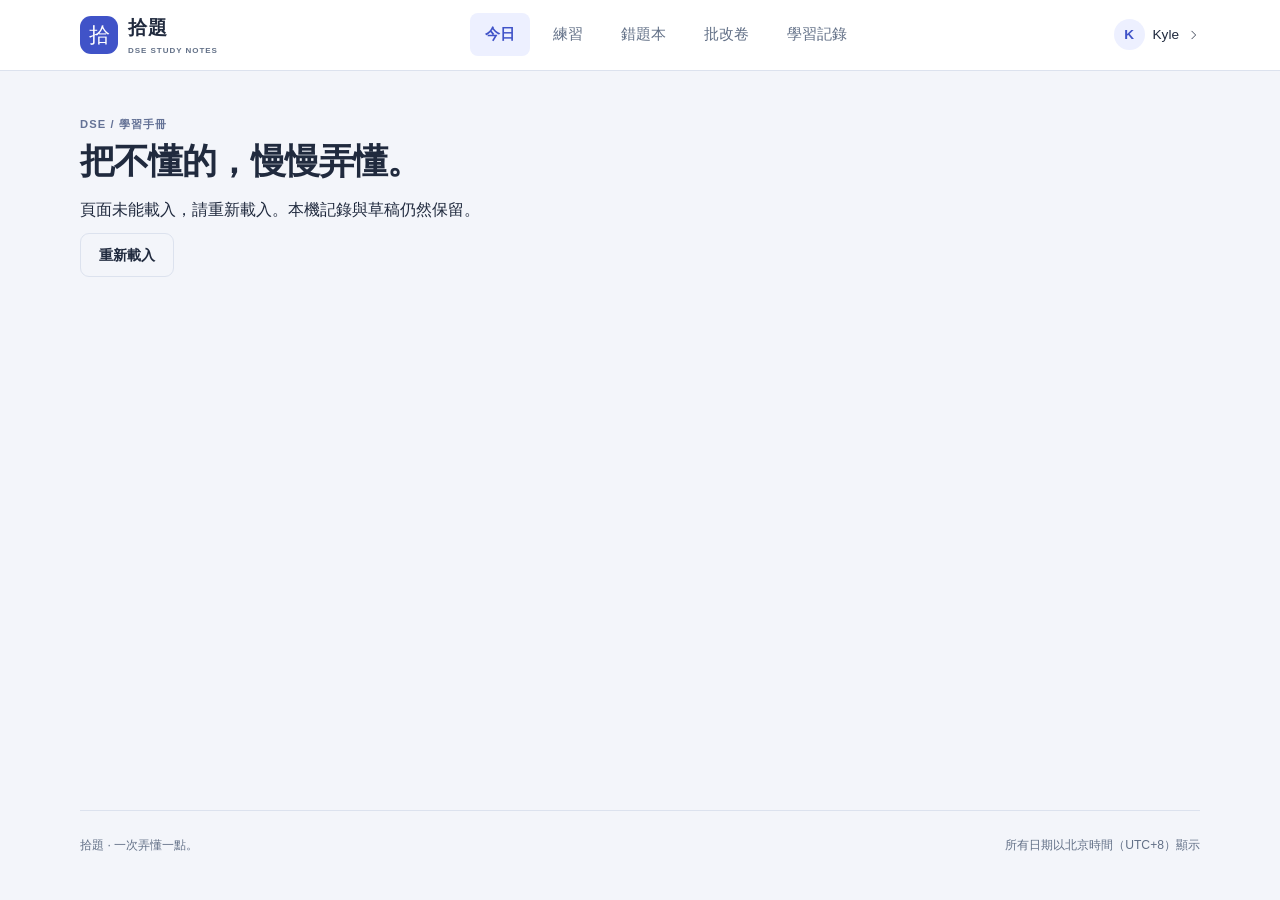
==== commit 3da262a0: "Refresh study notebook visual system" ====
--- a/index.html
+++ b/index.html
@@ -1,13 +1,13 @@
 <!DOCTYPE html>
-<html lang="zh-Hant">
+<html lang="zh-Hant-HK">
 <head>
 <meta charset="UTF-8">
 <meta name="viewport" content="width=device-width, initial-scale=1.0, viewport-fit=cover">
-<meta name="theme-color" content="#f6f5ef">
+<meta name="theme-color" content="#f3f5fa">
 <title>拾題 · DSE 學習手冊</title>
 <meta name="description" content="從一道錯題，讀懂一個知識點。為 DSE 而設的私人練習、錯題復盤與批改卷學習手冊。">
 <link rel="icon" type="image/svg+xml" href="notebook-mark.svg">
-<link rel="stylesheet" href="notebook.css?v=notebook-20261111">
+<link rel="stylesheet" href="notebook.css?v=visual-20261112">
 </head>
 <body>
 <a class="skip-link" id="skipLink" href="#app">跳至主要內容</a>
@@ -38,10 +38,10 @@
 <div class="toast" id="toast" role="status" aria-live="polite" hidden></div>
 <script>window.QUIZ_SYNC_API="https://snowy-cake-a0a7.3355718646.workers.dev";window.QUIZ_PRIVATE_BANK=true;window.QUIZ_PASSWORD_AUTH=true;window.addEventListener('error',function(){var s=document.getElementById('startupStatus');if(s)s.textContent='頁面未能載入，請重新載入。本機記錄與草稿仍然保留。';});</script>
 <script defer src="subject-config.js?v=account-subjects-20261023"></script>
-<script defer src="notebook.js?v=notebook-20261111"></script>
+<script defer src="notebook.js?v=visual-20261112"></script>
 <script defer src="study-experience.js?v=study-20261102"></script>
 <script defer src="library.js?v=notebook-20261111"></script>
 <script defer src="paper-reader.js?v=notebook-20261111"></script>
-<script defer src="app.js?v=notebook-20261111"></script>
+<script defer src="app.js?v=notebook-20261111b"></script>
 </body>
 </html>
--- a/notebook.css
+++ b/notebook.css
@@ -871,3 +871,21 @@
 .paper-sheet{break-inside:avoid}
 .paper-thumbnails,.paper-review-panel{display:none!important}
 }
+
+/* Visual system 2026: cool surfaces, clear reading hierarchy, one action colour. */
+:root{--paper:#f3f5fa;--sheet:#fff;--ink:#202a3e;--muted:#627087;--green:#4053c8;--tint:#edf0ff;--line:#dce2ee;--orange:#b54848;--orange-tint:#fff1f0;--blue:#4053c8;--radius:14px;--shadow:0 8px 30px #2434530c;--sans:-apple-system,BlinkMacSystemFont,"Segoe UI","PingFang HK","PingFang TC","Microsoft JhengHei",sans-serif;--serif:var(--sans);--page-max:1120px}
+body{line-height:1.7} ::selection{background:#d7ddff} :focus-visible{outline-color:#5368df} a:not(.btn):hover{color:var(--green)} button:hover,a.btn:hover{background:#edf0ff} .btn-primary,.btn-random{color:white;background:var(--green);border-color:var(--green)} .btn-primary:hover,.btn-random:hover{background:#2e40ad!important;color:white} .btn{border-radius:9px} .btn-ghost:hover{border-color:#aab7e9} .panel,.sq,.rq,.ml-question,.ml-subject,.library-choice,.subject-folder,.login-sheet{border-radius:var(--radius)}
+.site-header{background:#fff;padding:12px max(24px,calc((100% - var(--page-max))/2));gap:24px}.brand-mark{width:38px;height:38px;border:0;border-radius:11px;background:#4053c8;color:white;font-size:21px;box-shadow:none}.brand strong{font-size:19px;letter-spacing:.05em}.brand small{font-size:8px;letter-spacing:.12em}.desk-link{border-radius:8px}.account-initial{background:#edf0ff;border:0;color:#4053c8;font-weight:700}.content-scroll{scrollbar-gutter:auto}.app{max-width:1168px;padding:38px 24px 48px}.site-footer{max-width:1120px;margin:0 auto;padding:24px 0 32px}.page-head{margin-bottom:26px}.page-title{font-size:clamp(1.65rem,2.6vw,2.1rem);letter-spacing:-.025em}.page-sub{font-size:.9rem}.eyebrow,.ml-eyebrow{color:#647296;letter-spacing:.1em}.demo-banner{padding:7px max(24px,calc((100% - var(--page-max))/2));background:#e9edff;color:#394885;border-color:#d9dfff;gap:12px}.demo-banner select{background:#fff;border-color:#cdd6f7}.demo-banner>a{color:#4053c8}
+.home-heading{align-items:end;margin-bottom:24px}.home-heading h1{font-size:clamp(1.8rem,3vw,2.45rem);margin:8px 0}.home-heading p{margin:0}.home-status p:not(:empty){font-size:.78rem;margin:0 0 12px}.date-stamp{border-color:#cdd5e5}.daily-spread{grid-template-columns:minmax(0,1.6fr) minmax(250px,1fr);gap:16px;margin:0}.next-page{background-color:#4053c8;background-image:linear-gradient(#ffffff0c 1px,transparent 1px),linear-gradient(90deg,#ffffff0c 1px,transparent 1px),linear-gradient(125deg,#3344ae,#586bd8);background-size:32px 32px,32px 32px,auto;border:0;border-radius:16px;padding:30px 34px;color:white}.next-page h2{font-size:1.85rem;margin:25px 0 10px}.next-page p,.next-footnote{color:#e4e9ff}.status-pill{background:#ffffff24;color:white}.next-page .btn-primary{background:white;border-color:white;color:#3344ae}.next-page .btn-primary:hover{background:#eef1ff!important;color:#253793}.study-margin{background:#fff;border:1px solid var(--line);border-radius:16px;padding:26px 28px}.study-margin h2{font-size:1.5rem;margin:12px 0 5px}.study-margin p{max-width:none}.study-margin>a:first-of-type{margin-top:auto}.today-review{margin:18px 0 36px}.today-review>summary{padding:14px 0}.section-heading h2>span{color:var(--green)}.subject-shelf{gap:14px}.subject-folder{padding:22px;box-shadow:var(--shadow)}.folder-top{margin-bottom:16px}.folder-top>span{color:#8994a8}.folder-top .subject-icon,.ml-subject-icon,.library-choice-icon{box-sizing:content-box;padding:10px;border-radius:11px;background:#edf0ff;color:#4053c8}.subject-chem .subject-icon,.ml-subject-chem .subject-icon{background:#e1f5f4;color:#127b7f}.subject-bio .subject-icon,.ml-subject-bio .subject-icon{background:#e8f5e9;color:#38805b}.subject-math .subject-icon,.ml-subject-math .subject-icon{background:#fff1e3;color:#a85a24}.subject-m2 .subject-icon,.ml-subject-m2 .subject-icon{background:#fcecf3;color:#a84570}.subject-physics .subject-icon,.ml-subject-physics .subject-icon{background:#f0ebff;color:#7052bb}.subject-folder h3{font-size:1.18rem}.subject-folder p{margin:8px 0 16px}.folder-actions{font-weight:600}.priority-list{background:white;border:1px solid var(--line);border-radius:14px;padding:0 20px}.priority-row:last-child{border-bottom:0}.priority-number{color:#9ca8bf}.priority-row{padding:16px 0}
+.login-sheet{box-shadow:var(--shadow)}.login-editorial h1{font-size:clamp(2.3rem,4vw,3.4rem)}.subject-tabs{gap:6px}.subject-tab{border-radius:9px}.inventory-layout{grid-template-columns:260px minmax(0,1fr);gap:32px}.inventory-year[aria-pressed=true]{border-color:#a9b6ed;box-shadow:inset 3px 0 var(--green)}.practice-topic-code,.ml-topic-code{color:#7181c7}.topic-card:hover,.ml-topic:hover,.ml-topic.inspected,.practice-topic.inspected{border-color:#a7b3ed}.topic-info{border-left-color:#8191df;border-radius:0 10px 10px 0}.ml-subject,.library-choice{box-shadow:var(--shadow)}.ml-summary{background:#edf0ff}.ml-progress{height:7px;background:#e8ebf2}.ml-progress-unseen,.ml-unseen{background-color:#d8deea}.ml-progress-wrong,.ml-progress-regressed,.ml-wrong,.ml-regressed{background-color:#d97878}.ml-progress-learning,.ml-learning{background-color:#ecb66b}.ml-progress-mastered,.ml-mastered{background-color:#50a790}.ml-dot{display:inline-block;width:8px;height:8px;border-radius:50%;margin-right:4px}.ml-answer,.ml-history,.ml-attempt-comparison,.ml-personal-note{background:#f5f7fb}.ml-answer-deduct{background:var(--orange-tint);border-left-color:#d77d7d}.ml-answer-correct{background:#eaf7f3;border-left-color:#51a990}.ml-stem{max-width:44rem;margin-left:0}.ml-question-body{line-height:1.85}.ml-question-title{font-weight:650}.ml-note,.ml-comparison,.ai-panel{margin:18px 0;padding:20px;background:#f5f7fb;border:1px solid var(--line);border-radius:10px}.ml-comparison-grid{display:grid;grid-template-columns:repeat(auto-fit,minmax(220px,1fr));gap:12px}.ml-comparison-grid>article{padding:14px;background:white;border:1px solid var(--line);border-radius:8px}.kw,.kw-hit{background:#fff0a7;color:inherit}.library-hub-grid{display:grid;grid-template-columns:repeat(2,minmax(0,1fr));gap:16px}.library-hub-card{display:flex;flex-direction:column;gap:10px;padding:26px;background:#fff;border:1px solid var(--line);border-radius:14px}.library-hub-card:hover{border-color:#a7b3ed}.library-hub-kicker,.library-hub-note{font-size:.8rem;color:var(--muted)}.library-hub-stats,.library-hub-tags{display:flex;gap:12px;flex-wrap:wrap}.library-hub-stats span{display:grid}.library-hub-tags span{padding:3px 8px;border-radius:6px;background:var(--tint);font-size:.75rem}.library-hub-action{margin-top:auto;color:var(--green);font-weight:650}
+.session .page-head{margin-bottom:12px}.session .study-flow{margin:10px 0 8px}.study-flow>span{padding:4px 8px}.head-actions{gap:10px}.mc-toggle{background:#fff;border:1px solid var(--line);border-radius:9px;padding:4px 10px}.mc-toggle-lbl small{line-height:1.4}.question-jump{margin:12px 0 18px;gap:6px}.question-jump a{width:40px;min-height:40px;border-radius:8px;font-weight:600}.question-jump a.is-answered{background:#e7ebff;color:#3345b5;border-color:#8f9ee4}.q-paper,.submit-bar,.result-panel{max-width:850px;margin-left:0;margin-right:0}.sq{padding:28px 32px;box-shadow:var(--shadow)}.sq-head{margin-bottom:18px}.sq-no{font-size:1.25rem;font-weight:700}.q-stem{line-height:1.85;max-width:44rem}.q-options{gap:8px}.q-options li{align-items:center;padding:10px 14px;min-height:54px;border-radius:9px}.q-options li:before{display:grid;place-items:center;width:30px;height:30px;min-width:30px;border-radius:7px;background:#f0f2f8;color:#5d6a80}.q-options li:hover{border-color:#a6b2e9}.q-options li[aria-pressed=true]{background:#edf0ff;border-color:#5367d0;box-shadow:none}.q-options li[aria-pressed=true]:before{background:#4053c8;color:white}.today-reason{font-size:.8rem;color:#5365b6}.submit-bar{padding:12px 0 24px}.rp-head{padding:22px;border-radius:12px;background:var(--tint);margin:14px 0}.rp-score{margin-top:8px;color:#46568b}.ans-title{font-size:.8rem;font-weight:700;color:var(--muted);margin-bottom:8px}.judge{font-weight:700;margin:10px 0}.j-ok,.c-green,.ok{color:#277f6b}.j-bad{color:#b54848}.review-self-check{background:#f6f7fc;border-color:var(--line)}.chk-line{padding:9px 0;border-bottom:1px solid var(--line)}.chk-form-h{display:flex;gap:8px;align-items:center;margin:10px 0}.chk-score{margin-left:auto;border:0;padding:0}.rp-actions,.saved-review-links{display:flex;gap:10px;flex-wrap:wrap;margin:20px 0}.saved-card{padding:26px;background:#fff;border:1px solid var(--line);border-radius:14px}.saved-score{font-size:1.5rem;font-weight:700;color:var(--green)}.ai-status,.ai-reply-meta,.step-note{font-size:.8rem;color:var(--muted)}
+.records-page .panel{box-shadow:var(--shadow)}.stat-cards{gap:12px}.stat-card{border-radius:12px}.cycle-report-stats{display:grid;grid-template-columns:repeat(5,minmax(0,1fr));gap:8px;margin:16px 0}.cycle-report-stats>div{padding:12px;background:#f5f7fb;border-radius:8px}.cycle-report-stats b,.cycle-report-stats span{display:block}.cycle-report-stats b{font-size:1.25rem;color:var(--green)}.cycle-report-stats span,.cycle-report-period,.history-summary{font-size:.78rem;color:var(--muted)}.cycle-report-progress{height:8px;background:#e8ebf3;border-radius:9px;overflow:hidden}.cycle-report-progress span{display:block;height:100%;background:#566bd5}.cycle-report-lists{display:grid;grid-template-columns:repeat(2,minmax(0,1fr));gap:16px;margin-top:18px}.cycle-report-lists h3{font-size:.9rem}.cycle-report-item{padding:8px 0;border-bottom:1px solid var(--line)}.session-entry{border-bottom:1px solid var(--line)}.session-entry summary{padding:12px 0}.session-entry-body{padding:12px;background:#f5f7fb;border-radius:8px}.wrong-entry{border-bottom:1px solid var(--line)}.wrong-entry:last-child{border:0}.wrong-entry .wrong-row{border:0}.item-history-empty{display:none}.item-history{margin:0 0 12px 44px;font-size:.8rem;color:var(--muted)}.wrong-group-h{margin:16px 0 4px;font-size:.82rem;color:var(--muted)}.wrong-subj{color:#6576c7}.wrong-go{color:#8995ab}.heat-wrap{width:max-content}.heat-months{height:20px;position:relative;margin-left:34px}.hm-label{position:absolute;font-size:10px;color:var(--muted)}.heat-body{display:flex;gap:6px}.heat-dow,.heat-col{display:flex;flex-direction:column;gap:3px}.heat-dow{width:28px}.hdow{height:13px;font-size:9px;line-height:13px;color:var(--muted)}.heat-cols{display:flex;gap:3px}.cell,.heat-legend .lv{width:13px;height:13px;border-radius:3px;display:block;flex:none}.lv0{background:#e9edf4;fill:#e9edf4}.lv1{background:#cbd4fb;fill:#cbd4fb}.lv2{background:#9cacf0;fill:#9cacf0}.lv3{background:#6b80df;fill:#6b80df}.lv4{background:#4053c8;fill:#4053c8}.cell.is-future{opacity:.35}.heat-legend{display:flex;align-items:center;gap:4px}.heat-tip{position:fixed;z-index:80;transform:translate(0,-100%);background:#202a3e;color:white;padding:5px 9px;border-radius:6px;font-size:.75rem;pointer-events:none}.text-activity{margin-top:12px;font-size:.8rem}
+.paper-years{display:grid;gap:10px}.paper-year{display:flex;align-items:center;gap:16px;flex-wrap:wrap;padding:18px;border:1px solid var(--line);border-radius:10px;background:white}.paper-year-heading{flex:1;min-width:120px}.paper-year-heading strong,.paper-year-heading small{display:block}.paper-year-score,.paper-grade-gaps{display:flex;gap:8px;align-items:center}.paper-year-foot{flex-basis:100%;font-size:.75rem;color:var(--muted)}.paper-toolbar{background:#fff;border-radius:10px}.paper-sheet-body{box-shadow:0 5px 22px #1d2e4c16}.paper-mistake-marker{border-color:#cf5b61;box-shadow:0 0 0 4px #cf5b6133}.paper-thumb[aria-current=true]{border-color:var(--green)}.paper-review-dock summary{font-weight:650}.paper-review-body select{width:100%}.paper-pending{display:flex;align-items:center;gap:8px}.paper-question-link{display:block;color:var(--green);font-size:.85rem;margin:10px 0}.paper-zoom::backdrop,.practice-image-zoom::backdrop{background:#18213bb0}
+@media(max-width:1100px){.site-header{padding:12px 24px}.site-footer{margin:0 24px}}
+@media(max-width:860px){.site-header{padding:10px 18px}.app{padding:28px 20px 36px}.tabbar{background:#fff;border-top:1px solid var(--line);padding:6px 8px calc(6px + env(safe-area-inset-bottom));box-shadow:0 -5px 20px #20305008}.tab-item{color:#6e7b90}.tab-item.active{color:#4053c8;background:#edf0ff;border-radius:10px}.demo-banner{padding:7px 20px}.inventory-layout{gap:20px}.site-footer{margin:0 20px}.daily-spread{gap:12px}}
+@media(max-width:600px){.site-header{padding:8px 16px}.brand-mark{width:34px;height:34px;font-size:19px}.brand strong{font-size:17px}.app{padding:24px 16px 30px}.demo-banner{padding:7px 16px;gap:6px 12px}.demo-banner span{flex-basis:100%;font-size:.68rem}.demo-banner label{font-size:.68rem}.demo-banner select{min-height:32px}.home-heading{margin-bottom:18px}.home-heading h1{font-size:1.65rem}.date-stamp{min-width:auto;padding-left:12px}.daily-spread{display:grid;grid-template-columns:1fr}.next-page{padding:23px;border-radius:14px}.next-page h2{font-size:1.5rem;margin:18px 0 8px}.next-action{margin:10px 0}.study-margin{padding:20px 22px}.study-margin h2{font-size:1.25rem}.study-margin h2 br{display:none}.study-margin>a:first-of-type{margin-top:10px}.today-review{margin:16px 0 28px}.subject-shelf{gap:10px}.subject-folder{padding:18px}.folder-top{margin-bottom:10px}.section-heading{margin:26px 0 12px}.priority-list{padding:0 14px}.priority-row{gap:10px}.priority-meta{white-space:normal}.page-head{margin-bottom:18px}.page-title{font-size:1.55rem}.session .page-head{gap:6px}.session .study-flow{font-size:.68rem;gap:0}.study-flow>span{padding:4px}.session .review-note{font-size:.75rem;margin:6px 0}.question-jump{margin:10px 0 14px}.sq{padding:20px 18px;margin-bottom:14px}.sq-head{margin-bottom:14px}.q-stem{font-size:1rem;line-height:1.8}.q-options li{padding:10px;gap:10px}.submit-bar .btn-primary{flex:1 1 100%}.library-hub-grid{grid-template-columns:1fr}.cycle-report-stats{grid-template-columns:repeat(3,minmax(0,1fr))}.cycle-report-lists{grid-template-columns:1fr}.panel{padding:18px}.paper-toolbar .btn{padding:7px 9px}.paper-reader-title{padding:0 0 3px}.paper-workspace{gap:10px}.paper-thumbnails{max-height:145px}.site-footer{margin:0 16px}}
+@media print{.demo-banner{display:none!important}}
+
+@media(max-width:860px){.inventory-layout{grid-template-columns:minmax(0,1fr)}}
+.home-status #syncStatus{font-size:.78rem;color:var(--muted);line-height:1.5}.stat-cards{gap:clamp(24px,5vw,64px)}.ml-badge.ml-unseen{background:#eef1f8;color:#53627c}.ml-badge.ml-wrong,.ml-badge.ml-regressed{background:#fff1f0;color:#a74348}.ml-badge.ml-learning{background:#fff4e2;color:#885c1d}.ml-badge.ml-mastered{background:#e6f6f0;color:#28775f}
+@media(max-width:600px){.stat-cards{gap:12px}.stat-card{flex:1;min-width:0}.stat-val{font-size:1.2rem}.home-status #syncStatus{font-size:.7rem}}
